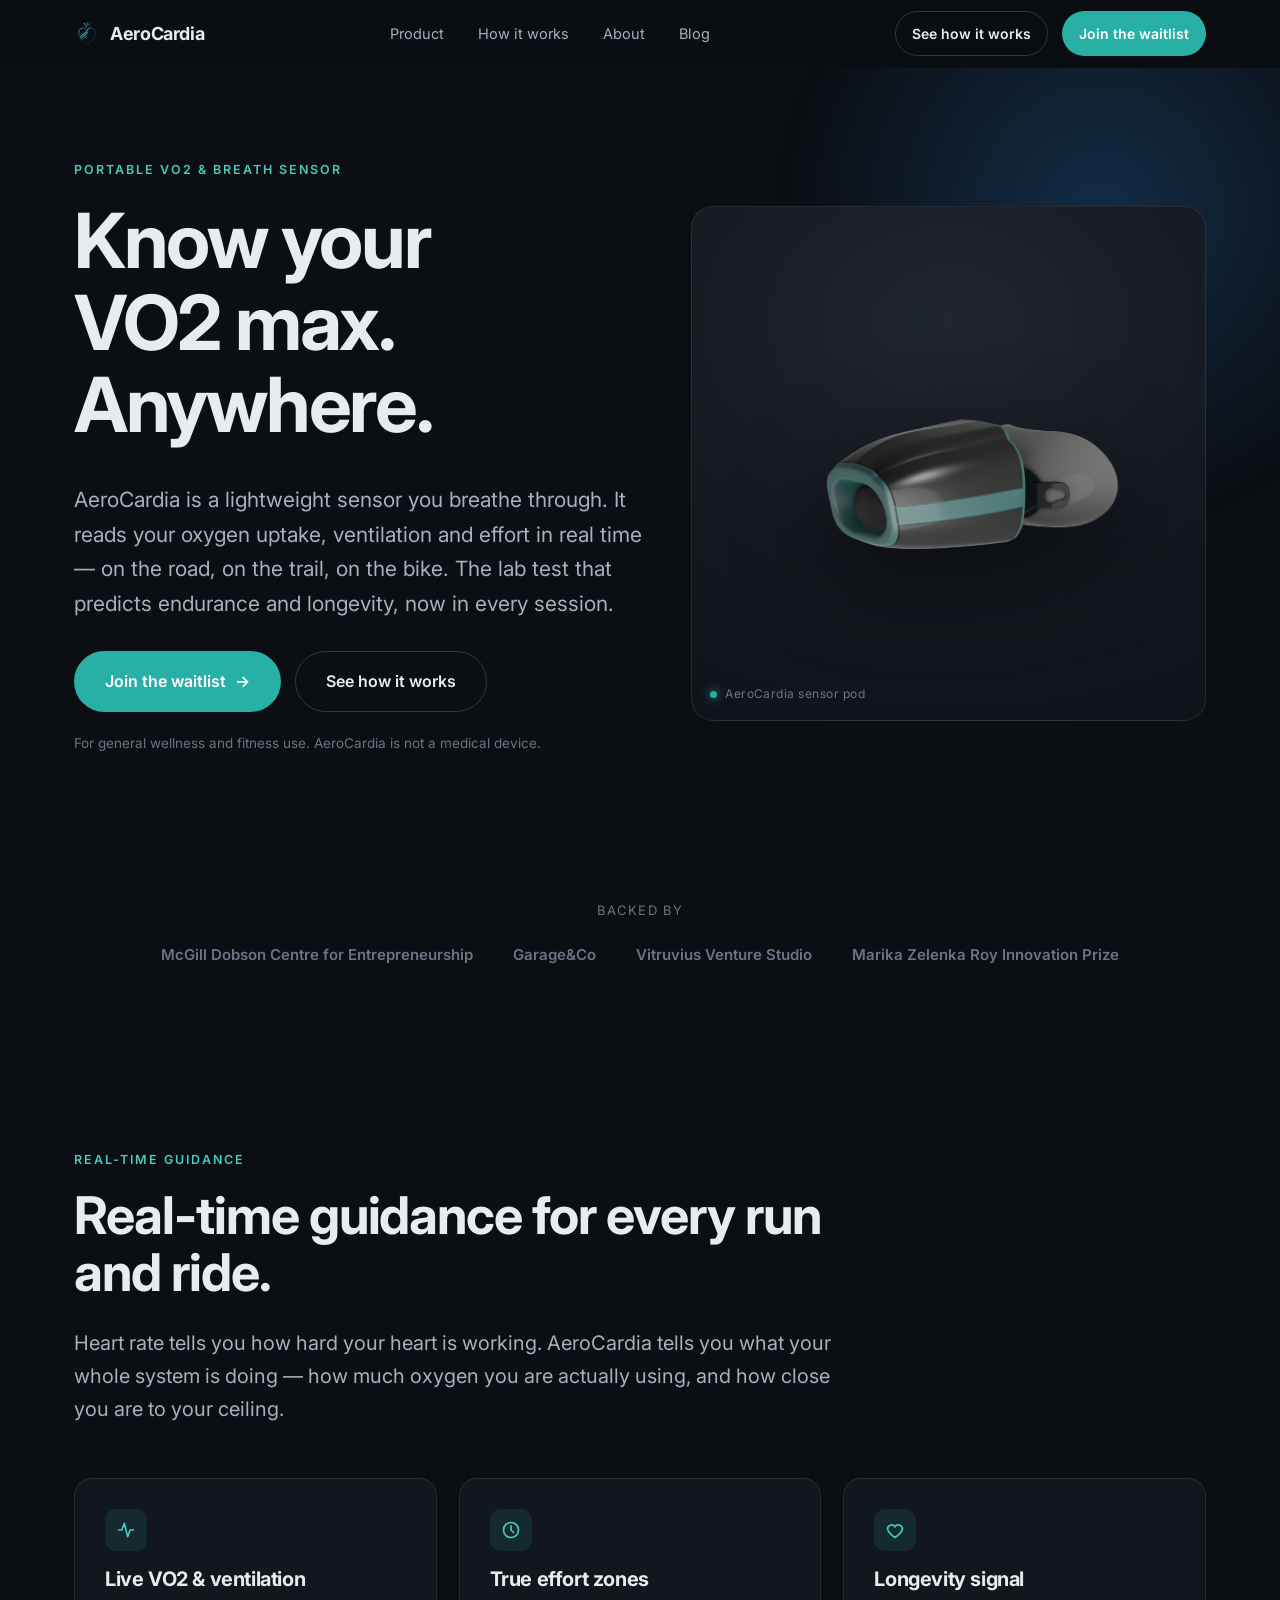
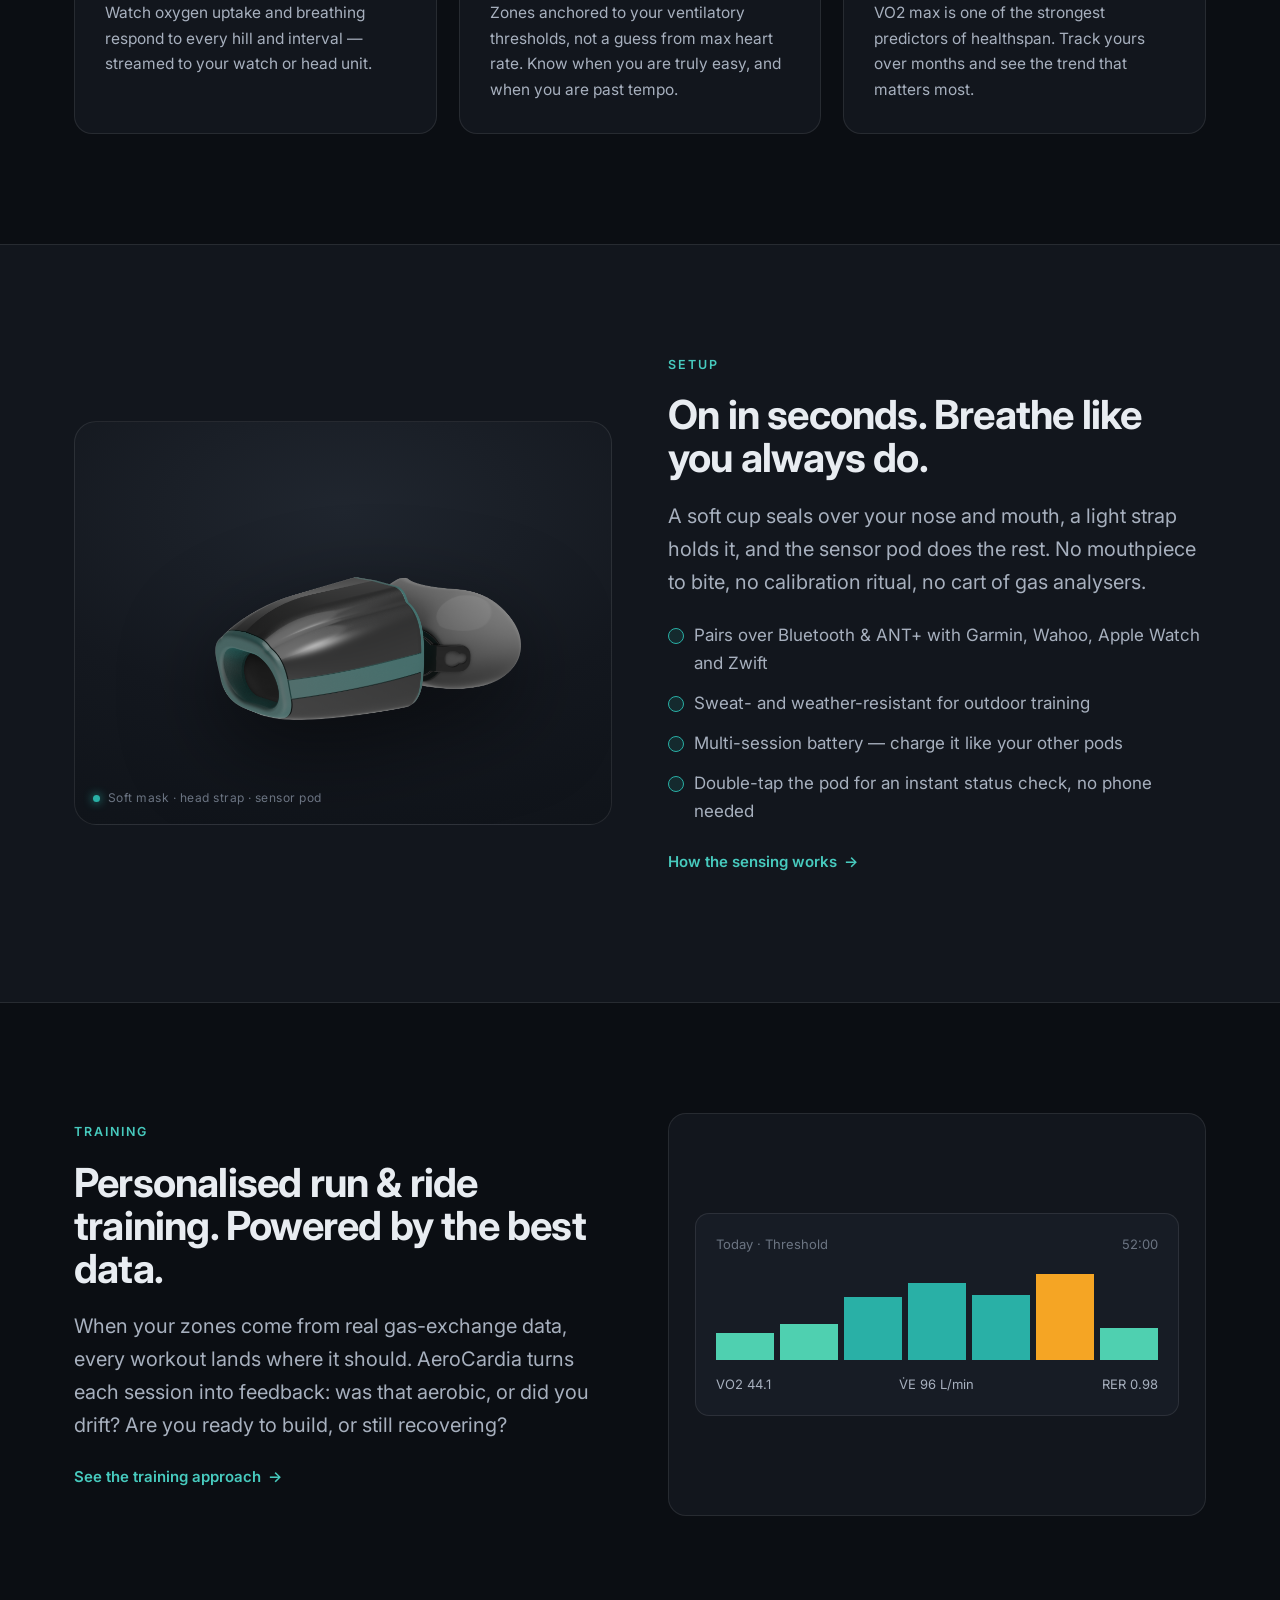
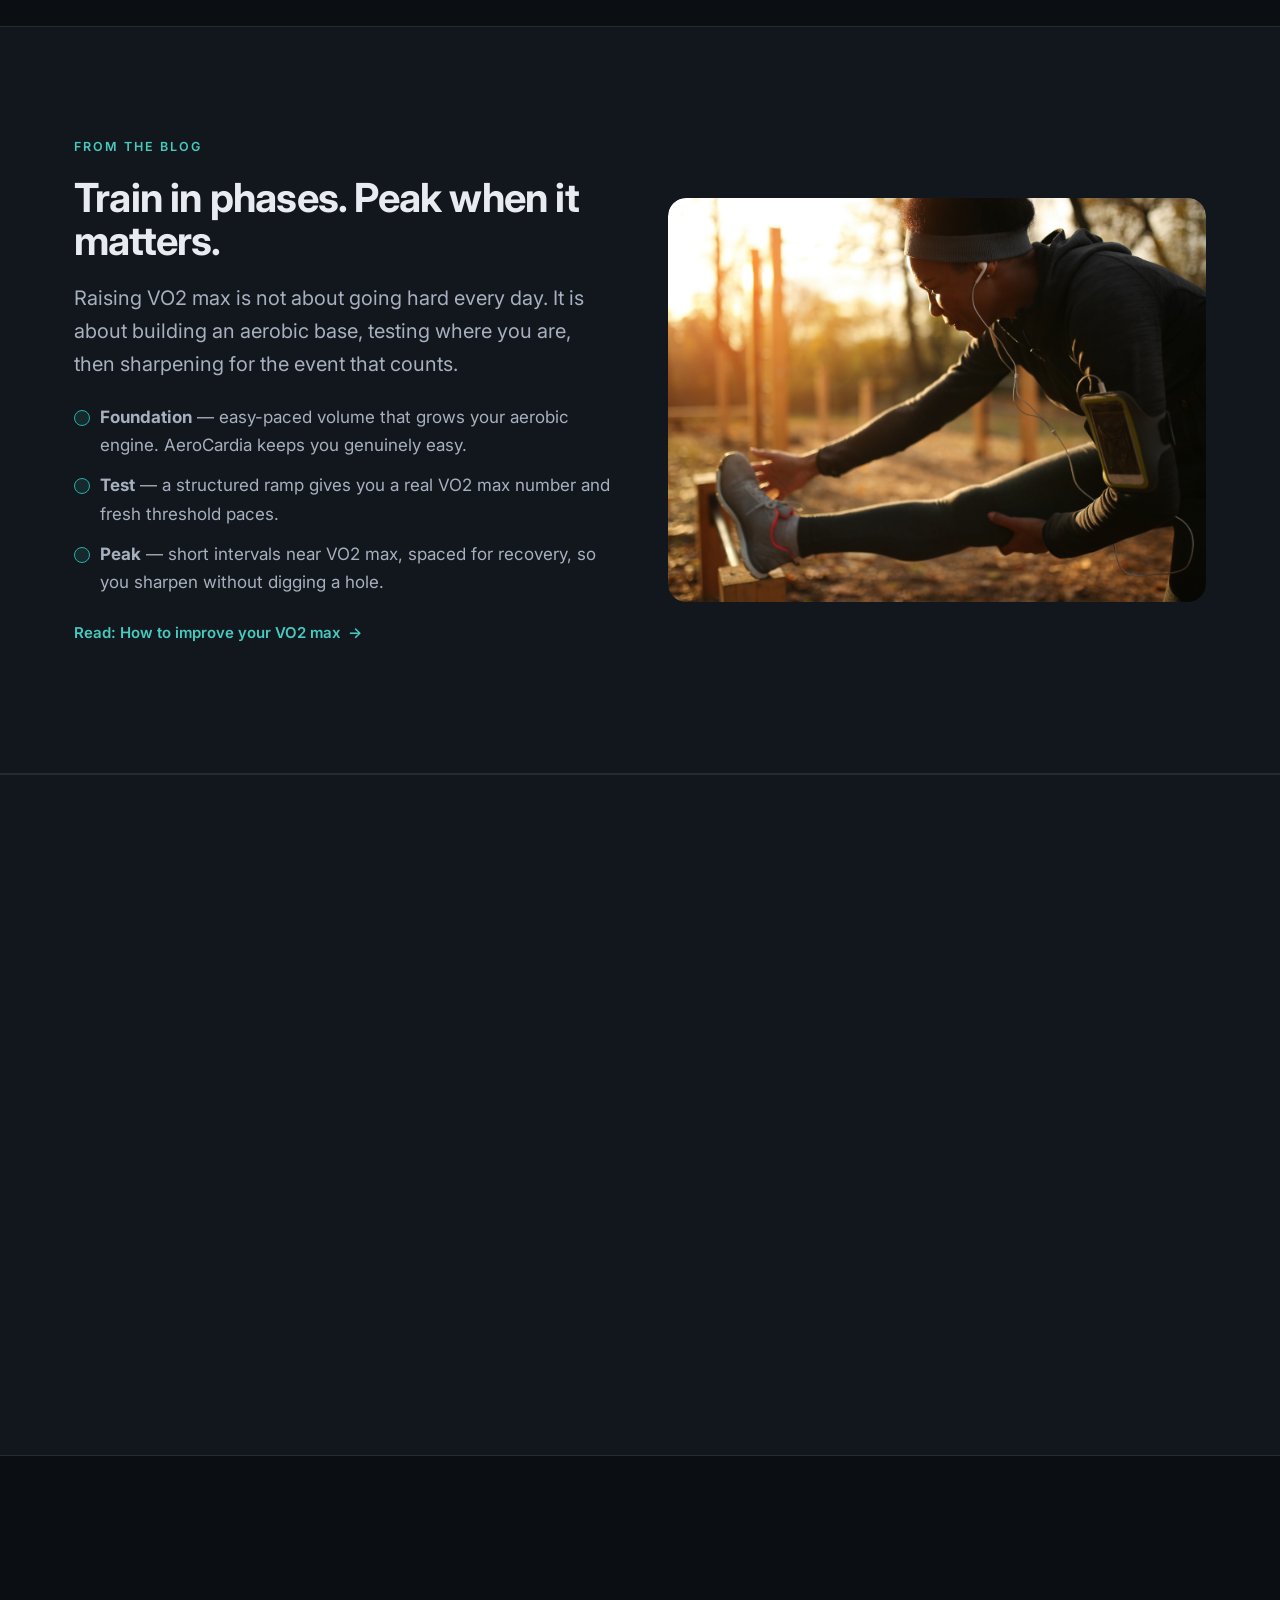
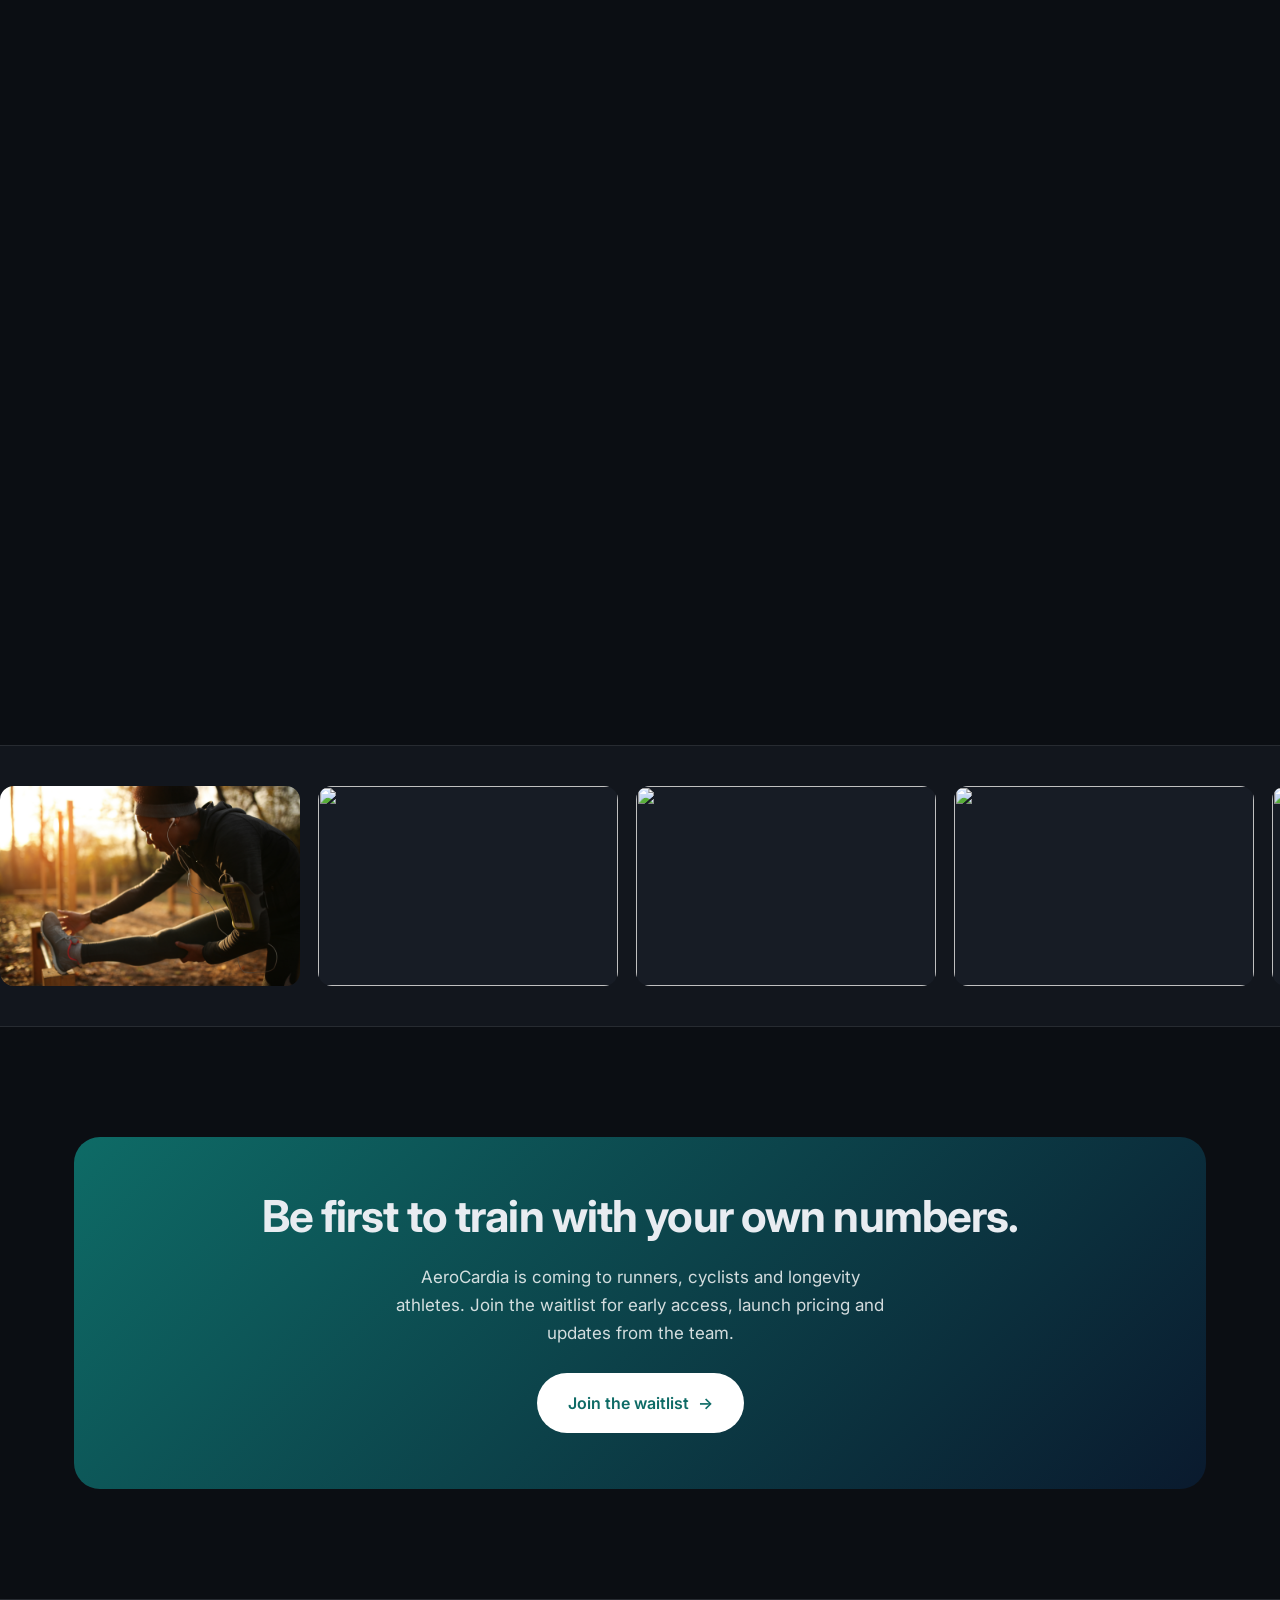
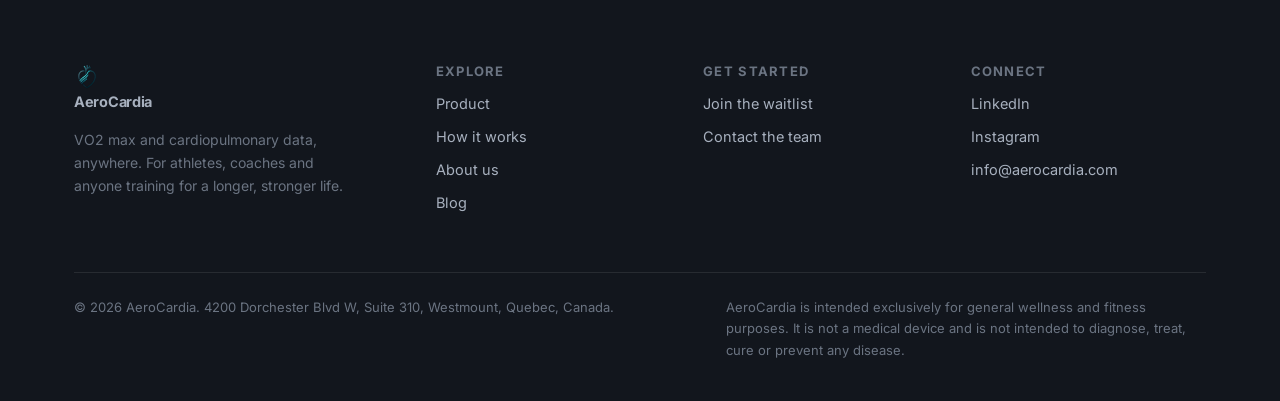
==== index.html @ 6576c88c "Initial commit: AeroCardia wellness site Static multi-page marketing site (home, product, how it wor" ====
<!DOCTYPE html>
<html lang="en">
<head>
<meta charset="UTF-8" />
<script>document.documentElement.classList.add("js");</script>
<meta name="viewport" content="width=device-width, initial-scale=1" />
<title>AeroCardia — Know your VO2 max. Anywhere.</title>
<meta name="description" content="A lightweight, face-worn VO2 and breath sensor for runners, cyclists and longevity-focused athletes. Real-time oxygen, ventilation and effort data — no lab required." />
<link rel="icon" href="assets/img/favicon.png" />
<link rel="preconnect" href="https://fonts.googleapis.com" />
<link rel="preconnect" href="https://fonts.gstatic.com" crossorigin />
<link href="https://fonts.googleapis.com/css2?family=Inter:wght@400;500;600;700&display=swap" rel="stylesheet" />
<link rel="stylesheet" href="assets/css/styles.css" />
</head>
<body>

<!-- ============ NAV ============ -->
<header class="nav">
  <div class="nav__inner">
    <a class="brand" href="index.html" aria-label="AeroCardia home">
      <img class="brand__mark" src="assets/img/favicon.png" alt="" width="26" height="26" />
      AeroCardia
    </a>
    <nav>
      <ul class="nav__links">
        <li><a href="product.html">Product</a></li>
        <li><a href="how-it-works.html">How it works</a></li>
        <li><a href="about.html">About</a></li>
        <li><a href="index.html#blog">Blog</a></li>
      </ul>
    </nav>
    <div class="nav__cta">
      <a class="btn btn--ghost btn--sm" href="how-it-works.html">See how it works</a>
      <a class="btn btn--primary btn--sm" href="waitlist.html">Join the waitlist</a>
      <button class="nav__toggle" aria-label="Menu">
        <svg width="24" height="24" viewBox="0 0 24 24" fill="none" stroke="currentColor" stroke-width="2"><path d="M4 7h16M4 12h16M4 17h16" stroke-linecap="round"/></svg>
      </button>
    </div>
  </div>
</header>

<main>

<!-- ============ HERO ============ -->
<section class="hero">
  <div class="hero__glow"></div>
  <div class="wrap">
    <div class="hero__grid">
      <div class="reveal in">
        <span class="eyebrow">Portable VO2 &amp; breath sensor</span>
        <h1>Know your VO2&nbsp;max.<br />Anywhere.</h1>
        <p class="lede">AeroCardia is a lightweight sensor you breathe through. It reads your oxygen uptake, ventilation and effort in real time — on the road, on the trail, on the bike. The lab test that predicts endurance and longevity, now in every session.</p>
        <div class="hero__actions">
          <a class="btn btn--primary btn--lg" href="waitlist.html">Join the waitlist <span class="arrow">&rarr;</span></a>
          <a class="btn btn--ghost btn--lg" href="how-it-works.html">See how it works</a>
        </div>
        <p class="hero__note">For general wellness and fitness use. AeroCardia is not a medical device.</p>
      </div>
      <div class="reveal in" data-d="1">
        <div class="stage stage--tall">
          <div class="stage__frames stage__float">
            <img src="assets/img/device-black-teal.png" alt="AeroCardia breath sensor" />
          </div>
          <span class="stage__badge">AeroCardia sensor pod</span>
        </div>
      </div>
    </div>
  </div>
</section>

<!-- ============ TRUST STRIP ============ -->
<section class="section section--tight">
  <div class="wrap center reveal">
    <p class="muted" style="letter-spacing:.08em;font-size:13px;text-transform:uppercase;margin-bottom:22px">Backed by</p>
    <div style="display:flex;gap:40px;flex-wrap:wrap;justify-content:center;color:var(--text-mute);font-weight:600;font-size:15px">
      <span>McGill Dobson Centre for Entrepreneurship</span>
      <span>Garage&amp;Co</span>
      <span>Vitruvius Venture Studio</span>
      <span>Marika Zelenka Roy Innovation Prize</span>
    </div>
  </div>
</section>

<!-- ============ REAL-TIME GUIDANCE ============ -->
<section class="section" id="features">
  <div class="wrap">
    <div class="narrow reveal">
      <span class="eyebrow">Real-time guidance</span>
      <h2>Real-time guidance for every run and ride.</h2>
      <p class="lede">Heart rate tells you how hard your heart is working. AeroCardia tells you what your whole system is doing — how much oxygen you are actually using, and how close you are to your ceiling.</p>
    </div>
    <div class="cards cards--3" style="margin-top:52px">
      <div class="card reveal" data-d="1">
        <div class="card__icon"><svg width="20" height="20" viewBox="0 0 24 24" fill="none" stroke="currentColor" stroke-width="2"><path d="M3 12h4l3-8 4 16 3-8h4" stroke-linecap="round" stroke-linejoin="round"/></svg></div>
        <h3>Live VO2 &amp; ventilation</h3>
        <p>Watch oxygen uptake and breathing respond to every hill and interval — streamed to your watch or head unit.</p>
      </div>
      <div class="card reveal" data-d="2">
        <div class="card__icon"><svg width="20" height="20" viewBox="0 0 24 24" fill="none" stroke="currentColor" stroke-width="2"><circle cx="12" cy="12" r="9"/><path d="M12 7v5l3 3" stroke-linecap="round"/></svg></div>
        <h3>True effort zones</h3>
        <p>Zones anchored to your ventilatory thresholds, not a guess from max heart rate. Know when you are truly easy, and when you are past tempo.</p>
      </div>
      <div class="card reveal" data-d="3">
        <div class="card__icon"><svg width="20" height="20" viewBox="0 0 24 24" fill="none" stroke="currentColor" stroke-width="2"><path d="M12 21s-7-4.5-9-10a5 5 0 019-3 5 5 0 019 3c-2 5.5-9 10-9 10z"/></svg></div>
        <h3>Longevity signal</h3>
        <p>VO2 max is one of the strongest predictors of healthspan. Track yours over months and see the trend that matters most.</p>
      </div>
    </div>
  </div>
</section>

<!-- ============ ON IN SECONDS ============ -->
<section class="section" style="background:var(--bg-elev);border-top:1px solid var(--line);border-bottom:1px solid var(--line)">
  <div class="wrap">
    <div class="split">
      <div class="reveal">
        <div class="stage">
          <div class="stage__frames stage__float">
            <img src="assets/img/device-black-teal-2.png" alt="AeroCardia breath sensor, three-quarter view" />
          </div>
          <span class="stage__badge">Soft mask &middot; head strap &middot; sensor pod</span>
        </div>
      </div>
      <div class="reveal" data-d="1">
        <span class="eyebrow">Setup</span>
        <h2>On in seconds. Breathe like you always do.</h2>
        <p class="lede">A soft cup seals over your nose and mouth, a light strap holds it, and the sensor pod does the rest. No mouthpiece to bite, no calibration ritual, no cart of gas analysers.</p>
        <ul>
          <li>Pairs over Bluetooth &amp; ANT+ with Garmin, Wahoo, Apple Watch and Zwift</li>
          <li>Sweat- and weather-resistant for outdoor training</li>
          <li>Multi-session battery — charge it like your other pods</li>
          <li>Double-tap the pod for an instant status check, no phone needed</li>
        </ul>
        <p style="margin-top:22px"><a class="link" href="how-it-works.html">How the sensing works <span class="arrow">&rarr;</span></a></p>
      </div>
    </div>
  </div>
</section>

<!-- ============ PERSONALISED TRAINING ============ -->
<section class="section">
  <div class="wrap">
    <div class="split split--reverse">
      <div class="split__media reveal">
        <div style="padding:26px;width:100%">
          <div style="background:var(--bg-elev-2);border:1px solid var(--line);border-radius:14px;padding:20px">
            <div style="display:flex;justify-content:space-between;color:var(--text-mute);font-size:13px;margin-bottom:14px"><span>Today &middot; Threshold</span><span>52:00</span></div>
            <div style="display:flex;gap:6px;align-items:flex-end;height:90px">
              <span style="flex:1;background:var(--good);height:30%"></span>
              <span style="flex:1;background:var(--good);height:40%"></span>
              <span style="flex:1;background:var(--accent);height:70%"></span>
              <span style="flex:1;background:var(--accent);height:85%"></span>
              <span style="flex:1;background:var(--accent);height:72%"></span>
              <span style="flex:1;background:var(--warn);height:95%"></span>
              <span style="flex:1;background:var(--good);height:35%"></span>
            </div>
            <div style="display:flex;justify-content:space-between;margin-top:14px;font-size:13px;color:var(--text-dim)"><span>VO2 44.1</span><span>V&#775;E 96 L/min</span><span>RER 0.98</span></div>
          </div>
        </div>
      </div>
      <div class="reveal" data-d="1">
        <span class="eyebrow">Training</span>
        <h2>Personalised run &amp; ride training. Powered by the best data.</h2>
        <p class="lede">When your zones come from real gas-exchange data, every workout lands where it should. AeroCardia turns each session into feedback: was that aerobic, or did you drift? Are you ready to build, or still recovering?</p>
        <p><a class="link" href="how-it-works.html#training">See the training approach <span class="arrow">&rarr;</span></a></p>
      </div>
    </div>
  </div>
</section>

<!-- ============ TRAIN IN PHASES ============ -->
<section class="section" style="background:var(--bg-elev);border-top:1px solid var(--line);border-bottom:1px solid var(--line)">
  <div class="wrap">
    <div class="split">
      <div class="reveal">
        <span class="eyebrow">From the blog</span>
        <h2>Train in phases. Peak when it matters.</h2>
        <p class="lede">Raising VO2 max is not about going hard every day. It is about building an aerobic base, testing where you are, then sharpening for the event that counts.</p>
        <ul>
          <li><strong>Foundation</strong> — easy-paced volume that grows your aerobic engine. AeroCardia keeps you genuinely easy.</li>
          <li><strong>Test</strong> — a structured ramp gives you a real VO2 max number and fresh threshold paces.</li>
          <li><strong>Peak</strong> — short intervals near VO2 max, spaced for recovery, so you sharpen without digging a hole.</li>
        </ul>
        <p style="margin-top:22px"><a class="link" href="https://aerocardia.com/blog">Read: How to improve your VO2 max <span class="arrow">&rarr;</span></a></p>
      </div>
      <div class="split__media reveal" data-d="1" style="padding:0;border:0;background:none">
        <img src="assets/img/vo2-phases.jpg" alt="Runner stretching at sunrise before a session" style="width:100%;height:100%;object-fit:cover;border-radius:var(--radius)" />
      </div>
    </div>
  </div>
</section>

<!-- ============ UCI / TEAM COLOURS ============ -->
<section class="section uci">
  <div class="wrap">
    <div class="uci__grid">
      <div class="reveal">
        <span class="eyebrow">Championship edition</span>
        <h2>Sport your team's colours.</h2>
        <p class="lede">Express your country with pride. Match your sensor to your national colours for the UCI Road World Championships — or your club, your flag, your race day.</p>
        <div class="flags" role="group" aria-label="Choose a nation">
          <button class="flag is-active" data-country="Netherlands" data-cw="Copper" data-accent="#F36F21" data-img="assets/img/device-black-copper-hero.png">
            <span class="flag__dot" style="background:#F36F21"></span>Netherlands
          </button>
          <button class="flag" data-country="Ireland" data-cw="Racing Green" data-accent="#169B62" data-img="assets/img/device-green-gold.png">
            <span class="flag__dot" style="background:linear-gradient(90deg,#169B62 60%,#FF883E 60%)"></span>Ireland
          </button>
          <button class="flag" data-country="Slovenia" data-cw="Signal Teal" data-accent="#29B0A6" data-img="assets/img/device-black-teal.png">
            <span class="flag__dot" style="background:#29B0A6"></span>Slovenia
          </button>
          <button class="flag" data-country="Great Britain" data-cw="Cobalt" data-accent="#2E5BD0" data-img="assets/img/device-566.png">
            <span class="flag__dot" style="background:linear-gradient(135deg,#012169 45%,#C8102E 45%)"></span>Great Britain
          </button>
          <button class="flag" data-country="Belgium" data-cw="Sunflower" data-accent="#F7C531" data-img="assets/img/device-white-yellow.png">
            <span class="flag__dot" style="background:linear-gradient(90deg,#1a1a1a 33%,#F7C531 33% 66%,#EF3340 66%)"></span>Belgium
          </button>
        </div>
        <p class="muted" style="font-size:13.5px"><strong data-uci-label style="color:var(--text)">Netherlands</strong> &middot; <span data-uci-cw>Copper</span> colourway. Championship editions confirmed closer to the race.</p>
      </div>
      <div class="reveal" data-d="1">
        <div class="stage" data-uci-shell style="--shell-accent:#F36F21">
          <div class="stage__frames stage__float">
            <img data-uci-img src="assets/img/device-black-copper-hero.png" alt="AeroCardia sensor in team colours" />
          </div>
          <span class="stage__badge">Championship edition</span>
        </div>
      </div>
    </div>
  </div>
</section>

<!-- ============ BLOG HIGHLIGHTS ============ -->
<section class="section" id="blog">
  <div class="wrap">
    <div class="reveal" style="display:flex;justify-content:space-between;align-items:flex-end;gap:20px;flex-wrap:wrap">
      <div>
        <span class="eyebrow">The blog</span>
        <h2>Reading on oxygen, endurance &amp; healthspan.</h2>
      </div>
      <a class="link" href="https://aerocardia.com/blog">All posts <span class="arrow">&rarr;</span></a>
    </div>
    <div class="posts" style="margin-top:44px">
      <a class="post reveal" data-d="1" href="https://aerocardia.com/blog">
        <div class="post__img"><img src="assets/img/cyclists-bw.jpg" onerror="this.onerror=null;this.src='https://picsum.photos/seed/aero-tdf/800/500?grayscale'" alt="" loading="lazy" /></div>
        <div class="post__body">
          <div class="post__meta">Aug 20 &middot; 4 min read</div>
          <h3>Peak Performance and Longevity: The Tour de France Guide to VO2 Max</h3>
          <p>What three weeks of racing at the limit of human endurance teaches the rest of us about pacing, ceilings and recovery.</p>
          <span class="link" style="margin-top:14px">Read <span class="arrow">&rarr;</span></span>
        </div>
      </a>
      <a class="post reveal" data-d="2" href="https://aerocardia.com/blog">
        <div class="post__img"><img src="assets/img/vo2-phases.jpg" alt="" loading="lazy" /></div>
        <div class="post__body">
          <div class="post__meta">Jul 27 &middot; 4 min read</div>
          <h3>The Ultimate Guide to VO2 Max: Measurement, Normative Data &amp; Optimization</h3>
          <p>How VO2 max is measured, what a good score looks like by age and sex, and the training that actually moves it.</p>
          <span class="link" style="margin-top:14px">Read <span class="arrow">&rarr;</span></span>
        </div>
      </a>
      <a class="post reveal" data-d="3" href="https://aerocardia.com/blog">
        <div class="post__img"><img src="https://picsum.photos/seed/aero-what/800/500?grayscale" alt="" loading="lazy" /></div>
        <div class="post__body">
          <div class="post__meta">Jul 13 &middot; 3 min read</div>
          <h3>What Is VO2 Max, and Why Does It Matter?</h3>
          <p>The gold-standard measure of cardiorespiratory fitness — and a powerful predictor of how long and how well you live.</p>
          <span class="link" style="margin-top:14px">Read <span class="arrow">&rarr;</span></span>
        </div>
      </a>
    </div>
  </div>
</section>

<!-- ============ IDLE IMAGE STRIP ============ -->
<div class="strip" aria-hidden="true">
  <div class="strip__track">
    <div class="strip__item"><img src="assets/img/vo2-phases.jpg" alt="" /></div>
    <div class="strip__item"><img src="assets/img/cyclists-bw.jpg" onerror="this.onerror=null;this.src='https://picsum.photos/seed/aero-bike1/600/400?grayscale'" alt="" /></div>
    <div class="strip__item"><img src="https://picsum.photos/seed/aero-trail1/600/400?grayscale" alt="" /></div>
    <div class="strip__item"><img src="https://picsum.photos/seed/aero-run2/600/400?grayscale" alt="" /></div>
    <div class="strip__item"><img src="https://picsum.photos/seed/aero-bike2/600/400?grayscale" alt="" /></div>
    <div class="strip__item"><img src="https://picsum.photos/seed/aero-run3/600/400?grayscale" alt="" /></div>
    <div class="strip__item"><img src="assets/img/vo2-phases.jpg" alt="" /></div>
    <div class="strip__item"><img src="assets/img/cyclists-bw.jpg" onerror="this.onerror=null;this.src='https://picsum.photos/seed/aero-bike1/600/400?grayscale'" alt="" /></div>
    <div class="strip__item"><img src="https://picsum.photos/seed/aero-trail1/600/400?grayscale" alt="" /></div>
    <div class="strip__item"><img src="https://picsum.photos/seed/aero-run2/600/400?grayscale" alt="" /></div>
    <div class="strip__item"><img src="https://picsum.photos/seed/aero-bike2/600/400?grayscale" alt="" /></div>
    <div class="strip__item"><img src="https://picsum.photos/seed/aero-run3/600/400?grayscale" alt="" /></div>
  </div>
</div>

<!-- ============ CTA ============ -->
<section class="section">
  <div class="wrap">
    <div class="cta-band reveal">
      <h2>Be first to train with your own numbers.</h2>
      <p>AeroCardia is coming to runners, cyclists and longevity athletes. Join the waitlist for early access, launch pricing and updates from the team.</p>
      <div style="margin-top:26px"><a class="btn btn--primary btn--lg" href="waitlist.html">Join the waitlist <span class="arrow">&rarr;</span></a></div>
    </div>
  </div>
</section>

</main>

<!-- ============ FOOTER ============ -->
<footer class="footer">
  <div class="wrap">
    <div class="footer__grid">
      <div>
        <a class="brand" href="index.html" style="margin-bottom:14px">
          <img class="brand__mark" src="assets/img/favicon.png" alt="" width="26" height="26" />
          AeroCardia
        </a>
        <p class="muted" style="font-size:14px;max-width:32ch">VO2 max and cardiopulmonary data, anywhere. For athletes, coaches and anyone training for a longer, stronger life.</p>
      </div>
      <div>
        <h4>Explore</h4>
        <a href="product.html">Product</a>
        <a href="how-it-works.html">How it works</a>
        <a href="about.html">About us</a>
        <a href="https://aerocardia.com/blog">Blog</a>
      </div>
      <div>
        <h4>Get started</h4>
        <a href="waitlist.html">Join the waitlist</a>
        <a href="mailto:info@aerocardia.com">Contact the team</a>
      </div>
      <div>
        <h4>Connect</h4>
        <a href="https://www.linkedin.com/company/aerocardia/" target="_blank" rel="noopener">LinkedIn</a>
        <a href="https://www.instagram.com/aerocardia" target="_blank" rel="noopener">Instagram</a>
        <a href="mailto:info@aerocardia.com">info@aerocardia.com</a>
      </div>
    </div>
    <div class="footer__bottom">
      <span>&copy; <span data-year>2026</span> AeroCardia. 4200 Dorchester Blvd W, Suite 310, Westmount, Quebec, Canada.</span>
      <span class="footer__disc">AeroCardia is intended exclusively for general wellness and fitness purposes. It is not a medical device and is not intended to diagnose, treat, cure or prevent any disease.</span>
    </div>
  </div>
</footer>

<script src="assets/js/main.js"></script>
</body>
</html>
---- assets/css/styles.css ----
/* =========================================================
   AeroCardia — wellness site
   Dark performance theme
   ========================================================= */

:root {
  /* Core palette */
  --bg:            #0B0E13;
  --bg-elev:       #12161D;
  --bg-elev-2:     #171C25;
  --line:          rgba(255,255,255,0.09);
  --line-strong:   rgba(255,255,255,0.16);

  --text:          #E8ECF1;
  --text-dim:      #A7B0BE;
  --text-mute:     #6B7482;

  --accent:        #29B0A6;   /* AeroCardia teal */
  --accent-bright: #47CabE;
  --accent-deep:   #0E6B66;
  --accent-soft:   rgba(41,176,166,0.13);

  --good:          #4FD0B0;
  --warn:          #F5A524;
  --hot:           #FF6B5B;

  /* Type */
  --font-sans: "Inter", -apple-system, BlinkMacSystemFont, "Segoe UI", Roboto, Helvetica, Arial, sans-serif;
  --font-display: "Inter", -apple-system, BlinkMacSystemFont, "Segoe UI", Roboto, sans-serif;

  /* Layout */
  --wrap: 1180px;
  --wrap-narrow: 820px;
  --radius: 18px;
  --radius-sm: 12px;
  --nav-h: 68px;

  --ease: cubic-bezier(0.22, 1, 0.36, 1);
}

/* ---------- Reset-ish ---------- */
* { box-sizing: border-box; }
html { scroll-behavior: smooth; -webkit-text-size-adjust: 100%; }
body {
  margin: 0;
  background: var(--bg);
  color: var(--text);
  font-family: var(--font-sans);
  font-size: 17px;
  line-height: 1.65;
  -webkit-font-smoothing: antialiased;
  text-rendering: optimizeLegibility;
  overflow-x: hidden;
}
img, svg, video { max-width: 100%; display: block; }
a { color: inherit; text-decoration: none; }
button { font-family: inherit; cursor: pointer; }
h1, h2, h3, h4 { font-family: var(--font-display); font-weight: 700; line-height: 1.08; letter-spacing: -0.02em; margin: 0 0 0.5em; }
p { margin: 0 0 1em; }
::selection { background: var(--accent); color: #fff; }

/* ---------- Utilities ---------- */
.wrap { width: 100%; max-width: var(--wrap); margin: 0 auto; padding: 0 24px; }
.narrow { max-width: var(--wrap-narrow); }
.section { padding: 110px 0; position: relative; }
.section--tight { padding: 72px 0; }
.center { text-align: center; }
.eyebrow {
  font-size: 12.5px; font-weight: 600; letter-spacing: 0.16em; text-transform: uppercase;
  color: var(--accent-bright); margin-bottom: 18px; display: block;
}
.lede { font-size: 20px; color: var(--text-dim); max-width: 60ch; }
.section h2 { font-size: clamp(30px, 4.4vw, 52px); }
.muted { color: var(--text-mute); }
.hr { height: 1px; background: var(--line); border: 0; margin: 0; }

/* ---------- Buttons ---------- */
.btn {
  display: inline-flex; align-items: center; gap: 9px;
  padding: 13px 22px; border-radius: 999px; font-weight: 600; font-size: 15px;
  border: 1px solid transparent; transition: transform .18s var(--ease), background .18s, border-color .18s, color .18s;
  white-space: nowrap;
}
.btn:active { transform: translateY(1px); }
.btn--primary { background: var(--accent); color: #fff; }
.btn--primary:hover { background: var(--accent-bright); }
.btn--ghost { border-color: var(--line-strong); color: var(--text); }
.btn--ghost:hover { border-color: var(--text-dim); background: rgba(255,255,255,0.04); }
.btn--sm { padding: 10px 16px; font-size: 14px; }
.btn--lg { padding: 16px 30px; font-size: 16px; }
.arrow { transition: transform .2s var(--ease); }
.btn:hover .arrow, .link:hover .arrow { transform: translateX(3px); }
.link { display: inline-flex; align-items: center; gap: 7px; color: var(--accent-bright); font-weight: 600; font-size: 15px; }

/* ---------- Nav ---------- */
.nav {
  position: sticky; top: 0; z-index: 100; height: var(--nav-h);
  display: flex; align-items: center;
  background: rgba(11,14,19,0.72); backdrop-filter: blur(14px);
  border-bottom: 1px solid transparent; transition: border-color .3s, background .3s;
}
.nav.is-scrolled { border-color: var(--line); background: rgba(11,14,19,0.9); }
.nav__inner { width: 100%; max-width: var(--wrap); margin: 0 auto; padding: 0 24px; display: flex; align-items: center; justify-content: space-between; }
.brand { display: flex; align-items: center; gap: 10px; font-weight: 700; letter-spacing: -0.02em; font-size: 18px; }
.brand__mark { width: 26px; height: 26px; flex: none; }
.nav__links { display: flex; align-items: center; gap: 34px; list-style: none; margin: 0; padding: 0; }
.nav__links a { font-size: 14.5px; color: var(--text-dim); transition: color .15s; }
.nav__links a:hover, .nav__links a[aria-current="page"] { color: var(--text); }
.nav__cta { display: flex; align-items: center; gap: 14px; }
.nav__toggle { display: none; background: none; border: 0; color: var(--text); padding: 8px; }
@media (max-width: 900px) {
  .nav__links, .nav__cta .btn--ghost { display: none; }
  .nav__toggle { display: block; }
  .nav.is-open .nav__links {
    display: flex; position: absolute; top: var(--nav-h); left: 0; right: 0;
    flex-direction: column; gap: 0; background: var(--bg-elev); border-bottom: 1px solid var(--line); padding: 8px 0;
  }
  .nav.is-open .nav__links a { padding: 14px 24px; width: 100%; }
}

/* ---------- Hero ---------- */
.hero { position: relative; padding: 92px 0 60px; overflow: hidden; }
.hero__grid { display: grid; grid-template-columns: 1.05fr 0.95fr; gap: 48px; align-items: center; }
.hero h1 { font-size: clamp(40px, 6.6vw, 76px); letter-spacing: -0.03em; }
.hero .lede { font-size: 21px; margin-bottom: 30px; }
.hero__actions { display: flex; gap: 14px; flex-wrap: wrap; }
.hero__note { margin-top: 20px; font-size: 13.5px; color: var(--text-mute); }
.hero__glow {
  position: absolute; width: 720px; height: 720px; right: -180px; top: -220px; pointer-events: none;
  background: radial-gradient(circle, rgba(46,155,255,0.22), transparent 62%); filter: blur(20px);
}
@media (max-width: 880px) {
  .hero__grid { grid-template-columns: 1fr; gap: 34px; }
  .hero { padding: 56px 0 40px; }
}

/* ---------- Device visual ---------- */
.device {
  position: relative; aspect-ratio: 1 / 1; width: 100%; max-width: 460px; margin-inline: auto;
  display: grid; place-items: center;
}
.device__ring {
  position: absolute; inset: 0; border-radius: 50%;
  background: radial-gradient(circle at 50% 45%, rgba(46,155,255,0.16), transparent 60%);
}
.device__img { width: 78%; filter: drop-shadow(0 40px 70px rgba(0,0,0,0.55)); }
.device__img--spin { animation: float 7s ease-in-out infinite; }
@keyframes float { 0%,100% { transform: translateY(-8px) rotate(-2deg); } 50% { transform: translateY(8px) rotate(2deg); } }

/* Product stage — renders sit on a soft studio card (no bg removal needed) */
.stage {
  position: relative; width: 100%; border-radius: 22px; overflow: hidden;
  background: radial-gradient(120% 90% at 50% 22%, #20262F 0%, #14181F 55%, #0F1319 100%);
  border: 1px solid var(--line); aspect-ratio: 4 / 3; display: grid; place-items: center;
}
.stage--tall { aspect-ratio: 1 / 1; }
.stage__frames { position: relative; width: 92%; aspect-ratio: 16/10; }
.stage__frames img {
  width: 100%; height: 100%; object-fit: contain;
  filter: drop-shadow(0 30px 45px rgba(0,0,0,0.5));
  transition: opacity .5s var(--ease);
}
/* opt-in auto colourway cross-fade */
.stage__frames--cycle img { position: absolute; inset: 0; opacity: 0; animation: colourway 25s infinite; }
.stage__frames--cycle img:nth-child(1) { animation-delay: 0s; }
.stage__frames--cycle img:nth-child(2) { animation-delay: 5s; }
.stage__frames--cycle img:nth-child(3) { animation-delay: 10s; }
.stage__frames--cycle img:nth-child(4) { animation-delay: 15s; }
.stage__frames--cycle img:nth-child(5) { animation-delay: 20s; }
@keyframes colourway {
  0%, 2% { opacity: 0; }
  5%, 18% { opacity: 1; }
  21%, 100% { opacity: 0; }
}
@media (prefers-reduced-motion: reduce) {
  .stage__frames--cycle img { animation: none; }
  .stage__frames--cycle img:not(:first-child) { display: none; }
  .stage__frames--cycle img:first-child { opacity: 1; }
}
.stage__float { animation: float 8s ease-in-out infinite; }
.stage__badge {
  position: absolute; left: 18px; bottom: 16px; font-size: 12px; letter-spacing: .04em;
  color: var(--text-mute); display: flex; align-items: center; gap: 8px;
}
.stage__badge::before { content: ""; width: 7px; height: 7px; border-radius: 50%; background: var(--accent); box-shadow: 0 0 10px var(--accent); }
@media (prefers-reduced-motion: reduce) {
  .stage__frames img { animation: none; opacity: 1; }
  .stage__frames img:not(:first-child) { display: none; }
  .stage__float { animation: none; }
}

/* Dark floating render (how-it-works) — radial mask feathers the studio bg */
.render-float {
  width: 100%; max-width: 560px; margin-inline: auto;
  -webkit-mask-image: radial-gradient(ellipse 62% 62% at 50% 48%, #000 55%, transparent 82%);
          mask-image: radial-gradient(ellipse 62% 62% at 50% 48%, #000 55%, transparent 82%);
}

/* Placeholder shell (used until real renders are dropped in) */
.shell {
  width: 70%; aspect-ratio: 1/1; border-radius: 46% 54% 52% 48% / 54% 46% 54% 46%;
  background:
    radial-gradient(circle at 38% 32%, #2b3340, #12161d 62%),
    var(--bg-elev);
  border: 1px solid var(--line-strong);
  box-shadow: inset 0 2px 14px rgba(255,255,255,0.06), inset 0 -20px 40px rgba(0,0,0,0.5), 0 40px 70px rgba(0,0,0,0.55);
  display: grid; place-items: center; position: relative;
}
.shell::before {
  content: ""; width: 32%; aspect-ratio: 1/1; border-radius: 50% 50% 48% 52% / 60% 60% 40% 40%;
  background: linear-gradient(160deg, #1c222c, #0c0f14);
  box-shadow: inset 0 2px 6px rgba(255,255,255,0.08), 0 6px 16px rgba(0,0,0,0.5);
  border: 1px solid var(--line);
}
.shell[data-accent]::after {
  content: ""; position: absolute; inset: -1px; border-radius: inherit;
  border: 2px solid var(--shell-accent, var(--accent)); opacity: .55; mask: linear-gradient(#000,transparent 70%);
}

/* ---------- Cards ---------- */
.cards { display: grid; gap: 22px; }
.cards--3 { grid-template-columns: repeat(3, 1fr); }
.cards--2 { grid-template-columns: repeat(2, 1fr); }
@media (max-width: 900px) { .cards--3, .cards--2 { grid-template-columns: 1fr; } }
.card {
  background: var(--bg-elev); border: 1px solid var(--line); border-radius: var(--radius);
  padding: 30px; transition: border-color .2s, transform .2s var(--ease), background .2s;
}
.card:hover { border-color: var(--line-strong); transform: translateY(-3px); }
.card__icon {
  width: 42px; height: 42px; border-radius: 11px; display: grid; place-items: center;
  background: var(--accent-soft); color: var(--accent-bright); margin-bottom: 18px;
}
.card h3 { font-size: 20px; }
.card p { color: var(--text-dim); font-size: 15.5px; margin: 0; }
.card ul { margin: 14px 0 0; padding: 0; list-style: none; }
.card ul li { position: relative; padding-left: 20px; font-size: 14.5px; color: var(--text-dim); margin-bottom: 7px; }
.card ul li::before { content: ""; position: absolute; left: 0; top: 9px; width: 7px; height: 7px; border-radius: 50%; background: var(--accent); }

/* ---------- Split feature rows ---------- */
.split { display: grid; grid-template-columns: 1fr 1fr; gap: 56px; align-items: center; }
.split--reverse .split__media { order: 2; }
.split__media {
  background: var(--bg-elev); border: 1px solid var(--line); border-radius: var(--radius);
  aspect-ratio: 4/3; display: grid; place-items: center; overflow: hidden; position: relative;
}
.split h2 { font-size: clamp(26px, 3.6vw, 40px); }
.split ul { list-style: none; margin: 22px 0 0; padding: 0; }
.split ul li { position: relative; padding-left: 26px; margin-bottom: 12px; color: var(--text-dim); }
.split ul li::before {
  content: ""; position: absolute; left: 0; top: 7px; width: 14px; height: 14px; border-radius: 50%;
  background: var(--accent-soft); border: 1px solid var(--accent);
}
@media (max-width: 900px) {
  .split { grid-template-columns: 1fr; gap: 28px; }
  .split--reverse .split__media { order: 0; }
}

/* ---------- Steps ---------- */
.steps { display: grid; grid-template-columns: repeat(3,1fr); gap: 24px; counter-reset: step; }
@media (max-width: 900px) { .steps { grid-template-columns: 1fr; } }
.step { padding-top: 26px; border-top: 2px solid var(--line-strong); }
.step__n { font-size: 13px; font-weight: 700; color: var(--accent-bright); letter-spacing: 0.1em; }
.step h3 { font-size: 19px; margin-top: 10px; }
.step p { color: var(--text-dim); font-size: 15px; margin: 0; }

/* ---------- Phase / training ---------- */
.phase { background: var(--bg-elev); border: 1px solid var(--line); border-radius: var(--radius); padding: 28px; }
.phase__tag { display: inline-block; font-size: 12px; font-weight: 700; letter-spacing: 0.08em; text-transform: uppercase;
  padding: 5px 10px; border-radius: 6px; margin-bottom: 14px; }
.phase--1 .phase__tag { background: rgba(53,208,165,0.14); color: var(--good); }
.phase--2 .phase__tag { background: rgba(245,165,36,0.14); color: var(--warn); }
.phase--3 .phase__tag { background: rgba(255,90,95,0.14); color: var(--hot); }
.phase h3 { font-size: 20px; }
.phase p { color: var(--text-dim); font-size: 15px; }

/* ---------- Country toggle (UCI) ---------- */
.uci { background: var(--bg-elev); border-top: 1px solid var(--line); border-bottom: 1px solid var(--line); }
.uci__grid { display: grid; grid-template-columns: 1fr 1fr; gap: 56px; align-items: center; }
.flags { display: flex; flex-wrap: wrap; gap: 10px; margin: 22px 0 20px; }
.flag {
  padding: 9px 15px; border-radius: 10px; border: 1px solid var(--line-strong); background: var(--bg-elev-2);
  font-size: 14px; font-weight: 600; color: var(--text-dim); display: flex; align-items: center; gap: 9px;
  transition: border-color .15s, color .15s, background .15s;
}
.flag:hover { color: var(--text); }
.flag.is-active { border-color: var(--accent); color: var(--text); background: var(--accent-soft); }
.flag__dot { width: 12px; height: 12px; border-radius: 3px; flex: none; box-shadow: 0 0 0 1px rgba(255,255,255,0.15); }
.uci__stage { aspect-ratio: 1/1; display: grid; place-items: center; position: relative; }
@media (max-width: 900px) { .uci__grid { grid-template-columns: 1fr; gap: 30px; } }

/* ---------- Blog ---------- */
.posts { display: grid; grid-template-columns: repeat(3,1fr); gap: 24px; }
@media (max-width: 900px) { .posts { grid-template-columns: 1fr; } }
.post { display: flex; flex-direction: column; background: var(--bg-elev); border: 1px solid var(--line);
  border-radius: var(--radius); overflow: hidden; transition: border-color .2s, transform .2s var(--ease); }
.post:hover { border-color: var(--line-strong); transform: translateY(-3px); }
.post__img { aspect-ratio: 16/10; background: linear-gradient(140deg, var(--bg-elev-2), #0c1219); position: relative; overflow: hidden; }
.post__img img { width: 100%; height: 100%; object-fit: cover; }
.post__body { padding: 22px 22px 24px; display: flex; flex-direction: column; flex: 1; }
.post__meta { font-size: 12.5px; color: var(--text-mute); letter-spacing: 0.04em; margin-bottom: 10px; }
.post h3 { font-size: 18px; line-height: 1.25; }
.post p { color: var(--text-dim); font-size: 14.5px; flex: 1; }

/* ---------- Idle image strip (Squarespace-style) ---------- */
.strip { padding: 40px 0; overflow: hidden; border-top: 1px solid var(--line); border-bottom: 1px solid var(--line); background: var(--bg-elev); }
.strip__track { display: flex; gap: 18px; width: max-content; animation: slide 46s linear infinite; }
.strip:hover .strip__track { animation-play-state: paused; }
.strip.is-idle .strip__track { animation-duration: 22s; }
.strip__item { width: 300px; aspect-ratio: 3/2; border-radius: 14px; overflow: hidden; background: var(--bg-elev-2); flex: none; }
.strip__item img { width: 100%; height: 100%; object-fit: cover; }
@keyframes slide { from { transform: translateX(0); } to { transform: translateX(calc(-50% - 9px)); } }
@media (prefers-reduced-motion: reduce) { .strip__track { animation: none; } }

/* ---------- Metrics list (product) ---------- */
.metric-row { display: grid; grid-template-columns: 200px 1fr; gap: 30px; padding: 26px 0; border-top: 1px solid var(--line); }
.metric-row:last-child { border-bottom: 1px solid var(--line); }
.metric-row h3 { font-size: 19px; margin: 0; }
.metric-row .abbr { color: var(--accent-bright); font-size: 13px; font-weight: 600; letter-spacing: 0.05em; }
.metric-row p { color: var(--text-dim); margin: 6px 0 0; font-size: 15px; }
@media (max-width: 700px) { .metric-row { grid-template-columns: 1fr; gap: 8px; } }

/* ---------- Spec table ---------- */
.specs { width: 100%; border-collapse: collapse; }
.specs th, .specs td { text-align: left; padding: 16px 12px; border-bottom: 1px solid var(--line); font-size: 15px; }
.specs th { color: var(--text-mute); font-weight: 600; width: 40%; }
.specs td { color: var(--text-dim); }

/* ---------- CTA band ---------- */
.cta-band { background: linear-gradient(135deg, var(--accent-deep), #0a1a2e); border-radius: 26px; padding: 56px; text-align: center; position: relative; overflow: hidden; }
.cta-band h2 { font-size: clamp(28px, 4vw, 44px); }
.cta-band p { color: rgba(255,255,255,0.82); max-width: 46ch; margin-inline: auto; }
.cta-band .btn--primary { background: #fff; color: var(--accent-deep); }
.cta-band .btn--primary:hover { background: #eaf3ff; }
@media (max-width: 700px) { .cta-band { padding: 38px 22px; } }

/* ---------- Stat pills ---------- */
.stats { display: grid; grid-template-columns: repeat(3,1fr); gap: 18px; }
@media (max-width: 700px) { .stats { grid-template-columns: 1fr; } }
.stat { background: var(--bg-elev); border: 1px solid var(--line); border-radius: var(--radius-sm); padding: 24px; }
.stat b { font-size: 30px; font-family: var(--font-display); letter-spacing: -0.02em; display: block; }
.stat span { color: var(--text-mute); font-size: 13.5px; }

/* ---------- Footer ---------- */
.footer { border-top: 1px solid var(--line); padding: 64px 0 40px; background: var(--bg-elev); }
.footer__grid { display: grid; grid-template-columns: 1.4fr 1fr 1fr 1fr; gap: 32px; }
.footer h4 { font-size: 13px; text-transform: uppercase; letter-spacing: 0.1em; color: var(--text-mute); margin-bottom: 14px; }
.footer a { color: var(--text-dim); font-size: 14.5px; display: block; margin-bottom: 9px; transition: color .15s; }
.footer a:hover { color: var(--text); }
.footer__bottom { margin-top: 48px; padding-top: 24px; border-top: 1px solid var(--line); display: flex; justify-content: space-between; gap: 16px; flex-wrap: wrap; font-size: 13px; color: var(--text-mute); }
.footer__disc { max-width: 60ch; }
@media (max-width: 800px) { .footer__grid { grid-template-columns: 1fr 1fr; } }

/* ---------- Scroll reveal (progressive enhancement) ----------
   Content is visible by default. main.js adds .pre only to elements
   below the fold at load, so a JS failure leaves everything readable. */
.reveal { opacity: 1; transform: none; }
.reveal.pre { opacity: 0; transform: translateY(24px); transition: opacity .7s var(--ease), transform .7s var(--ease); }
.reveal.pre.in { opacity: 1; transform: none; }
.reveal.pre[data-d="1"] { transition-delay: .08s; }
.reveal.pre[data-d="2"] { transition-delay: .16s; }
.reveal.pre[data-d="3"] { transition-delay: .24s; }
@media (prefers-reduced-motion: reduce) { .reveal.pre { opacity: 1; transform: none; transition: none; } }

/* ---------- Page hero (interior) ---------- */
.page-hero { padding: 84px 0 48px; border-bottom: 1px solid var(--line); }
.page-hero h1 { font-size: clamp(34px, 5vw, 60px); }
.page-hero .lede { margin-top: 8px; }

/* ---------- Waitlist ---------- */
.waitlist-wrap { max-width: 620px; margin: 0 auto; }
.waitlist-embed { background: #fff; border: 1px solid var(--line); border-radius: var(--radius); overflow: hidden; }
.waitlist-embed iframe { width: 100%; min-height: 780px; border: 0; display: block; }
@media (max-width: 880px) { .waitlist-embed iframe { min-height: 900px; } }
.perk { display: flex; gap: 14px; padding: 16px 0; border-top: 1px solid var(--line); }
.perk svg { color: var(--accent-bright); flex: none; margin-top: 3px; }
.perk b { display: block; font-size: 15px; }
.perk span { color: var(--text-dim); font-size: 14px; }
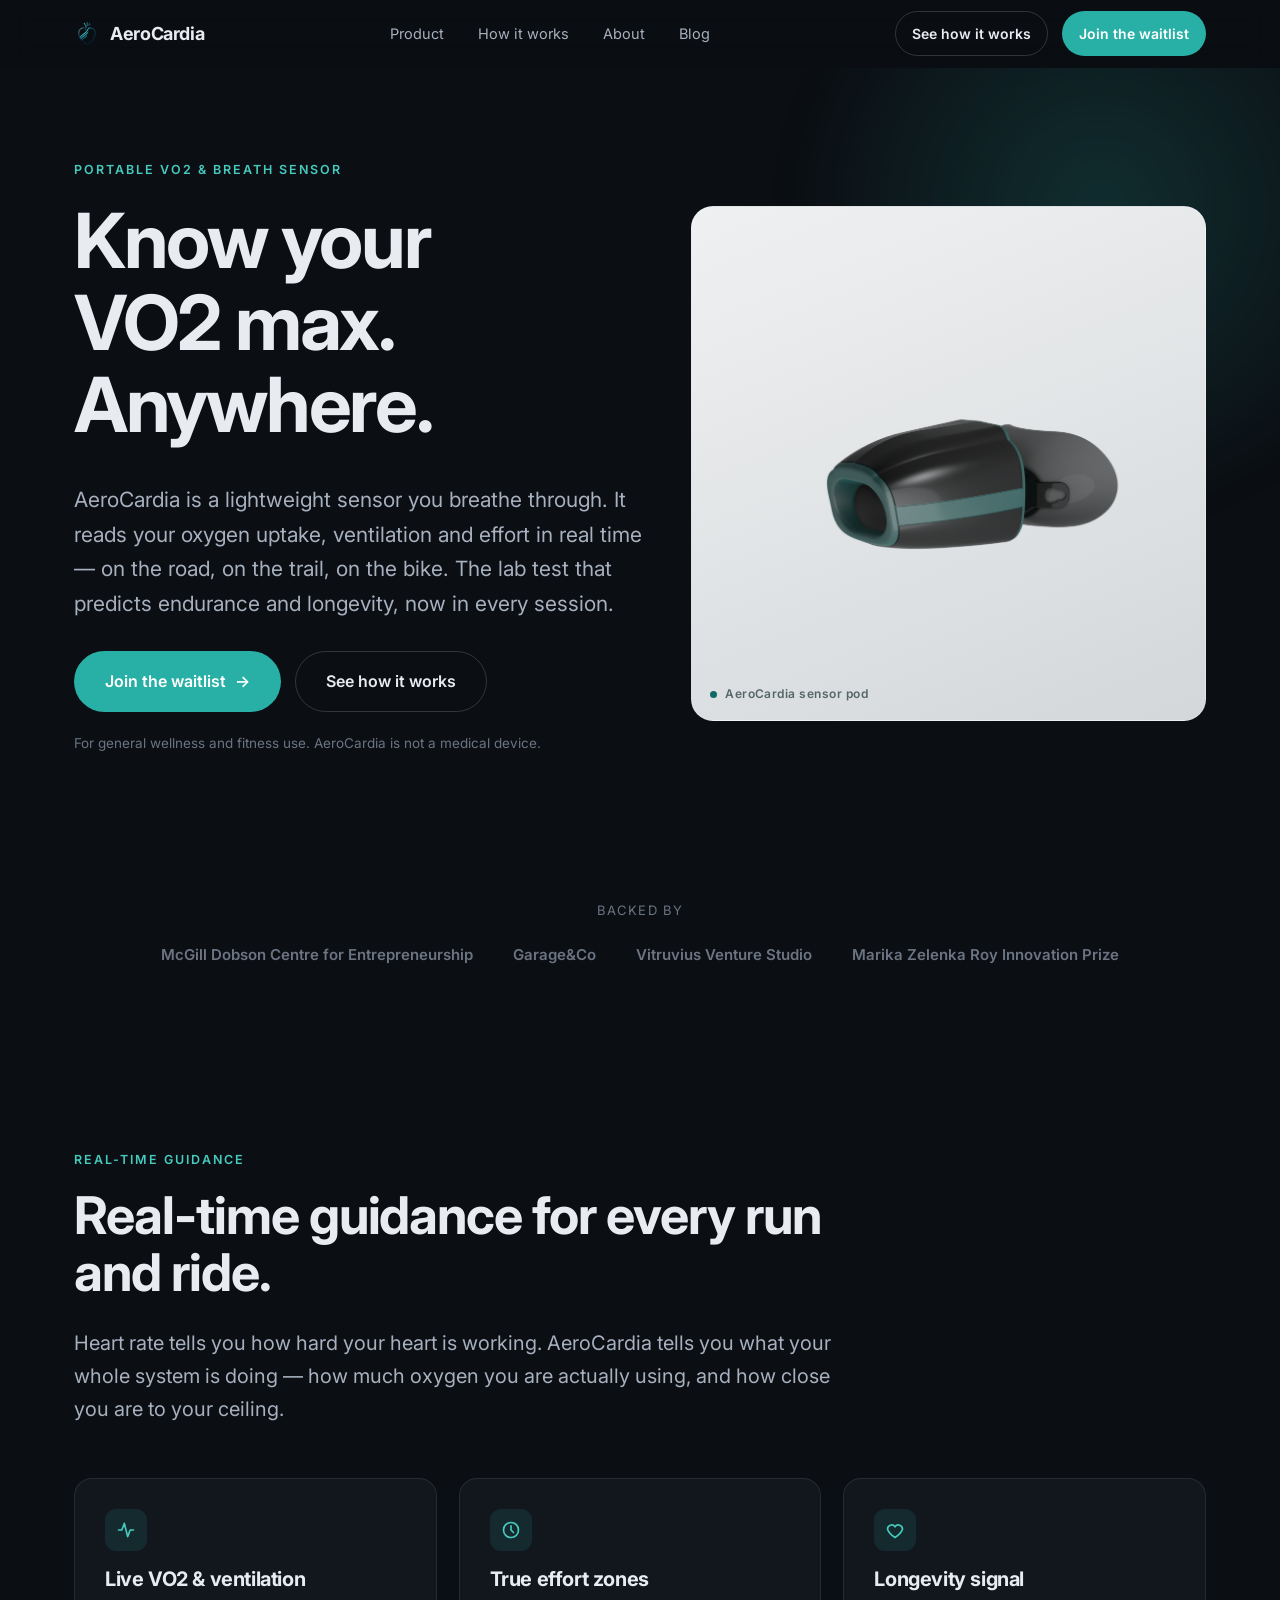
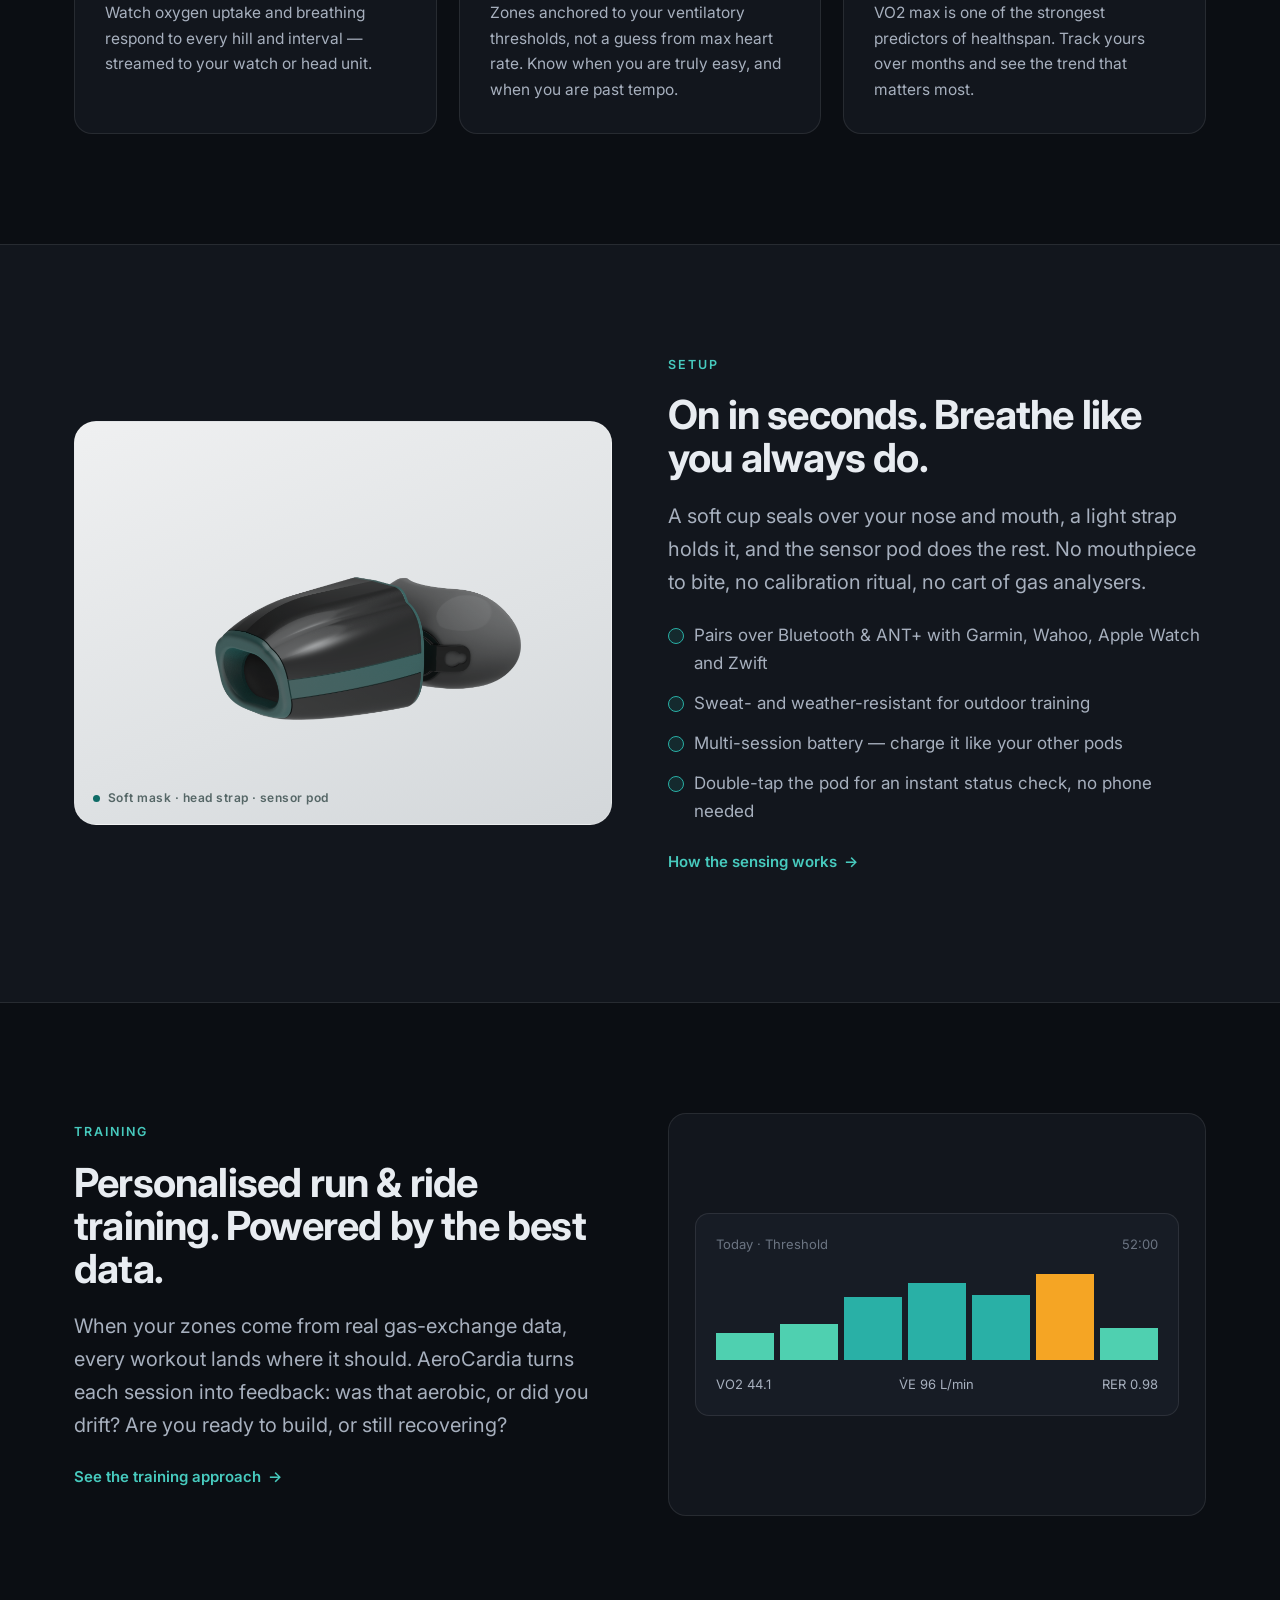
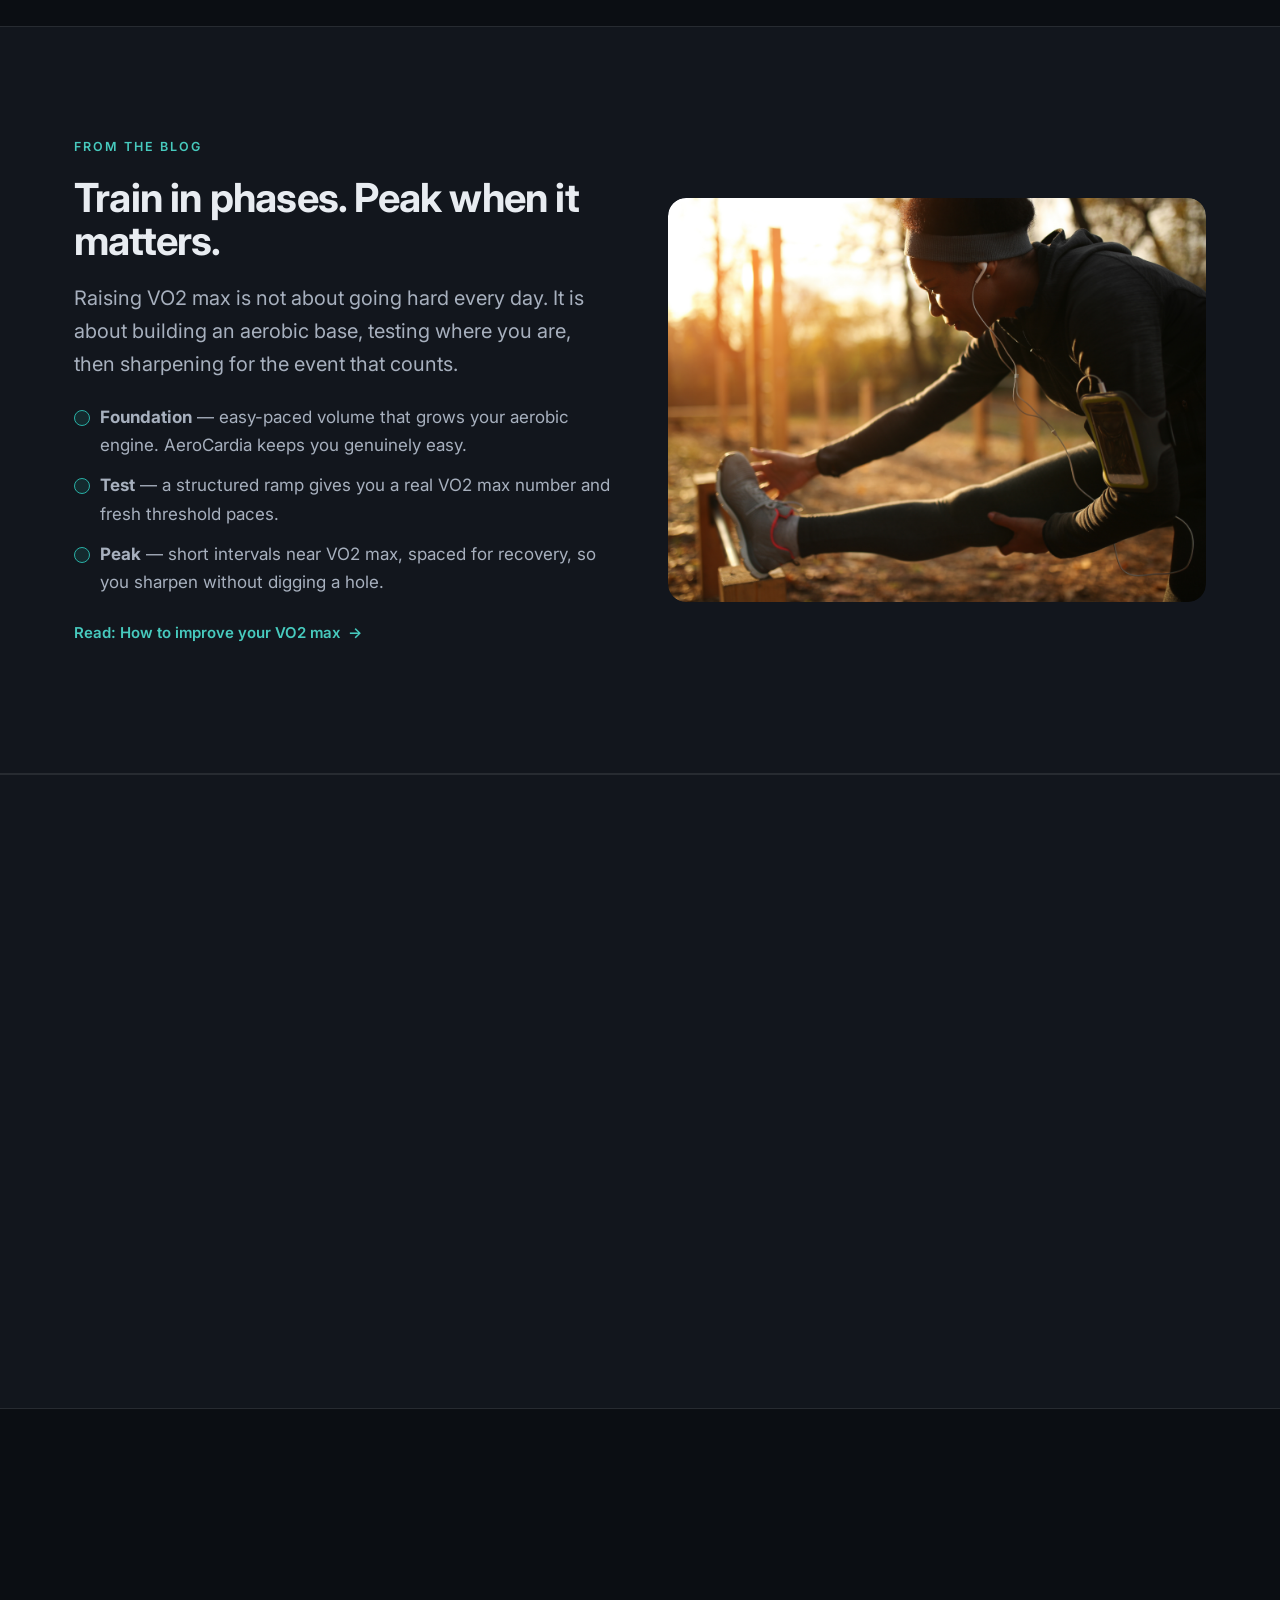
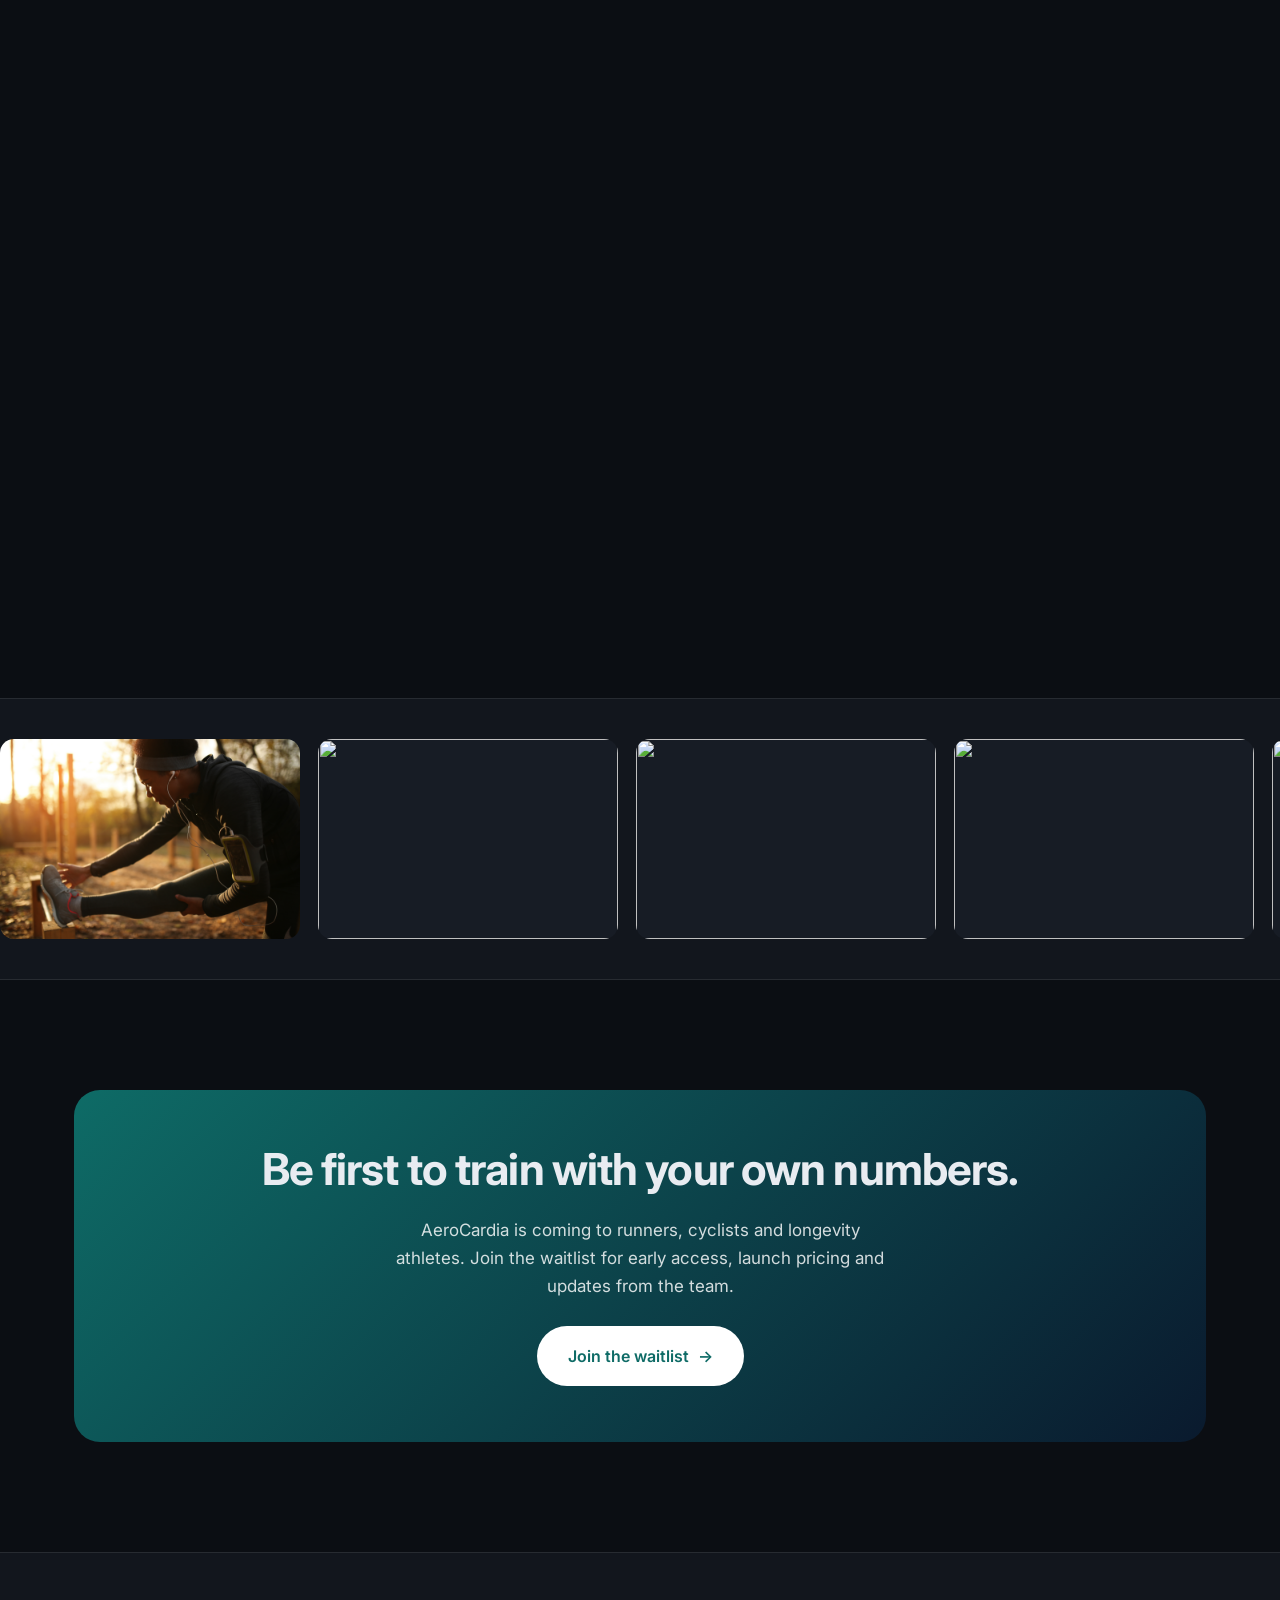
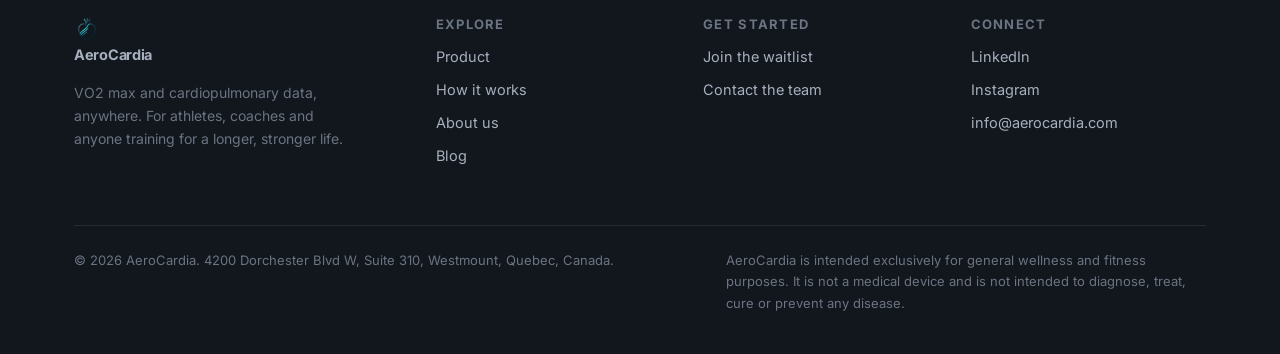
==== commit ed870ab9: "Light studio stage for renders; tidy colourway mapping - .stage uses a light card + mix-blend-mode:m" ====
--- a/index.html
+++ b/index.html
@@ -199,7 +199,7 @@
         <h2>Sport your team's colours.</h2>
         <p class="lede">Express your country with pride. Match your sensor to your national colours for the UCI Road World Championships — or your club, your flag, your race day.</p>
         <div class="flags" role="group" aria-label="Choose a nation">
-          <button class="flag is-active" data-country="Netherlands" data-cw="Copper" data-accent="#F36F21" data-img="assets/img/device-black-copper-hero.png">
+          <button class="flag is-active" data-country="Netherlands" data-cw="Copper" data-accent="#F36F21" data-img="assets/img/device-black-copper-side.png">
             <span class="flag__dot" style="background:#F36F21"></span>Netherlands
           </button>
           <button class="flag" data-country="Ireland" data-cw="Racing Green" data-accent="#169B62" data-img="assets/img/device-green-gold.png">
@@ -208,19 +208,16 @@
           <button class="flag" data-country="Slovenia" data-cw="Signal Teal" data-accent="#29B0A6" data-img="assets/img/device-black-teal.png">
             <span class="flag__dot" style="background:#29B0A6"></span>Slovenia
           </button>
-          <button class="flag" data-country="Great Britain" data-cw="Cobalt" data-accent="#2E5BD0" data-img="assets/img/device-566.png">
-            <span class="flag__dot" style="background:linear-gradient(135deg,#012169 45%,#C8102E 45%)"></span>Great Britain
-          </button>
           <button class="flag" data-country="Belgium" data-cw="Sunflower" data-accent="#F7C531" data-img="assets/img/device-white-yellow.png">
             <span class="flag__dot" style="background:linear-gradient(90deg,#1a1a1a 33%,#F7C531 33% 66%,#EF3340 66%)"></span>Belgium
           </button>
         </div>
-        <p class="muted" style="font-size:13.5px"><strong data-uci-label style="color:var(--text)">Netherlands</strong> &middot; <span data-uci-cw>Copper</span> colourway. Championship editions confirmed closer to the race.</p>
+        <p class="muted" style="font-size:13.5px"><strong data-uci-label style="color:var(--text)">Netherlands</strong> &middot; <span data-uci-cw>Copper</span> colourway. Great Britain, France and more editions confirmed closer to the race.</p>
       </div>
       <div class="reveal" data-d="1">
         <div class="stage" data-uci-shell style="--shell-accent:#F36F21">
           <div class="stage__frames stage__float">
-            <img data-uci-img src="assets/img/device-black-copper-hero.png" alt="AeroCardia sensor in team colours" />
+            <img data-uci-img src="assets/img/device-black-copper-side.png" alt="AeroCardia sensor in team colours" />
           </div>
           <span class="stage__badge">Championship edition</span>
         </div>
--- a/assets/css/styles.css
+++ b/assets/css/styles.css
@@ -127,7 +127,7 @@
 .hero__note { margin-top: 20px; font-size: 13.5px; color: var(--text-mute); }
 .hero__glow {
   position: absolute; width: 720px; height: 720px; right: -180px; top: -220px; pointer-events: none;
-  background: radial-gradient(circle, rgba(46,155,255,0.22), transparent 62%); filter: blur(20px);
+  background: radial-gradient(circle, rgba(41,176,166,0.20), transparent 62%); filter: blur(20px);
 }
 @media (max-width: 880px) {
   .hero__grid { grid-template-columns: 1fr; gap: 34px; }
@@ -147,17 +147,22 @@
 .device__img--spin { animation: float 7s ease-in-out infinite; }
 @keyframes float { 0%,100% { transform: translateY(-8px) rotate(-2deg); } 50% { transform: translateY(8px) rotate(2deg); } }
 
-/* Product stage — renders sit on a soft studio card (no bg removal needed) */
+/* Product stage — renders sit on a light studio card.
+   The supplied renders have white / light-grey studio backgrounds;
+   mix-blend-mode:multiply drops that background against the light card
+   so no per-image cut-out is needed. (Re-export as transparent PNG for
+   a perfectly clean result — see README.) */
 .stage {
   position: relative; width: 100%; border-radius: 22px; overflow: hidden;
-  background: radial-gradient(120% 90% at 50% 22%, #20262F 0%, #14181F 55%, #0F1319 100%);
-  border: 1px solid var(--line); aspect-ratio: 4 / 3; display: grid; place-items: center;
+  background: linear-gradient(158deg, #EFF0F1 0%, #DFE2E4 60%, #D3D7DA 100%);
+  border: 1px solid var(--line-strong); aspect-ratio: 4 / 3; display: grid; place-items: center;
+  isolation: isolate;
 }
 .stage--tall { aspect-ratio: 1 / 1; }
 .stage__frames { position: relative; width: 92%; aspect-ratio: 16/10; }
 .stage__frames img {
   width: 100%; height: 100%; object-fit: contain;
-  filter: drop-shadow(0 30px 45px rgba(0,0,0,0.5));
+  mix-blend-mode: multiply;
   transition: opacity .5s var(--ease);
 }
 /* opt-in auto colourway cross-fade */
@@ -180,9 +185,9 @@
 .stage__float { animation: float 8s ease-in-out infinite; }
 .stage__badge {
   position: absolute; left: 18px; bottom: 16px; font-size: 12px; letter-spacing: .04em;
-  color: var(--text-mute); display: flex; align-items: center; gap: 8px;
-}
-.stage__badge::before { content: ""; width: 7px; height: 7px; border-radius: 50%; background: var(--accent); box-shadow: 0 0 10px var(--accent); }
+  color: #566; display: flex; align-items: center; gap: 8px; font-weight: 600;
+}
+.stage__badge::before { content: ""; width: 7px; height: 7px; border-radius: 50%; background: var(--accent-deep); }
 @media (prefers-reduced-motion: reduce) {
   .stage__frames img { animation: none; opacity: 1; }
   .stage__frames img:not(:first-child) { display: none; }
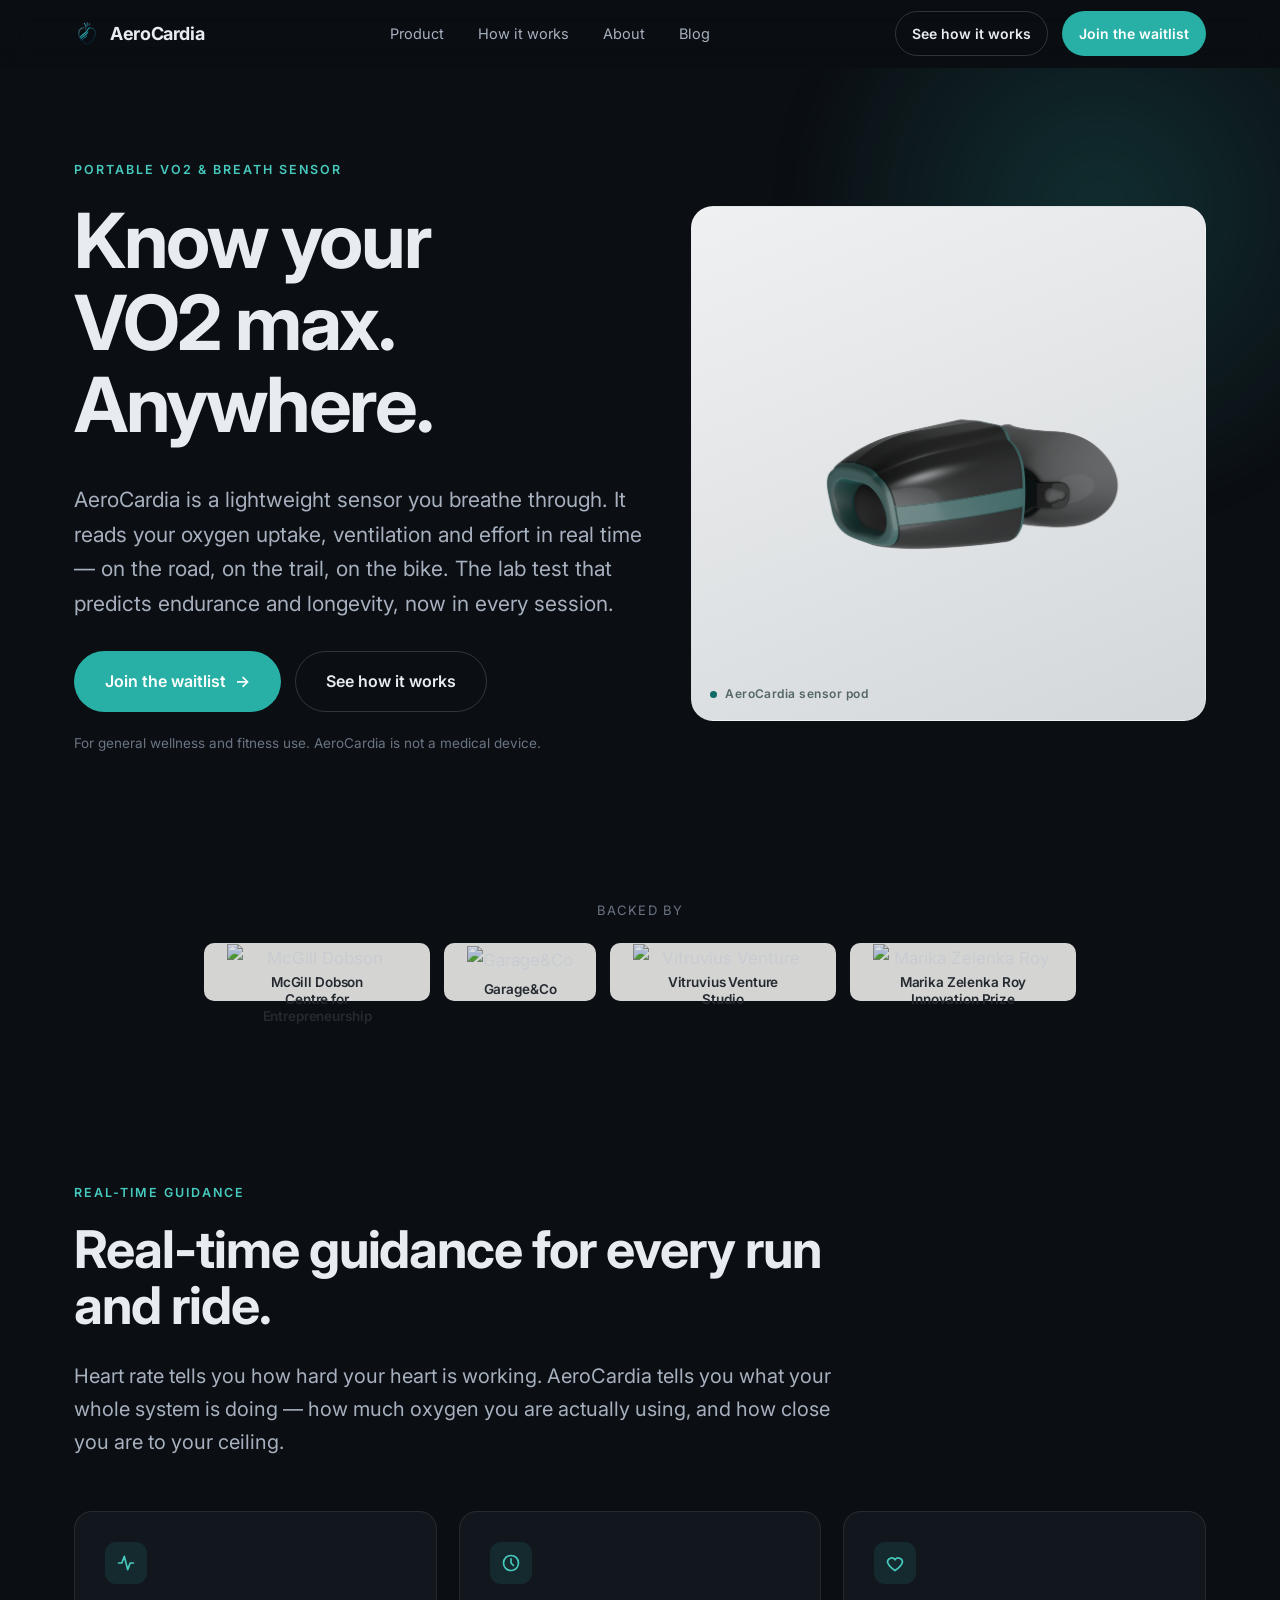
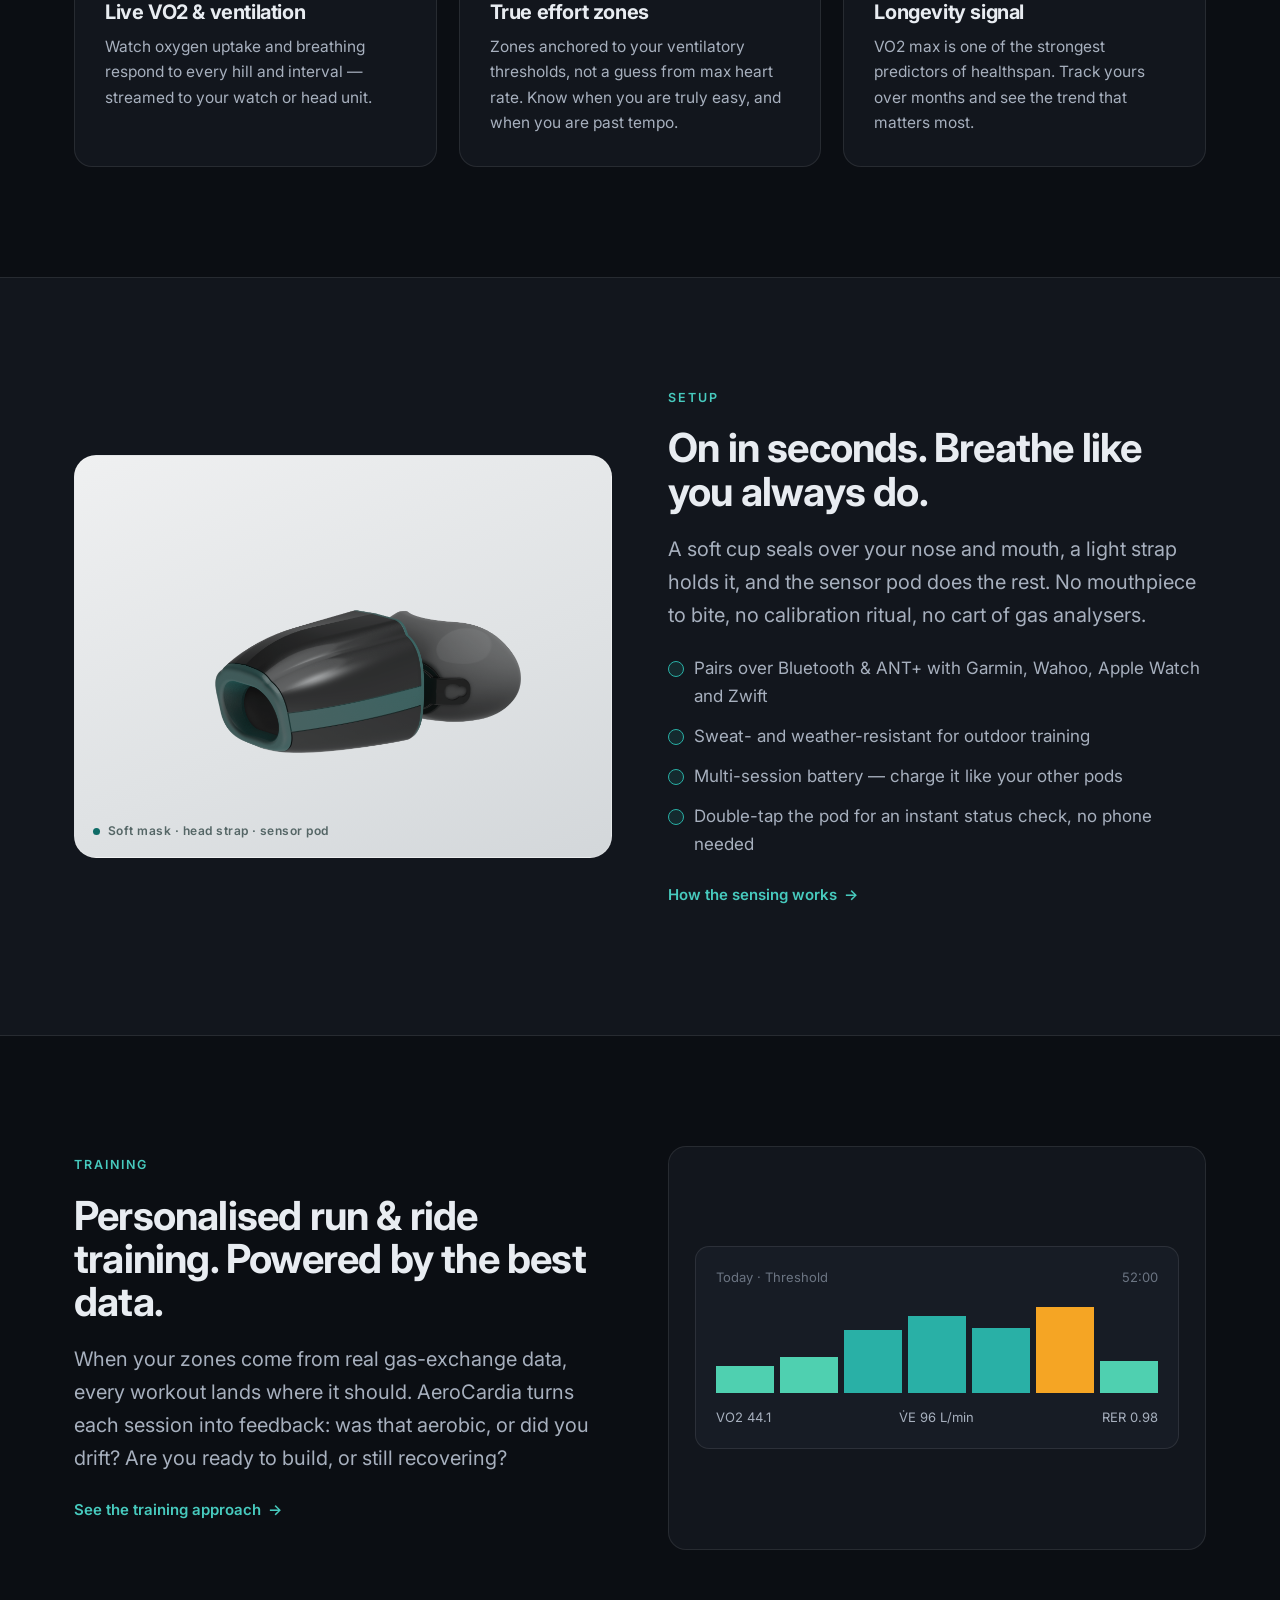
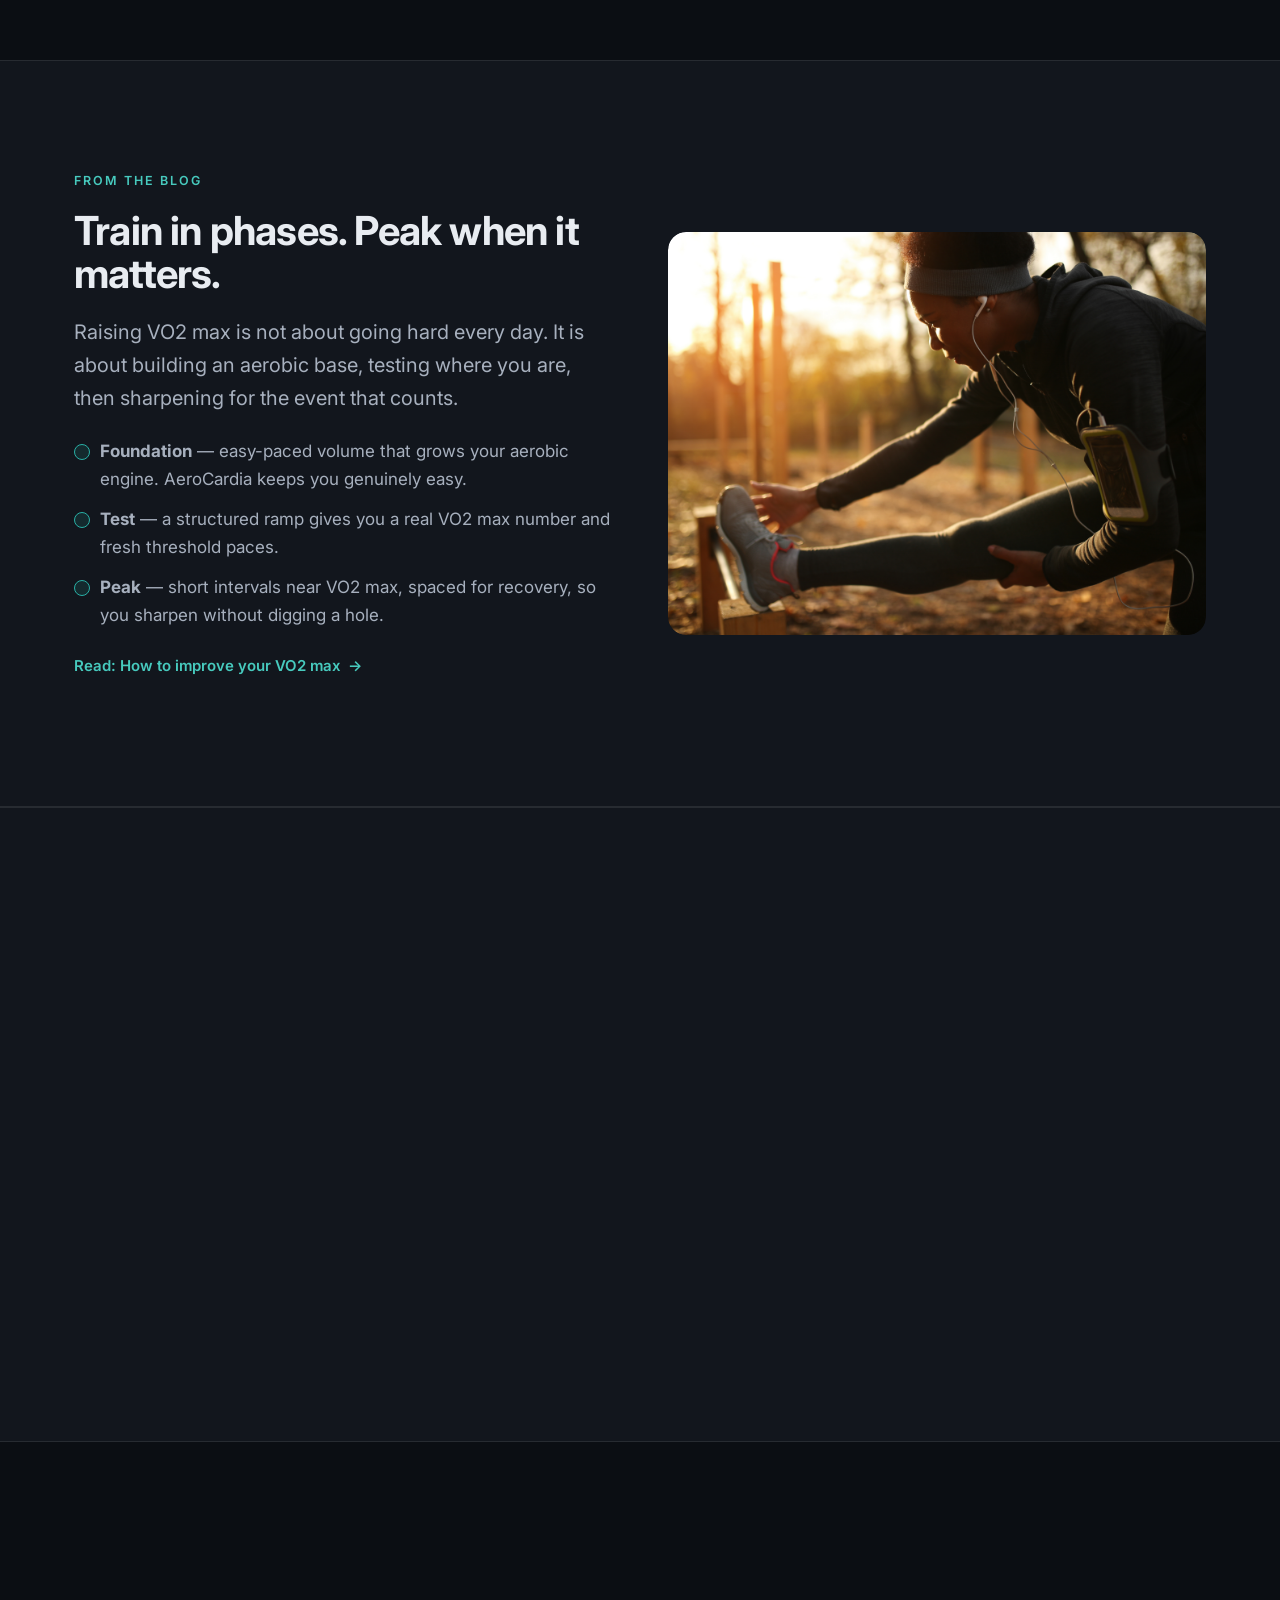
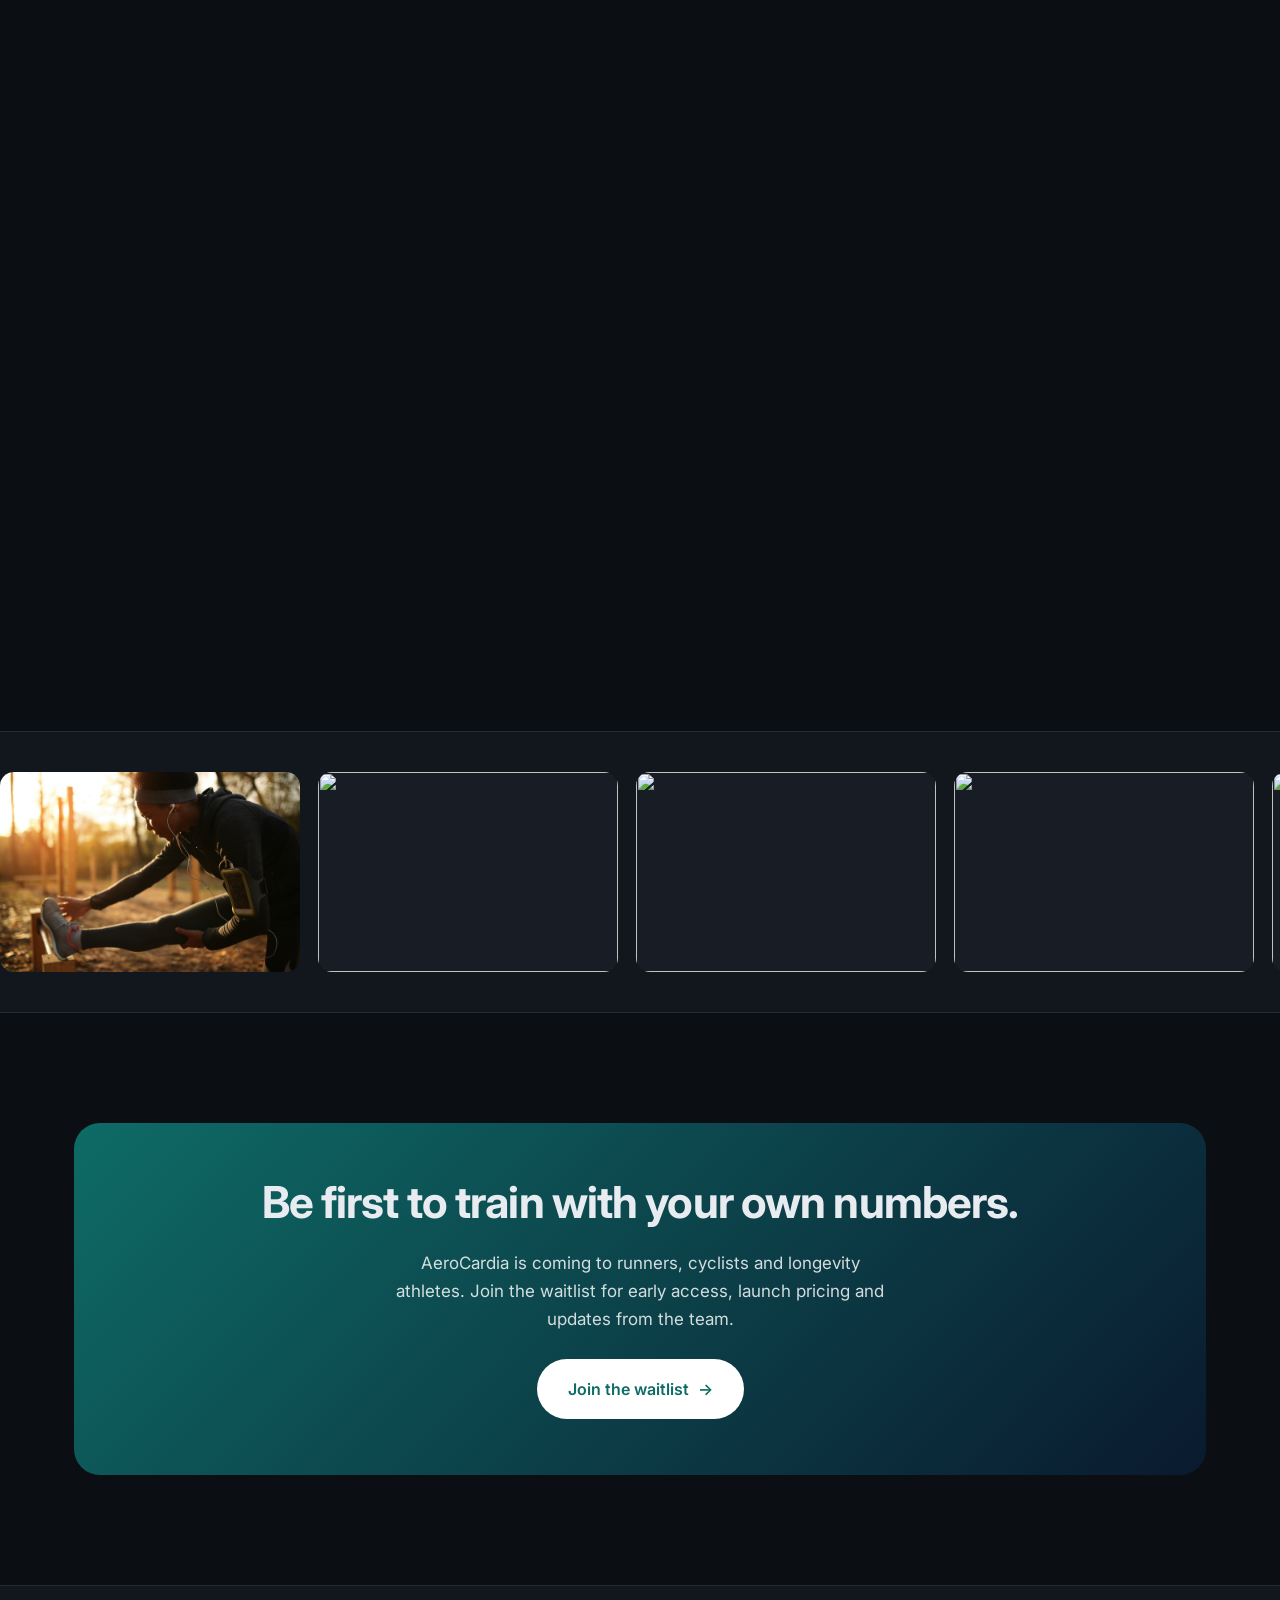
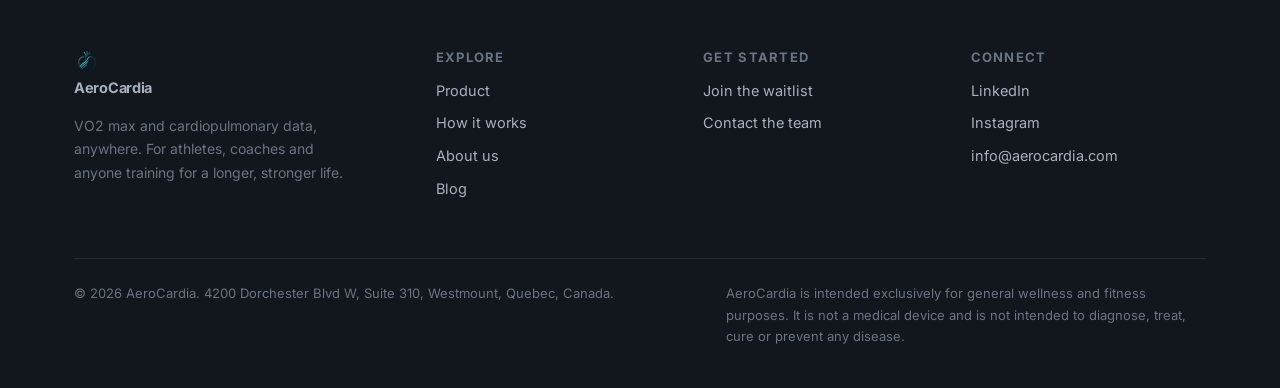
==== commit 22e547aa: "Backers strip: logo slots with text fallback Home + About "Backed by" rows now render partner logos " ====
--- a/index.html
+++ b/index.html
@@ -72,11 +72,11 @@
 <section class="section section--tight">
   <div class="wrap center reveal">
     <p class="muted" style="letter-spacing:.08em;font-size:13px;text-transform:uppercase;margin-bottom:22px">Backed by</p>
-    <div style="display:flex;gap:40px;flex-wrap:wrap;justify-content:center;color:var(--text-mute);font-weight:600;font-size:15px">
-      <span>McGill Dobson Centre for Entrepreneurship</span>
-      <span>Garage&amp;Co</span>
-      <span>Vitruvius Venture Studio</span>
-      <span>Marika Zelenka Roy Innovation Prize</span>
+    <div class="backers">
+      <span class="backer"><img src="assets/img/logos/mcgill-dobson.png" alt="McGill Dobson Centre for Entrepreneurship" onerror="this.hidden=true;this.nextElementSibling.hidden=false" /><span class="backer__txt" hidden>McGill Dobson Centre for Entrepreneurship</span></span>
+      <span class="backer"><img src="assets/img/logos/garage-co.png" alt="Garage&amp;Co" onerror="this.hidden=true;this.nextElementSibling.hidden=false" /><span class="backer__txt" hidden>Garage&amp;Co</span></span>
+      <span class="backer"><img src="assets/img/logos/vitruvius.png" alt="Vitruvius Venture Studio" onerror="this.hidden=true;this.nextElementSibling.hidden=false" /><span class="backer__txt" hidden>Vitruvius Venture Studio</span></span>
+      <span class="backer"><img src="assets/img/logos/marika-zelenka-roy.png" alt="Marika Zelenka Roy Innovation Prize" onerror="this.hidden=true;this.nextElementSibling.hidden=false" /><span class="backer__txt" hidden>Marika Zelenka Roy Innovation Prize</span></span>
     </div>
   </div>
 </section>
--- a/assets/css/styles.css
+++ b/assets/css/styles.css
@@ -339,6 +339,21 @@
 .cta-band .btn--primary:hover { background: #eaf3ff; }
 @media (max-width: 700px) { .cta-band { padding: 38px 22px; } }
 
+/* ---------- Backer / partner logos ---------- */
+.backers { display: flex; flex-wrap: wrap; align-items: center; justify-content: center; gap: 14px; }
+.backer {
+  display: grid; place-items: center; height: 58px; padding: 0 22px;
+  background: #F5F5F3; border: 1px solid rgba(255,255,255,0.08); border-radius: 10px;
+  opacity: 0.86; transition: opacity .18s var(--ease), transform .18s var(--ease);
+}
+.backer:hover { opacity: 1; transform: translateY(-2px); }
+.backer img { height: 30px; width: auto; max-width: 180px; object-fit: contain; display: block; }
+.backer__txt {
+  font-size: 13.5px; font-weight: 600; color: #2a2f36; text-align: center; line-height: 1.25;
+  max-width: 15ch; letter-spacing: -0.01em;
+}
+@media (max-width: 640px) { .backer { height: 50px; padding: 0 16px; } .backer img { height: 24px; } }
+
 /* ---------- Stat pills ---------- */
 .stats { display: grid; grid-template-columns: repeat(3,1fr); gap: 18px; }
 @media (max-width: 700px) { .stats { grid-template-columns: 1fr; } }
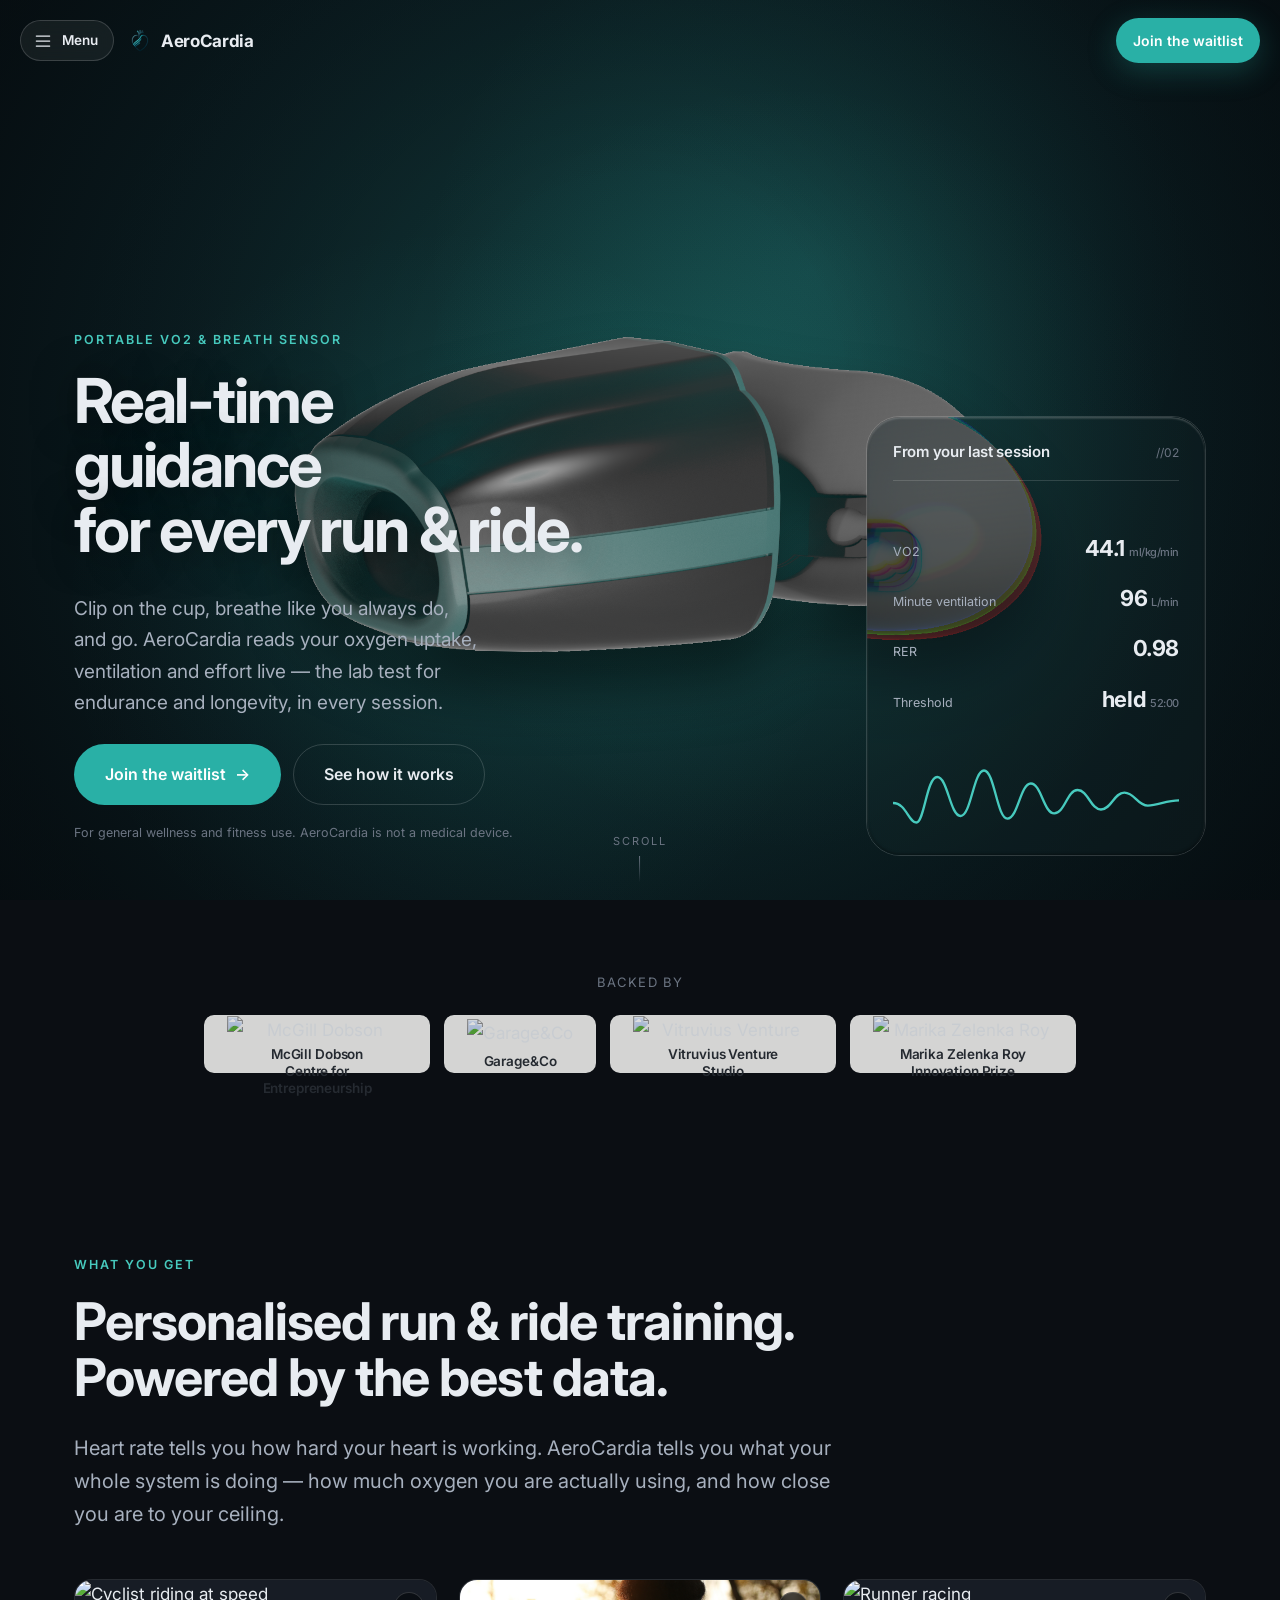
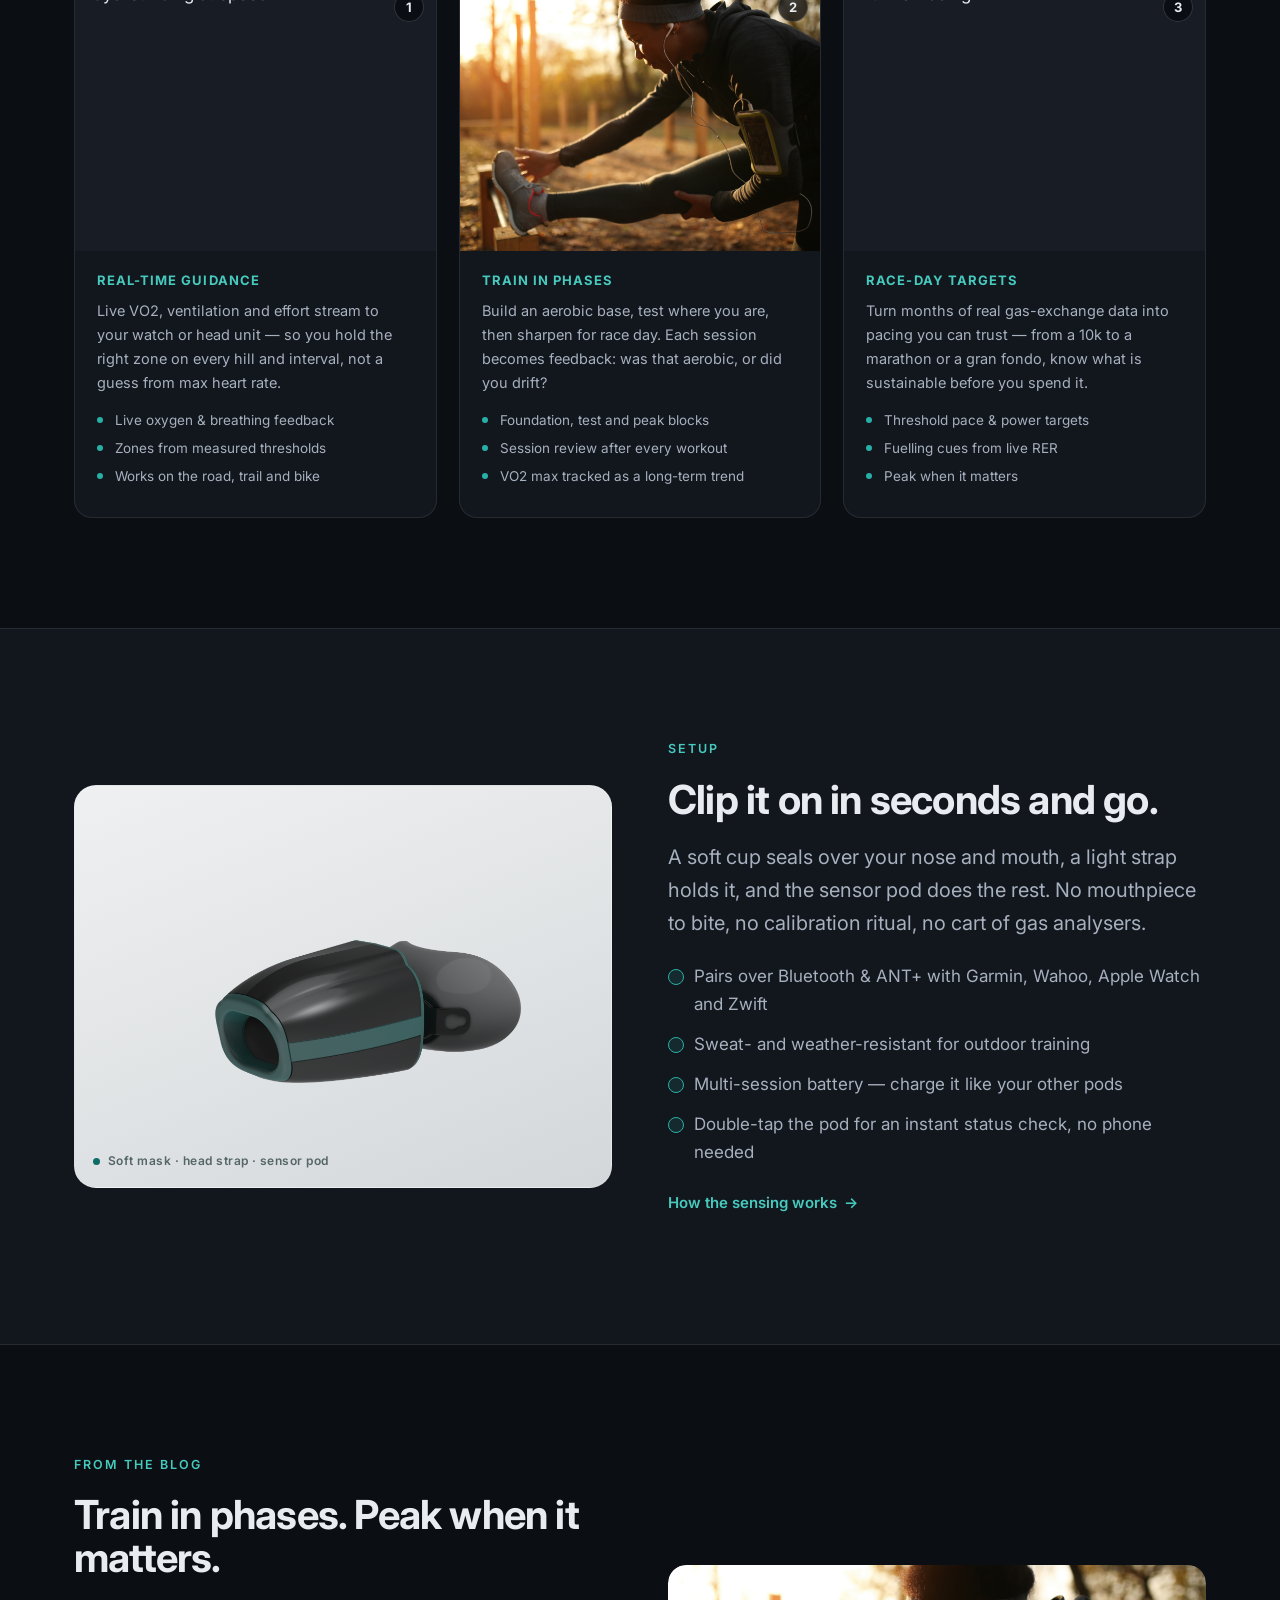
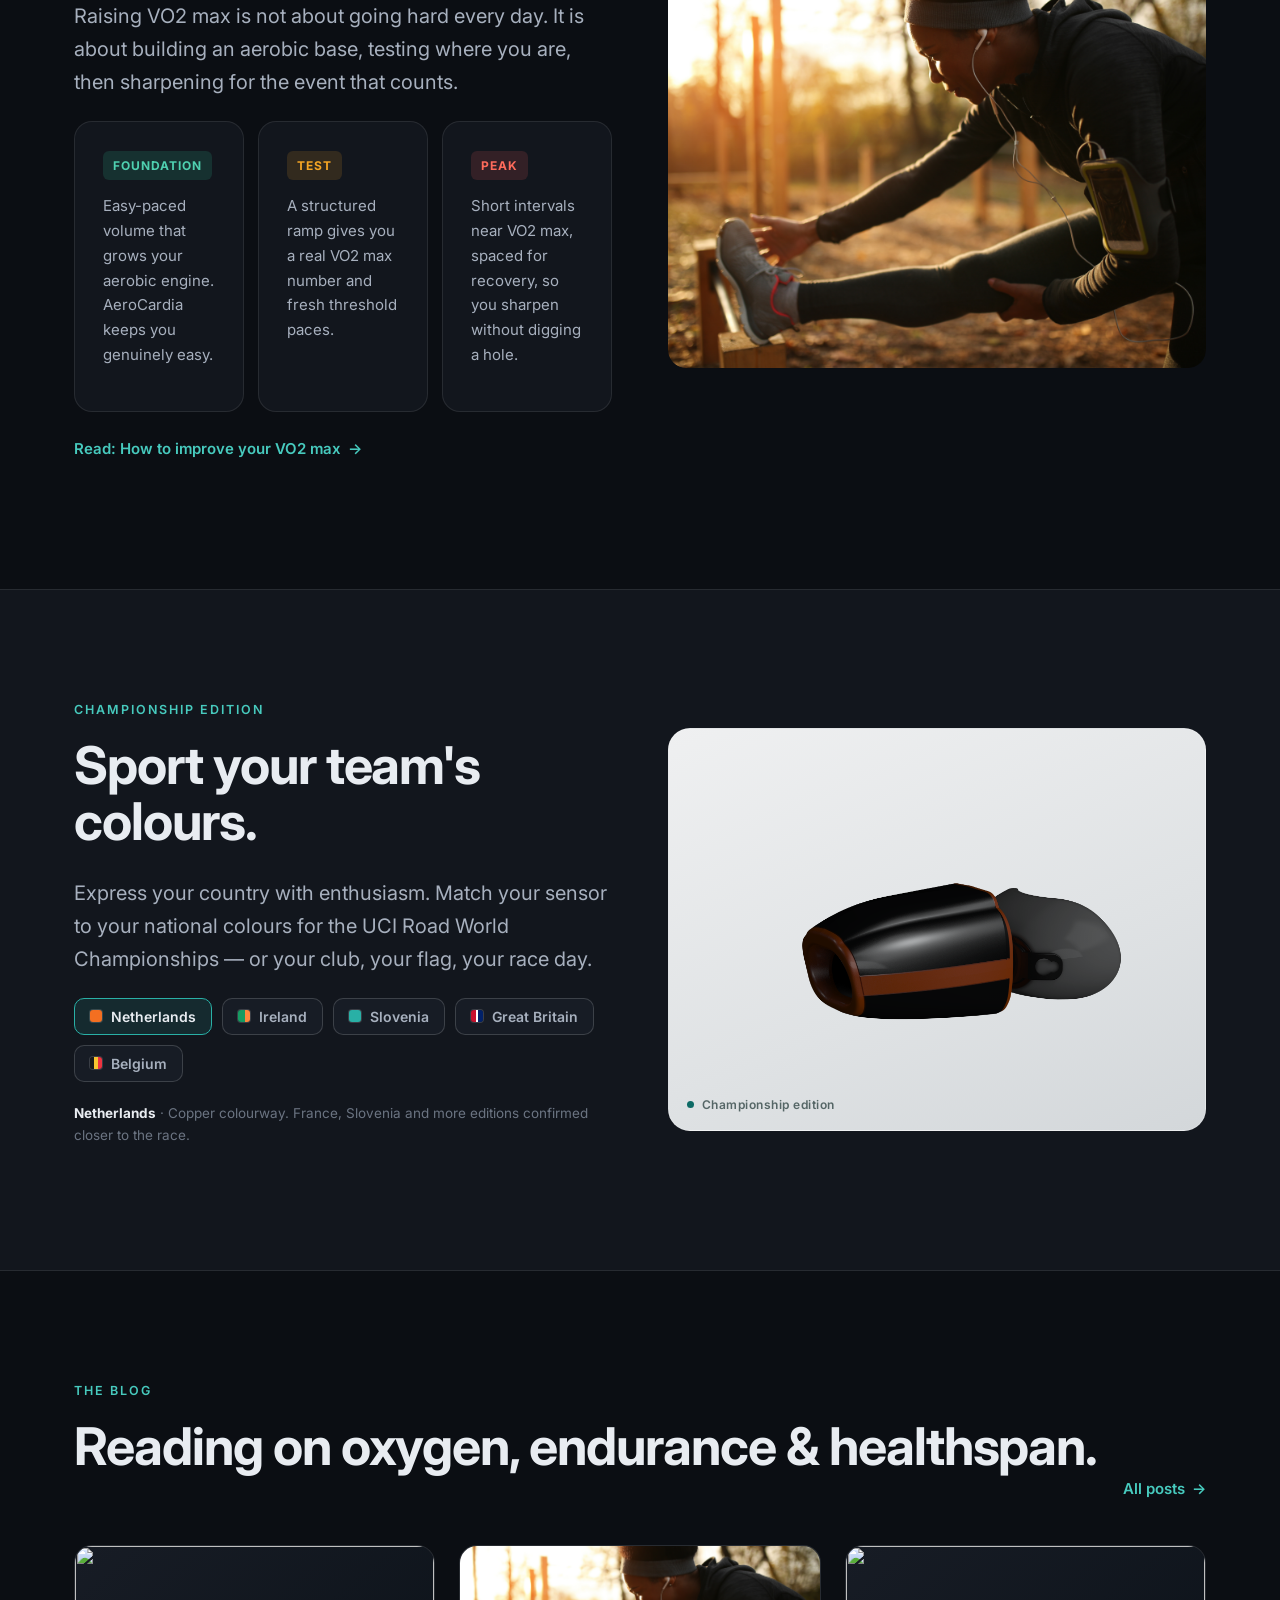
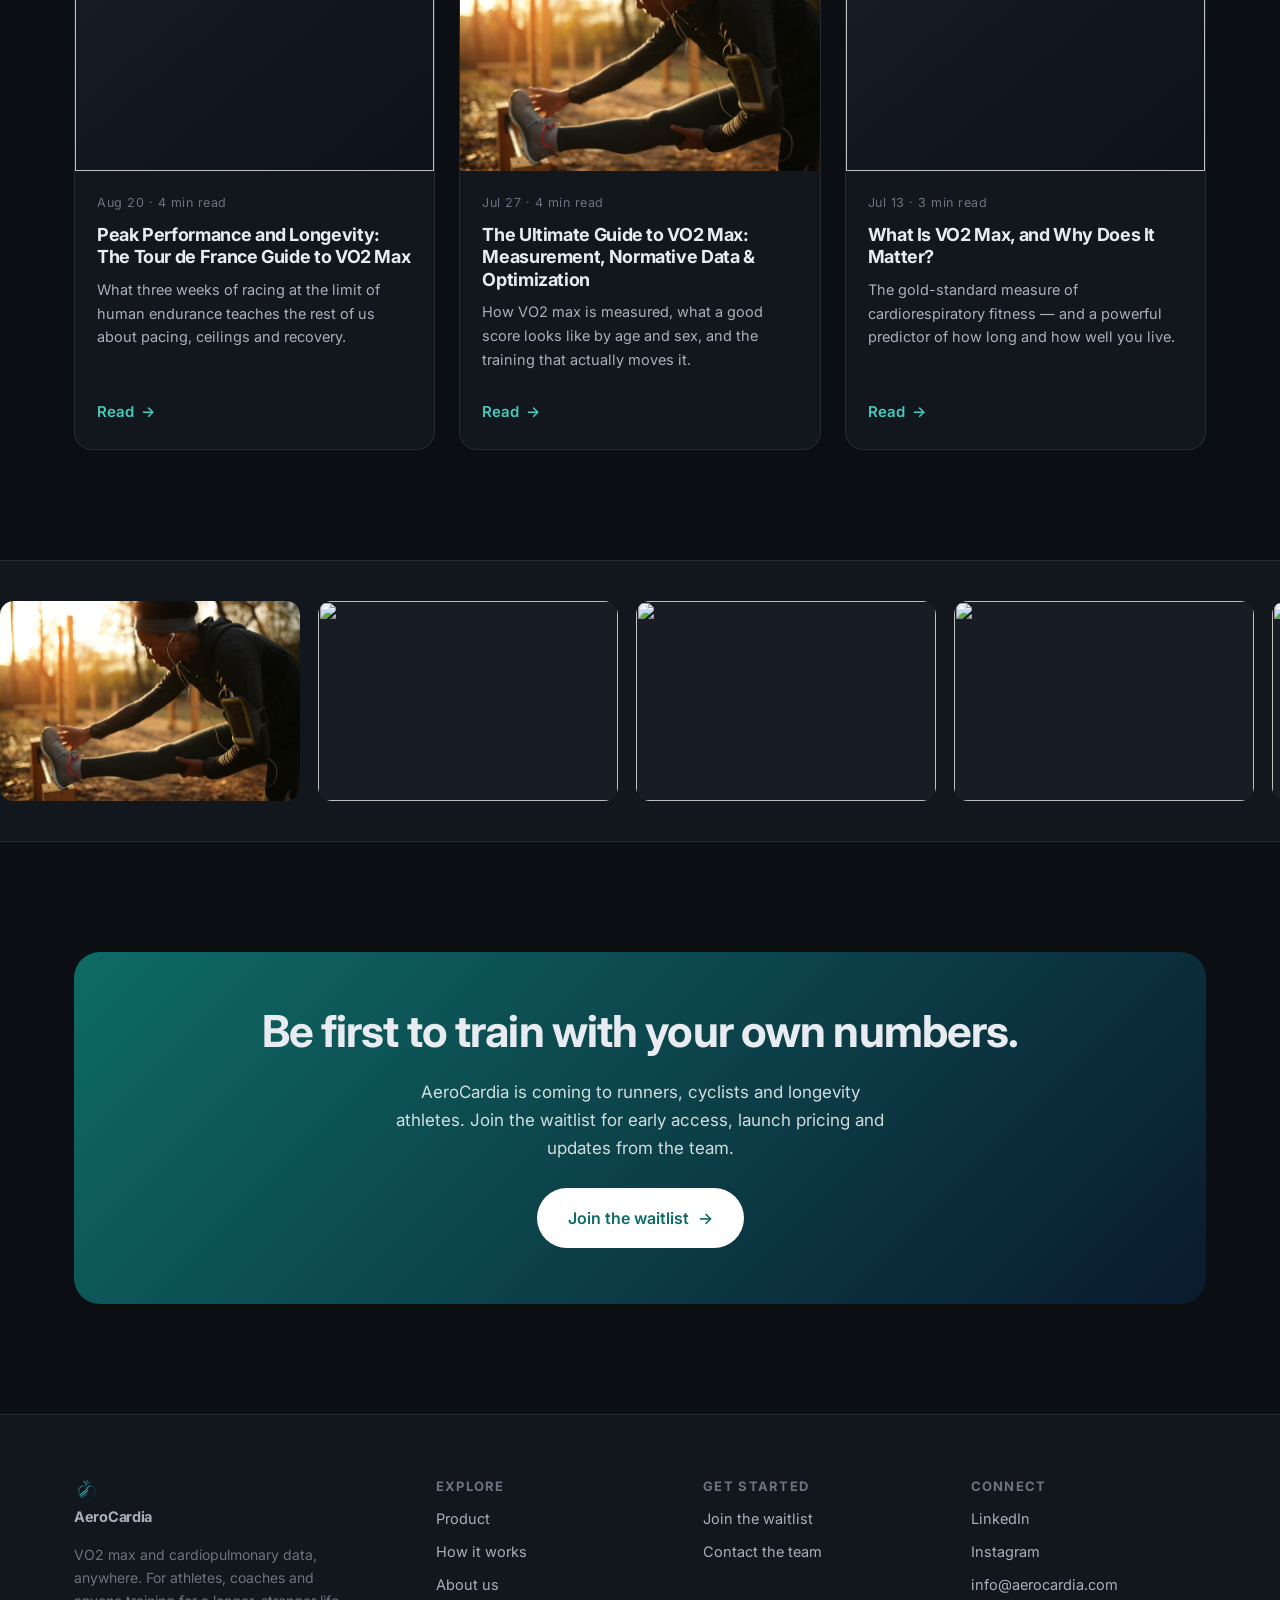
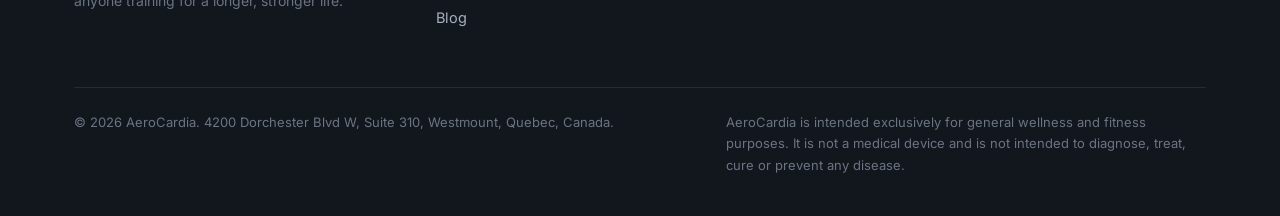
==== commit 8db09fa7: "Liquid-glass hero, fullscreen menu, shared shell - New home hero: full-bleed animated <canvas> backd" ====
--- a/index.html
+++ b/index.html
@@ -9,63 +9,131 @@
 <link rel="icon" href="assets/img/favicon.png" />
 <link rel="preconnect" href="https://fonts.googleapis.com" />
 <link rel="preconnect" href="https://fonts.gstatic.com" crossorigin />
-<link href="https://fonts.googleapis.com/css2?family=Inter:wght@400;500;600;700&display=swap" rel="stylesheet" />
+<link href="https://fonts.googleapis.com/css2?family=Inter:wght@300;400;500;600;700&display=swap" rel="stylesheet" />
 <link rel="stylesheet" href="assets/css/styles.css" />
 </head>
 <body>
 
-<!-- ============ NAV ============ -->
-<header class="nav">
-  <div class="nav__inner">
-    <a class="brand" href="index.html" aria-label="AeroCardia home">
-      <img class="brand__mark" src="assets/img/favicon.png" alt="" width="26" height="26" />
-      AeroCardia
+<!-- ============ TOPBAR (shared) ============ -->
+<header class="topbar" data-topbar>
+  <div class="topbar__left">
+    <button class="menu-open" id="menu-open" aria-expanded="false" aria-controls="menu">
+      <svg width="20" height="20" viewBox="0 0 24 24" fill="none" stroke="currentColor" stroke-width="1.5" stroke-linecap="round" stroke-linejoin="round" aria-hidden="true"><line x1="4" y1="6" x2="20" y2="6"/><line x1="4" y1="12" x2="20" y2="12"/><line x1="4" y1="18" x2="20" y2="18"/></svg>
+      <span class="menu-open__label">Menu</span>
+    </button>
+    <a class="topbar__brand" href="index.html" aria-label="AeroCardia home">
+      <img src="assets/img/favicon.png" alt="" width="24" height="24" />AeroCardia
     </a>
-    <nav>
-      <ul class="nav__links">
-        <li><a href="product.html">Product</a></li>
-        <li><a href="how-it-works.html">How it works</a></li>
-        <li><a href="about.html">About</a></li>
-        <li><a href="index.html#blog">Blog</a></li>
-      </ul>
-    </nav>
-    <div class="nav__cta">
-      <a class="btn btn--ghost btn--sm" href="how-it-works.html">See how it works</a>
-      <a class="btn btn--primary btn--sm" href="waitlist.html">Join the waitlist</a>
-      <button class="nav__toggle" aria-label="Menu">
-        <svg width="24" height="24" viewBox="0 0 24 24" fill="none" stroke="currentColor" stroke-width="2"><path d="M4 7h16M4 12h16M4 17h16" stroke-linecap="round"/></svg>
-      </button>
-    </div>
-  </div>
+  </div>
+  <a class="btn btn--primary btn--sm topbar__cta" href="waitlist.html">Join the waitlist</a>
 </header>
 
+<!-- ============ FULLSCREEN MENU (shared) ============ -->
+<div class="menu" id="menu" aria-hidden="true">
+  <div class="menu__backdrop" data-menu-close></div>
+  <nav class="menu__panel" aria-label="Main menu">
+    <button class="menu__close" id="menu-close" data-menu-close>
+      <svg width="20" height="20" viewBox="0 0 24 24" fill="none" stroke="currentColor" stroke-width="1.5" stroke-linecap="round" stroke-linejoin="round" aria-hidden="true"><path d="M18 6 6 18"/><path d="m6 6 12 12"/></svg>
+      Close
+    </button>
+    <div class="menu__nav">
+      <a class="menu__link" href="index.html"><span class="menu__linkText">Home</span><svg class="menu__arrow icon" width="16" height="16" viewBox="0 0 24 24" fill="none" stroke="currentColor" stroke-width="1.5" stroke-linecap="round" stroke-linejoin="round" aria-hidden="true"><path d="M5 12h14"/><path d="m12 5 7 7-7 7"/></svg></a>
+      <a class="menu__link" href="product.html"><span class="menu__linkText">Product</span><svg class="menu__arrow icon" width="16" height="16" viewBox="0 0 24 24" fill="none" stroke="currentColor" stroke-width="1.5" stroke-linecap="round" stroke-linejoin="round" aria-hidden="true"><path d="M5 12h14"/><path d="m12 5 7 7-7 7"/></svg></a>
+      <a class="menu__link" href="how-it-works.html"><span class="menu__linkText">How it works</span><svg class="menu__arrow icon" width="16" height="16" viewBox="0 0 24 24" fill="none" stroke="currentColor" stroke-width="1.5" stroke-linecap="round" stroke-linejoin="round" aria-hidden="true"><path d="M5 12h14"/><path d="m12 5 7 7-7 7"/></svg></a>
+      <a class="menu__link" href="about.html"><span class="menu__linkText">About</span><svg class="menu__arrow icon" width="16" height="16" viewBox="0 0 24 24" fill="none" stroke="currentColor" stroke-width="1.5" stroke-linecap="round" stroke-linejoin="round" aria-hidden="true"><path d="M5 12h14"/><path d="m12 5 7 7-7 7"/></svg></a>
+      <a class="menu__link" href="index.html#blog"><span class="menu__linkText">Blog</span><svg class="menu__arrow icon" width="16" height="16" viewBox="0 0 24 24" fill="none" stroke="currentColor" stroke-width="1.5" stroke-linecap="round" stroke-linejoin="round" aria-hidden="true"><path d="M5 12h14"/><path d="m12 5 7 7-7 7"/></svg></a>
+    </div>
+    <div class="menu__foot">
+      <span class="menu__footLabel">Get in touch</span>
+      <a class="menu__mail" href="mailto:info@aerocardia.com">info@aerocardia.com</a>
+      <div style="margin-top:18px"><a class="btn btn--primary" href="waitlist.html">Join the waitlist</a></div>
+    </div>
+  </nav>
+</div>
+
+<!-- ============ LIQUID-GLASS SVG FILTER ============ -->
+<svg id="liquid-glass-defs" width="0" height="0" aria-hidden="true" focusable="false">
+  <defs>
+    <filter id="liquid-glass-refraction" x="-30%" y="-30%" width="160%" height="160%" color-interpolation-filters="sRGB">
+      <feTurbulence type="fractalNoise" baseFrequency="0.012 0.015" numOctaves="3" result="noise" />
+      <feColorMatrix in="SourceAlpha" type="matrix" result="boosted_alpha"
+        values="0 0 0 0 0  0 0 0 0 0  0 0 0 0 0  0 0 0 100 0" />
+      <feGaussianBlur in="boosted_alpha" stdDeviation="45" result="blurred_alpha" />
+      <feComponentTransfer in="blurred_alpha" result="edge_mask">
+        <feFuncA type="linear" slope="-1.3" intercept="1" />
+      </feComponentTransfer>
+      <feComposite in="noise" in2="edge_mask" operator="arithmetic" k1="1" k2="0" k3="0" k4="0" result="masked_noise" />
+      <feDisplacementMap in="SourceGraphic" in2="masked_noise" scale="65" xChannelSelector="R" yChannelSelector="G" result="red_displaced" />
+      <feColorMatrix in="red_displaced" type="matrix" result="red"
+        values="1 0 0 0 0  0 0 0 0 0  0 0 0 0 0  0 0 0 1 0" />
+      <feDisplacementMap in="SourceGraphic" in2="masked_noise" scale="56" xChannelSelector="R" yChannelSelector="G" result="green_displaced" />
+      <feColorMatrix in="green_displaced" type="matrix" result="green"
+        values="0 0 0 0 0  0 1 0 0 0  0 0 0 0 0  0 0 0 1 0" />
+      <feDisplacementMap in="SourceGraphic" in2="masked_noise" scale="47" xChannelSelector="R" yChannelSelector="G" result="blue_displaced" />
+      <feColorMatrix in="blue_displaced" type="matrix" result="blue"
+        values="0 0 0 0 0  0 0 0 0 0  0 0 1 0 0  0 0 0 1 0" />
+      <feBlend in="red" in2="green" mode="screen" result="rg" />
+      <feBlend in="rg" in2="blue" mode="screen" result="chromatic_dispersion" />
+    </filter>
+  </defs>
+</svg>
+
 <main>
 
 <!-- ============ HERO ============ -->
-<section class="hero">
-  <div class="hero__glow"></div>
-  <div class="wrap">
-    <div class="hero__grid">
-      <div class="reveal in">
+<section class="hero-glass">
+  <canvas id="bg-stage" aria-hidden="true" data-render="assets/img/device-black-teal.png"></canvas>
+
+  <div class="hero-glass__inner">
+    <div class="hero-glass__row">
+      <div class="hero-glass__copy reveal in">
         <span class="eyebrow">Portable VO2 &amp; breath sensor</span>
-        <h1>Know your VO2&nbsp;max.<br />Anywhere.</h1>
-        <p class="lede">AeroCardia is a lightweight sensor you breathe through. It reads your oxygen uptake, ventilation and effort in real time — on the road, on the trail, on the bike. The lab test that predicts endurance and longevity, now in every session.</p>
-        <div class="hero__actions">
+        <h1>Real-time guidance<br />for every run &amp; ride.</h1>
+        <p class="hero-glass__lede">Clip on the cup, breathe like you always do, and go. AeroCardia reads your oxygen uptake, ventilation and effort live — the lab test for endurance and longevity, in every session.</p>
+        <div class="hero-glass__actions">
           <a class="btn btn--primary btn--lg" href="waitlist.html">Join the waitlist <span class="arrow">&rarr;</span></a>
           <a class="btn btn--ghost btn--lg" href="how-it-works.html">See how it works</a>
         </div>
-        <p class="hero__note">For general wellness and fitness use. AeroCardia is not a medical device.</p>
-      </div>
-      <div class="reveal in" data-d="1">
-        <div class="stage stage--tall">
-          <div class="stage__frames stage__float">
-            <img src="assets/img/device-black-teal.png" alt="AeroCardia breath sensor" />
-          </div>
-          <span class="stage__badge">AeroCardia sensor pod</span>
-        </div>
-      </div>
-    </div>
-  </div>
+        <p class="hero-glass__note">For general wellness and fitness use. AeroCardia is not a medical device.</p>
+      </div>
+
+      <aside class="glass-card" data-glass-card>
+        <div id="dup-stage-container"><canvas id="dup-stage"></canvas></div>
+        <div class="glass-card__frost" aria-hidden="true"></div>
+
+        <div class="glass-card__head">
+          <h2 class="glass-card__title">From your last session</h2>
+          <span class="glass-card__index">//02</span>
+        </div>
+
+        <div class="glass-card__body">
+          <div class="glass-metric">
+            <span class="glass-metric__k">VO2</span>
+            <span class="glass-metric__v">44.1<small>ml/kg/min</small></span>
+          </div>
+          <div class="glass-metric">
+            <span class="glass-metric__k">Minute ventilation</span>
+            <span class="glass-metric__v">96<small>L/min</small></span>
+          </div>
+          <div class="glass-metric">
+            <span class="glass-metric__k">RER</span>
+            <span class="glass-metric__v">0.98</span>
+          </div>
+          <div class="glass-metric">
+            <span class="glass-metric__k">Threshold</span>
+            <span class="glass-metric__v">held<small>52:00</small></span>
+          </div>
+        </div>
+
+        <svg class="glass-card__wave" viewBox="0 0 220 50" fill="none" aria-hidden="true">
+          <path d="M0 30 C10 30 12 45 18 45 C24 45 26 10 34 10 C42 10 44 40 52 40 C60 40 62 5 70 5 C78 5 80 42 88 42 C96 42 98 15 106 15 C114 15 116 38 124 38 C132 38 134 20 142 20 C150 20 152 35 160 35 C168 35 170 22 178 22 C186 22 188 32 196 32 C204 32 210 28 220 28"
+                stroke="currentColor" stroke-width="1.8" stroke-linecap="round" fill="none" />
+        </svg>
+      </aside>
+    </div>
+  </div>
+
+  <span class="hero-scroll" aria-hidden="true">Scroll</span>
 </section>
 
 <!-- ============ TRUST STRIP ============ -->
@@ -81,30 +149,60 @@
   </div>
 </section>
 
-<!-- ============ REAL-TIME GUIDANCE ============ -->
+<!-- ============ NUMBERED CARDS (Stryd-style) ============ -->
 <section class="section" id="features">
   <div class="wrap">
     <div class="narrow reveal">
-      <span class="eyebrow">Real-time guidance</span>
-      <h2>Real-time guidance for every run and ride.</h2>
+      <span class="eyebrow">What you get</span>
+      <h2>Personalised run &amp; ride training. Powered by the best data.</h2>
       <p class="lede">Heart rate tells you how hard your heart is working. AeroCardia tells you what your whole system is doing — how much oxygen you are actually using, and how close you are to your ceiling.</p>
     </div>
-    <div class="cards cards--3" style="margin-top:52px">
-      <div class="card reveal" data-d="1">
-        <div class="card__icon"><svg width="20" height="20" viewBox="0 0 24 24" fill="none" stroke="currentColor" stroke-width="2"><path d="M3 12h4l3-8 4 16 3-8h4" stroke-linecap="round" stroke-linejoin="round"/></svg></div>
-        <h3>Live VO2 &amp; ventilation</h3>
-        <p>Watch oxygen uptake and breathing respond to every hill and interval — streamed to your watch or head unit.</p>
-      </div>
-      <div class="card reveal" data-d="2">
-        <div class="card__icon"><svg width="20" height="20" viewBox="0 0 24 24" fill="none" stroke="currentColor" stroke-width="2"><circle cx="12" cy="12" r="9"/><path d="M12 7v5l3 3" stroke-linecap="round"/></svg></div>
-        <h3>True effort zones</h3>
-        <p>Zones anchored to your ventilatory thresholds, not a guess from max heart rate. Know when you are truly easy, and when you are past tempo.</p>
-      </div>
-      <div class="card reveal" data-d="3">
-        <div class="card__icon"><svg width="20" height="20" viewBox="0 0 24 24" fill="none" stroke="currentColor" stroke-width="2"><path d="M12 21s-7-4.5-9-10a5 5 0 019-3 5 5 0 019 3c-2 5.5-9 10-9 10z"/></svg></div>
-        <h3>Longevity signal</h3>
-        <p>VO2 max is one of the strongest predictors of healthspan. Track yours over months and see the trend that matters most.</p>
-      </div>
+    <div class="numbered" style="margin-top:48px">
+      <article class="ncard reveal" data-d="1">
+        <div class="ncard__media">
+          <img src="assets/img/cyclists-bw.jpg" onerror="this.onerror=null;this.src='https://picsum.photos/seed/aero-ride/800/600?grayscale'" alt="Cyclist riding at speed" loading="lazy" />
+          <span class="ncard__n">1</span>
+        </div>
+        <div class="ncard__body">
+          <h3>Real-time guidance</h3>
+          <p>Live VO2, ventilation and effort stream to your watch or head unit — so you hold the right zone on every hill and interval, not a guess from max heart rate.</p>
+          <ul class="ncard__list">
+            <li>Live oxygen &amp; breathing feedback</li>
+            <li>Zones from measured thresholds</li>
+            <li>Works on the road, trail and bike</li>
+          </ul>
+        </div>
+      </article>
+      <article class="ncard reveal" data-d="2">
+        <div class="ncard__media">
+          <img src="assets/img/vo2-phases.jpg" alt="Runner training at sunrise" loading="lazy" />
+          <span class="ncard__n">2</span>
+        </div>
+        <div class="ncard__body">
+          <h3>Train in phases</h3>
+          <p>Build an aerobic base, test where you are, then sharpen for race day. Each session becomes feedback: was that aerobic, or did you drift?</p>
+          <ul class="ncard__list">
+            <li>Foundation, test and peak blocks</li>
+            <li>Session review after every workout</li>
+            <li>VO2 max tracked as a long-term trend</li>
+          </ul>
+        </div>
+      </article>
+      <article class="ncard reveal" data-d="3">
+        <div class="ncard__media">
+          <img src="https://picsum.photos/seed/aero-race/800/600?grayscale" alt="Runner racing" loading="lazy" />
+          <span class="ncard__n">3</span>
+        </div>
+        <div class="ncard__body">
+          <h3>Race-day targets</h3>
+          <p>Turn months of real gas-exchange data into pacing you can trust — from a 10k to a marathon or a gran fondo, know what is sustainable before you spend it.</p>
+          <ul class="ncard__list">
+            <li>Threshold pace &amp; power targets</li>
+            <li>Fuelling cues from live RER</li>
+            <li>Peak when it matters</li>
+          </ul>
+        </div>
+      </article>
     </div>
   </div>
 </section>
@@ -123,7 +221,7 @@
       </div>
       <div class="reveal" data-d="1">
         <span class="eyebrow">Setup</span>
-        <h2>On in seconds. Breathe like you always do.</h2>
+        <h2>Clip it on in seconds and go.</h2>
         <p class="lede">A soft cup seals over your nose and mouth, a light strap holds it, and the sensor pod does the rest. No mouthpiece to bite, no calibration ritual, no cart of gas analysers.</p>
         <ul>
           <li>Pairs over Bluetooth &amp; ANT+ with Garmin, Wahoo, Apple Watch and Zwift</li>
@@ -137,54 +235,23 @@
   </div>
 </section>
 
-<!-- ============ PERSONALISED TRAINING ============ -->
+<!-- ============ TRAIN IN PHASES ============ -->
 <section class="section">
   <div class="wrap">
     <div class="split split--reverse">
-      <div class="split__media reveal">
-        <div style="padding:26px;width:100%">
-          <div style="background:var(--bg-elev-2);border:1px solid var(--line);border-radius:14px;padding:20px">
-            <div style="display:flex;justify-content:space-between;color:var(--text-mute);font-size:13px;margin-bottom:14px"><span>Today &middot; Threshold</span><span>52:00</span></div>
-            <div style="display:flex;gap:6px;align-items:flex-end;height:90px">
-              <span style="flex:1;background:var(--good);height:30%"></span>
-              <span style="flex:1;background:var(--good);height:40%"></span>
-              <span style="flex:1;background:var(--accent);height:70%"></span>
-              <span style="flex:1;background:var(--accent);height:85%"></span>
-              <span style="flex:1;background:var(--accent);height:72%"></span>
-              <span style="flex:1;background:var(--warn);height:95%"></span>
-              <span style="flex:1;background:var(--good);height:35%"></span>
-            </div>
-            <div style="display:flex;justify-content:space-between;margin-top:14px;font-size:13px;color:var(--text-dim)"><span>VO2 44.1</span><span>V&#775;E 96 L/min</span><span>RER 0.98</span></div>
-          </div>
-        </div>
+      <div class="split__media reveal" style="padding:0;border:0;background:none">
+        <img src="assets/img/vo2-phases.jpg" alt="Runner stretching at sunrise before a session" style="width:100%;height:100%;object-fit:cover;border-radius:var(--radius)" />
       </div>
       <div class="reveal" data-d="1">
-        <span class="eyebrow">Training</span>
-        <h2>Personalised run &amp; ride training. Powered by the best data.</h2>
-        <p class="lede">When your zones come from real gas-exchange data, every workout lands where it should. AeroCardia turns each session into feedback: was that aerobic, or did you drift? Are you ready to build, or still recovering?</p>
-        <p><a class="link" href="how-it-works.html#training">See the training approach <span class="arrow">&rarr;</span></a></p>
-      </div>
-    </div>
-  </div>
-</section>
-
-<!-- ============ TRAIN IN PHASES ============ -->
-<section class="section" style="background:var(--bg-elev);border-top:1px solid var(--line);border-bottom:1px solid var(--line)">
-  <div class="wrap">
-    <div class="split">
-      <div class="reveal">
         <span class="eyebrow">From the blog</span>
         <h2>Train in phases. Peak when it matters.</h2>
         <p class="lede">Raising VO2 max is not about going hard every day. It is about building an aerobic base, testing where you are, then sharpening for the event that counts.</p>
-        <ul>
-          <li><strong>Foundation</strong> — easy-paced volume that grows your aerobic engine. AeroCardia keeps you genuinely easy.</li>
-          <li><strong>Test</strong> — a structured ramp gives you a real VO2 max number and fresh threshold paces.</li>
-          <li><strong>Peak</strong> — short intervals near VO2 max, spaced for recovery, so you sharpen without digging a hole.</li>
-        </ul>
+        <div class="cards cards--3" style="gap:14px;margin-top:22px">
+          <div class="phase phase--1"><span class="phase__tag">Foundation</span><p>Easy-paced volume that grows your aerobic engine. AeroCardia keeps you genuinely easy.</p></div>
+          <div class="phase phase--2"><span class="phase__tag">Test</span><p>A structured ramp gives you a real VO2 max number and fresh threshold paces.</p></div>
+          <div class="phase phase--3"><span class="phase__tag">Peak</span><p>Short intervals near VO2 max, spaced for recovery, so you sharpen without digging a hole.</p></div>
+        </div>
         <p style="margin-top:22px"><a class="link" href="https://aerocardia.com/blog">Read: How to improve your VO2 max <span class="arrow">&rarr;</span></a></p>
-      </div>
-      <div class="split__media reveal" data-d="1" style="padding:0;border:0;background:none">
-        <img src="assets/img/vo2-phases.jpg" alt="Runner stretching at sunrise before a session" style="width:100%;height:100%;object-fit:cover;border-radius:var(--radius)" />
       </div>
     </div>
   </div>
@@ -197,7 +264,7 @@
       <div class="reveal">
         <span class="eyebrow">Championship edition</span>
         <h2>Sport your team's colours.</h2>
-        <p class="lede">Express your country with pride. Match your sensor to your national colours for the UCI Road World Championships — or your club, your flag, your race day.</p>
+        <p class="lede">Express your country with enthusiasm. Match your sensor to your national colours for the UCI Road World Championships — or your club, your flag, your race day.</p>
         <div class="flags" role="group" aria-label="Choose a nation">
           <button class="flag is-active" data-country="Netherlands" data-cw="Copper" data-accent="#F36F21" data-img="assets/img/device-black-copper-side.png">
             <span class="flag__dot" style="background:#F36F21"></span>Netherlands
@@ -208,11 +275,14 @@
           <button class="flag" data-country="Slovenia" data-cw="Signal Teal" data-accent="#29B0A6" data-img="assets/img/device-black-teal.png">
             <span class="flag__dot" style="background:#29B0A6"></span>Slovenia
           </button>
+          <button class="flag" data-country="Great Britain" data-cw="Cobalt" data-accent="#3A6DF0" data-img="assets/img/device-566.png">
+            <span class="flag__dot" style="background:linear-gradient(90deg,#C8102E 45%,#fff 45% 55%,#012169 55%)"></span>Great Britain
+          </button>
           <button class="flag" data-country="Belgium" data-cw="Sunflower" data-accent="#F7C531" data-img="assets/img/device-white-yellow.png">
             <span class="flag__dot" style="background:linear-gradient(90deg,#1a1a1a 33%,#F7C531 33% 66%,#EF3340 66%)"></span>Belgium
           </button>
         </div>
-        <p class="muted" style="font-size:13.5px"><strong data-uci-label style="color:var(--text)">Netherlands</strong> &middot; <span data-uci-cw>Copper</span> colourway. Great Britain, France and more editions confirmed closer to the race.</p>
+        <p class="muted" style="font-size:13.5px"><strong data-uci-label style="color:var(--text)">Netherlands</strong> &middot; <span data-uci-cw>Copper</span> colourway. France, Slovenia and more editions confirmed closer to the race.</p>
       </div>
       <div class="reveal" data-d="1">
         <div class="stage" data-uci-shell style="--shell-accent:#F36F21">
@@ -336,6 +406,8 @@
   </div>
 </footer>
 
+<script src="assets/js/menu.js"></script>
+<script src="assets/js/glass-card.js"></script>
 <script src="assets/js/main.js"></script>
 </body>
 </html>
--- a/assets/css/styles.css
+++ b/assets/css/styles.css
@@ -396,3 +396,224 @@
 .perk svg { color: var(--accent-bright); flex: none; margin-top: 3px; }
 .perk b { display: block; font-size: 15px; }
 .perk span { color: var(--text-dim); font-size: 14px; }
+
+
+/* =========================================================
+   v2 — fixed topbar, fullscreen menu, liquid-glass hero,
+   numbered cards, render spotlight
+   ========================================================= */
+
+/* ---------- Fixed topbar (replaces the old sticky .nav) ---------- */
+.topbar {
+  position: fixed; inset: 0 0 auto 0; z-index: 90;
+  display: flex; align-items: center; justify-content: space-between;
+  padding: 18px 20px; gap: 16px;
+  transition: background .3s var(--ease), border-color .3s var(--ease);
+  border-bottom: 1px solid transparent;
+  pointer-events: none;
+}
+.topbar > *, .topbar button, .topbar a { pointer-events: auto; }
+.topbar.is-solid,
+.interior .topbar {
+  background: rgba(11, 14, 19, 0.82);
+  backdrop-filter: blur(14px); -webkit-backdrop-filter: blur(14px);
+  border-bottom-color: var(--line);
+}
+.topbar__left { display: flex; align-items: center; gap: 14px; min-width: 0; }
+.topbar__brand { display: flex; align-items: center; gap: 9px; font-weight: 700; font-size: 17px; letter-spacing: -0.02em; color: var(--text); }
+.topbar__brand img { width: 24px; height: 24px; flex: none; }
+.menu-open {
+  display: inline-flex; align-items: center; gap: 9px;
+  background: rgba(255, 255, 255, 0.06); backdrop-filter: blur(10px); -webkit-backdrop-filter: blur(10px);
+  border: 1px solid var(--line-strong); border-radius: 999px;
+  padding: 8px 15px 8px 12px; color: var(--text); font: inherit; font-size: 13.5px; font-weight: 600;
+  transition: background .18s, border-color .18s;
+}
+.menu-open:hover { background: rgba(255, 255, 255, 0.12); border-color: var(--text-mute); }
+.menu-open svg { flex: none; }
+.topbar__cta { box-shadow: 0 8px 30px rgba(41, 176, 166, 0.28); flex: none; }
+@media (max-width: 560px) {
+  .topbar { padding: 12px 14px; }
+  .topbar__brand { display: none; }
+  .menu-open__label { display: none; }
+  .menu-open { padding: 9px; border-radius: 12px; }
+}
+.interior main { padding-top: 58px; }
+
+/* ---------- Fullscreen slide-in menu ---------- */
+.menu {
+  position: fixed; inset: 0; z-index: 200; visibility: hidden; pointer-events: none;
+  transition: visibility 0s linear .5s;
+}
+.menu.is-open { visibility: visible; pointer-events: auto; transition-delay: 0s; }
+.menu__backdrop {
+  position: absolute; inset: 0; background: rgba(0, 0, 0, 0.55);
+  backdrop-filter: blur(4px); -webkit-backdrop-filter: blur(4px);
+  opacity: 0; transition: opacity .5s var(--ease);
+}
+.menu.is-open .menu__backdrop { opacity: 1; }
+.menu__panel {
+  position: absolute; top: 0; left: 0; display: flex; flex-direction: column;
+  width: 100%; height: 100%; padding: 22px 28px 28px; background: var(--bg);
+  border-right: 1px solid var(--line);
+  transform: translateX(-100%);
+  transition: transform .5s cubic-bezier(0.16, 1, 0.3, 1);
+}
+.menu.is-open .menu__panel { transform: translateX(0); }
+@media (min-width: 640px) { .menu__panel { width: 420px; padding: 22px 40px 40px; } }
+.menu__close {
+  display: inline-flex; align-items: center; gap: 9px; align-self: flex-start;
+  margin: 4px 0 44px; background: none; border: 0; font: inherit; font-size: 14px; font-weight: 600;
+  color: var(--text); cursor: pointer; transition: opacity .3s;
+}
+.menu__close:hover { opacity: 0.6; }
+.menu__nav { display: flex; flex-direction: column; }
+.menu__link {
+  display: flex; align-items: center; justify-content: space-between; padding: 18px 0;
+  border-bottom: 1px solid var(--line); color: var(--text); text-decoration: none;
+  opacity: 0; transform: translateY(20px);
+  transition: opacity .5s var(--ease), transform .5s var(--ease);
+}
+.menu__linkText { font-size: 1.6rem; font-weight: 300; letter-spacing: -0.03em; transition: transform .3s var(--ease); }
+.menu__link:hover .menu__linkText { transform: translateX(8px); color: var(--accent-bright); }
+.menu__arrow { color: var(--text-mute); opacity: 0; transform: translateX(8px); transition: opacity .3s, transform .3s; }
+.menu__link:hover .menu__arrow { opacity: 1; transform: translateX(0); }
+@media (min-width: 640px) { .menu__linkText { font-size: 1.9rem; } }
+.menu.is-open .menu__link { opacity: 1; transform: translateY(0); }
+.menu.is-open .menu__link:nth-child(1) { transition-delay: 140ms; }
+.menu.is-open .menu__link:nth-child(2) { transition-delay: 200ms; }
+.menu.is-open .menu__link:nth-child(3) { transition-delay: 260ms; }
+.menu.is-open .menu__link:nth-child(4) { transition-delay: 320ms; }
+.menu.is-open .menu__link:nth-child(5) { transition-delay: 380ms; }
+.menu.is-open .menu__link:nth-child(6) { transition-delay: 440ms; }
+.menu__foot {
+  margin-top: auto; padding: 24px 0 4px; border-top: 1px solid var(--line);
+  opacity: 0; transform: translateY(20px); transition: opacity .5s, transform .5s; transition-delay: 0s;
+}
+.menu.is-open .menu__foot { opacity: 1; transform: translateY(0); transition-delay: 560ms; }
+.menu__footLabel { display: block; margin-bottom: 8px; font-size: 12px; text-transform: uppercase; letter-spacing: 0.12em; color: var(--text-mute); }
+.menu__mail { font-size: 15px; color: var(--text-dim); }
+.menu__mail:hover { color: var(--text); }
+
+/* ---------- Liquid-glass hero ---------- */
+#liquid-glass-defs { position: absolute; width: 0; height: 0; pointer-events: none; }
+.hero-glass {
+  position: relative; z-index: 1;
+  min-height: 100vh; min-height: 100svh;
+  display: flex; flex-direction: column;
+  overflow: hidden;
+  background: #06090d;
+}
+#bg-stage {
+  position: absolute; inset: 0; width: 100%; height: 100%;
+  z-index: 0; pointer-events: none; display: block;
+}
+.hero-glass__inner {
+  position: relative; z-index: 2; flex: 1;
+  width: 100%; max-width: var(--wrap); margin: 0 auto;
+  padding: 128px 24px 44px;
+  display: flex; flex-direction: column;
+}
+.hero-glass__row {
+  margin-top: auto;
+  display: flex; align-items: flex-end; justify-content: space-between; gap: 40px;
+}
+.hero-glass__copy { max-width: 32rem; }
+.hero-glass h1 {
+  font-size: clamp(34px, 5.4vw, 62px); line-height: 1.04; letter-spacing: -0.035em;
+  text-shadow: 0 2px 40px rgba(0, 0, 0, 0.5);
+}
+.hero-glass__lede { font-size: clamp(15px, 1.7vw, 19px); color: var(--text-dim); max-width: 34ch; margin: 18px 0 26px; }
+.hero-glass__actions { display: flex; gap: 12px; flex-wrap: wrap; }
+.hero-glass__note { margin-top: 18px; font-size: 12.5px; color: var(--text-mute); }
+.hero-scroll {
+  position: absolute; left: 50%; bottom: 18px; transform: translateX(-50%);
+  font-size: 11px; letter-spacing: 0.18em; text-transform: uppercase; color: var(--text-mute);
+  display: flex; flex-direction: column; align-items: center; gap: 6px;
+}
+.hero-scroll::after { content: ""; width: 1px; height: 26px; background: linear-gradient(var(--text-mute), transparent); }
+
+/* the card: a window onto a refracted duplicate of the animated backdrop */
+.glass-card {
+  position: relative; flex: none;
+  width: 340px; max-width: 100%; height: 440px; padding: 26px;
+  border-radius: 34px; overflow: hidden;
+  border: 1px solid rgba(255, 255, 255, 0.16);
+  background: transparent;
+  display: flex; flex-direction: column; justify-content: space-between;
+  animation: fade-slide-up-card 900ms cubic-bezier(0.16, 1, 0.3, 1) both;
+}
+@keyframes fade-slide-up-card {
+  from { opacity: 0; transform: translateY(28px); }
+  to   { opacity: 1; transform: translateY(0); }
+}
+#dup-stage-container { position: absolute; left: 0; top: 0; z-index: 0; overflow: hidden; pointer-events: none; }
+#dup-stage { position: absolute; inset: 0; width: 100%; height: 100%; filter: url(#liquid-glass-refraction); }
+.glass-card__frost {
+  position: absolute; inset: 0; z-index: 1; border-radius: 34px; pointer-events: none;
+  background: rgba(18, 34, 38, 0.30);
+  box-shadow: inset 0 1.5px 2px rgba(255, 255, 255, 0.22), inset 0 -1px 3px rgba(0, 0, 0, 0.4);
+  transition: background .4s;
+}
+.glass-card:hover .glass-card__frost { background: rgba(24, 44, 48, 0.24); }
+.glass-card__head, .glass-card__body, .glass-card__wave { position: relative; z-index: 2; }
+.glass-card__head {
+  display: flex; align-items: baseline; justify-content: space-between; gap: 1rem;
+  padding-bottom: 12px; border-bottom: 1px solid rgba(255, 255, 255, 0.14);
+}
+.glass-card__title { font-size: 15px; font-weight: 600; letter-spacing: -0.02em; }
+.glass-card__index { font-size: 12px; color: var(--text-mute); }
+.glass-card__body { display: flex; flex-direction: column; gap: 14px; margin-top: 16px; }
+.glass-metric { display: flex; align-items: baseline; justify-content: space-between; }
+.glass-metric__k { font-size: 12.5px; color: var(--text-dim); }
+.glass-metric__v { font-size: 22px; font-weight: 700; font-family: var(--font-display); letter-spacing: -0.02em; }
+.glass-metric__v small { font-size: 11px; font-weight: 500; color: var(--text-mute); margin-left: 4px; }
+.glass-card__wave { display: block; width: 100%; height: auto; margin-top: 14px; color: var(--accent-bright); }
+@media (max-width: 900px) {
+  .hero-glass__row { flex-direction: column; align-items: flex-start; gap: 30px; }
+  .glass-card { width: 100%; max-width: 380px; height: 400px; align-self: center; }
+  .hero-scroll { display: none; }
+}
+
+/* ---------- Numbered feature cards (Stryd-style) ---------- */
+.numbered { display: grid; grid-template-columns: repeat(3, 1fr); gap: 22px; }
+@media (max-width: 900px) { .numbered { grid-template-columns: 1fr; max-width: 460px; margin-inline: auto; } }
+.ncard {
+  background: var(--bg-elev); border: 1px solid var(--line); border-radius: var(--radius);
+  overflow: hidden; display: flex; flex-direction: column;
+  transition: border-color .2s, transform .2s var(--ease);
+}
+.ncard:hover { border-color: var(--line-strong); transform: translateY(-3px); }
+.ncard__media { position: relative; aspect-ratio: 4 / 3; overflow: hidden; background: var(--bg-elev-2); }
+.ncard__media img { width: 100%; height: 100%; object-fit: cover; }
+.ncard__n {
+  position: absolute; top: 12px; right: 12px; width: 30px; height: 30px; border-radius: 50%;
+  display: grid; place-items: center; font-size: 13px; font-weight: 700;
+  background: rgba(6, 9, 13, 0.7); backdrop-filter: blur(6px); color: var(--text); border: 1px solid var(--line-strong);
+}
+.ncard__body { padding: 22px 22px 24px; display: flex; flex-direction: column; flex: 1; }
+.ncard__body h3 { font-size: 13px; letter-spacing: 0.08em; text-transform: uppercase; color: var(--accent-bright); margin-bottom: 12px; }
+.ncard__body p { color: var(--text-dim); font-size: 14.5px; margin: 0 0 14px; }
+.ncard__list { list-style: none; margin: auto 0 0; padding: 0; }
+.ncard__list li { position: relative; padding-left: 18px; font-size: 13.5px; color: var(--text-dim); margin-bottom: 6px; }
+.ncard__list li::before { content: ""; position: absolute; left: 0; top: 8px; width: 6px; height: 6px; border-radius: 50%; background: var(--accent); }
+
+/* ---------- Render spotlight ("Always know your power") ---------- */
+.spotlight { position: relative; overflow: hidden; }
+.spotlight__grid { display: grid; grid-template-columns: 1.5fr 1fr; gap: 40px; align-items: center; }
+.spotlight__stage {
+  position: relative; aspect-ratio: 16 / 10; border-radius: 26px; overflow: hidden;
+  background: radial-gradient(120% 120% at 40% 30%, #1a2024, #0c0f13 70%);
+  border: 1px solid var(--line); display: grid; place-items: center;
+}
+.spotlight__stage img { width: 74%; filter: drop-shadow(0 40px 60px rgba(0, 0, 0, 0.6)); animation: float 8s ease-in-out infinite; }
+.spotlight__copy h2 { font-size: clamp(28px, 4vw, 46px); text-align: right; }
+.spotlight__copy p { color: var(--text-dim); text-align: right; margin-left: auto; max-width: 30ch; }
+@media (max-width: 900px) {
+  .spotlight__grid { grid-template-columns: 1fr; gap: 24px; }
+  .spotlight__copy h2, .spotlight__copy p { text-align: left; margin-left: 0; }
+}
+@media (prefers-reduced-motion: reduce) {
+  .spotlight__stage img { animation: none; }
+  .glass-card { animation-duration: 0.01ms; }
+}
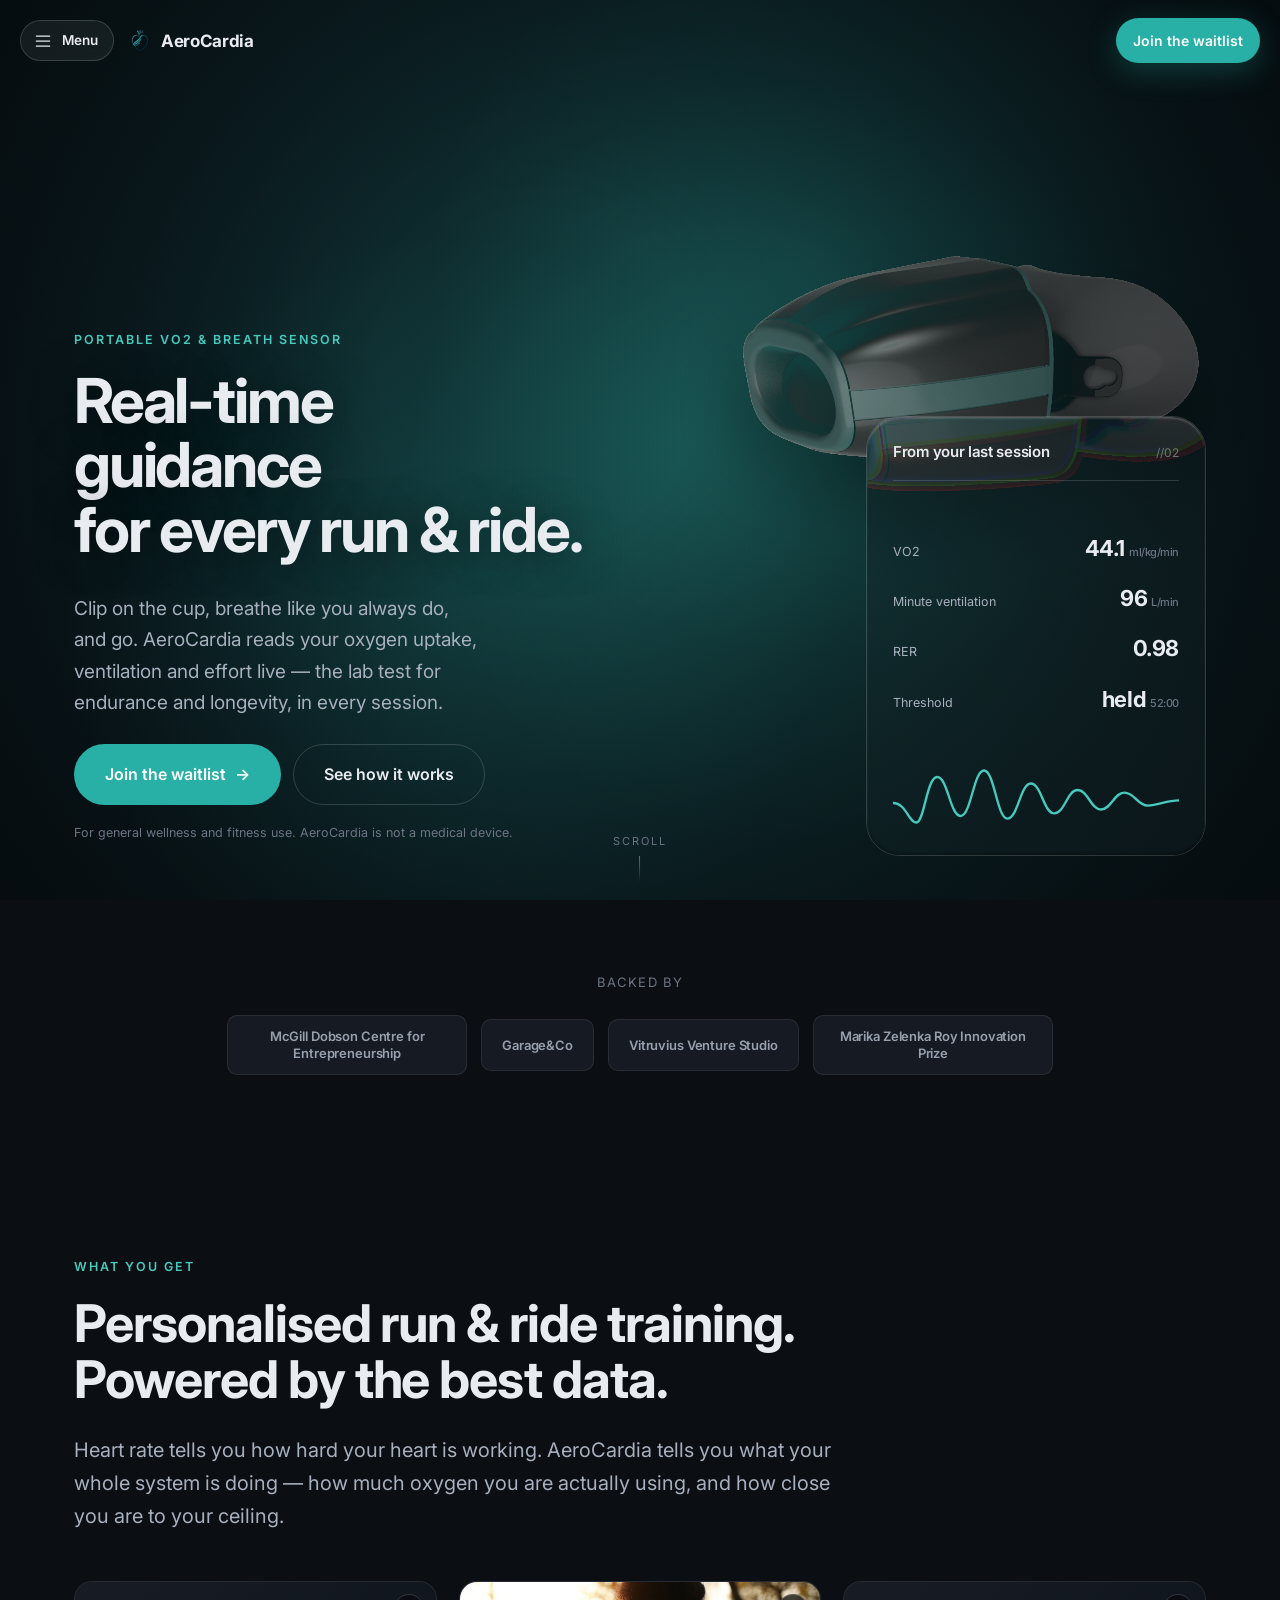
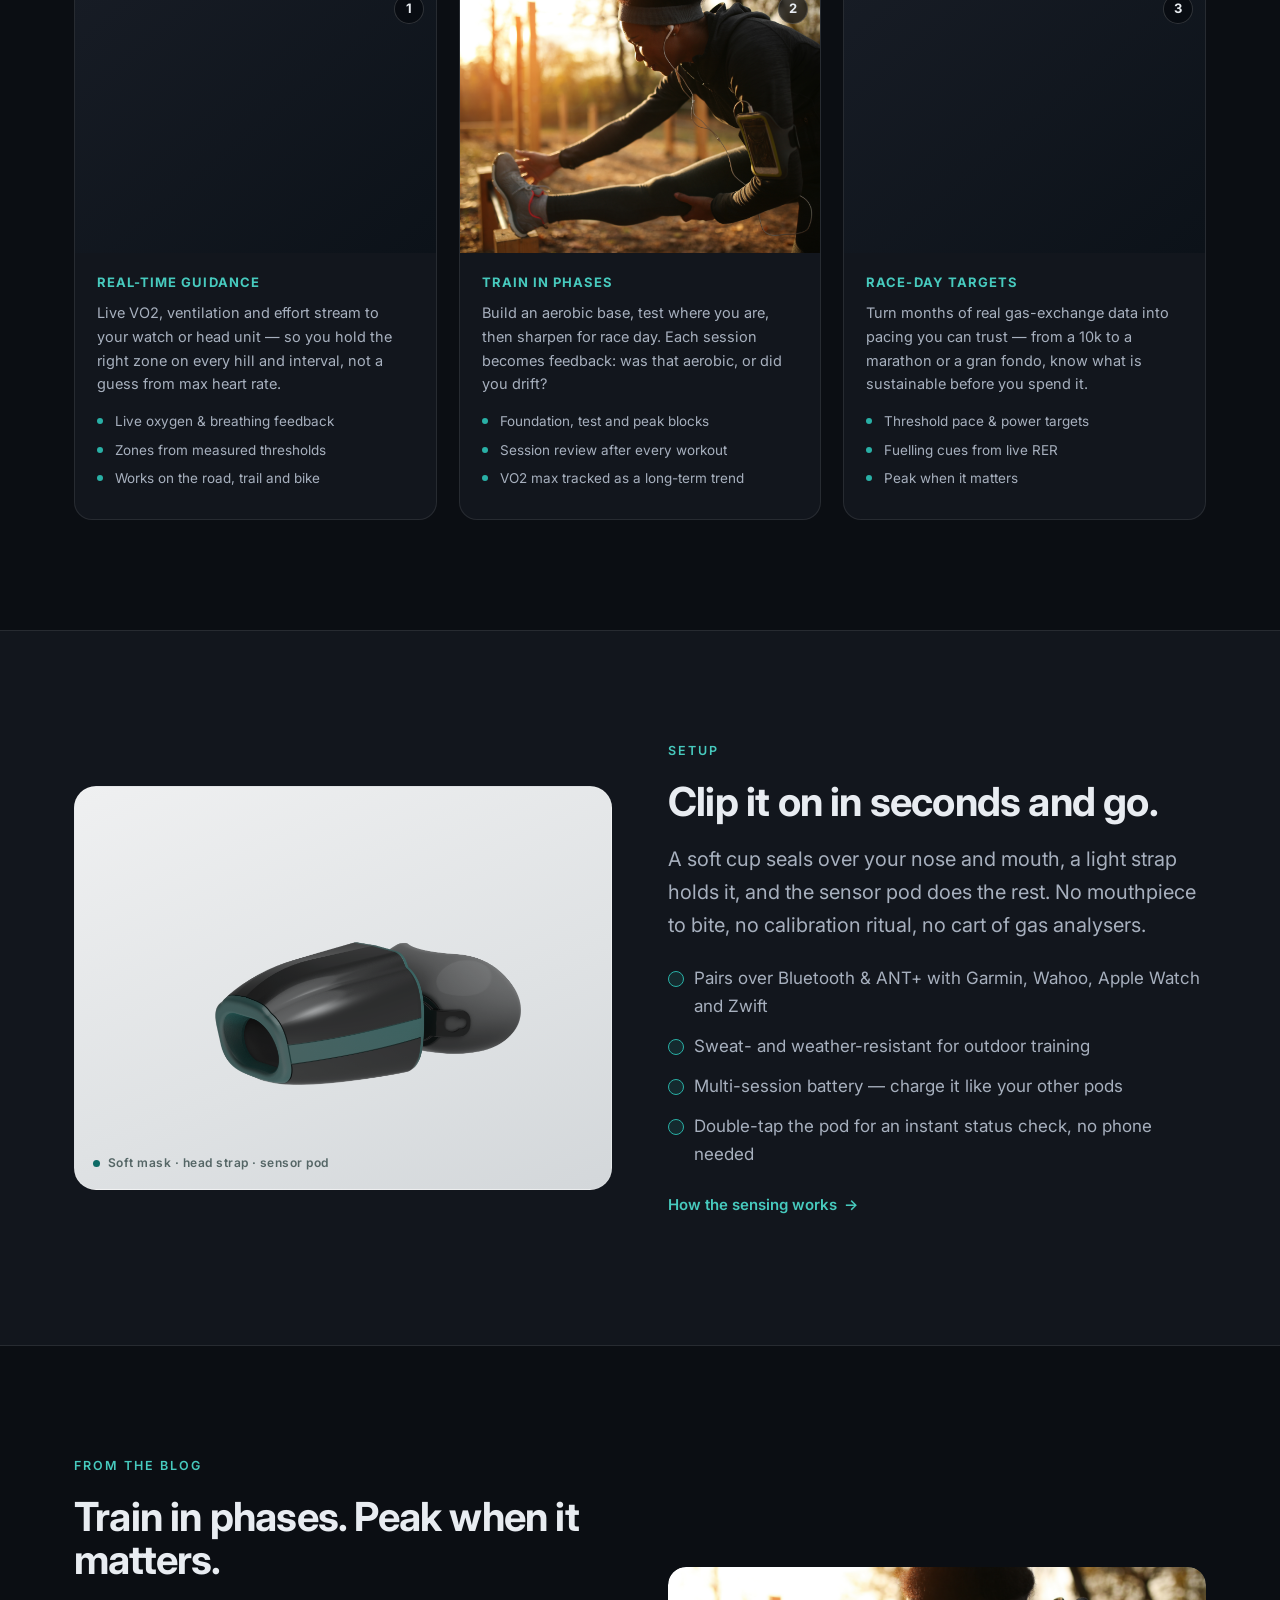
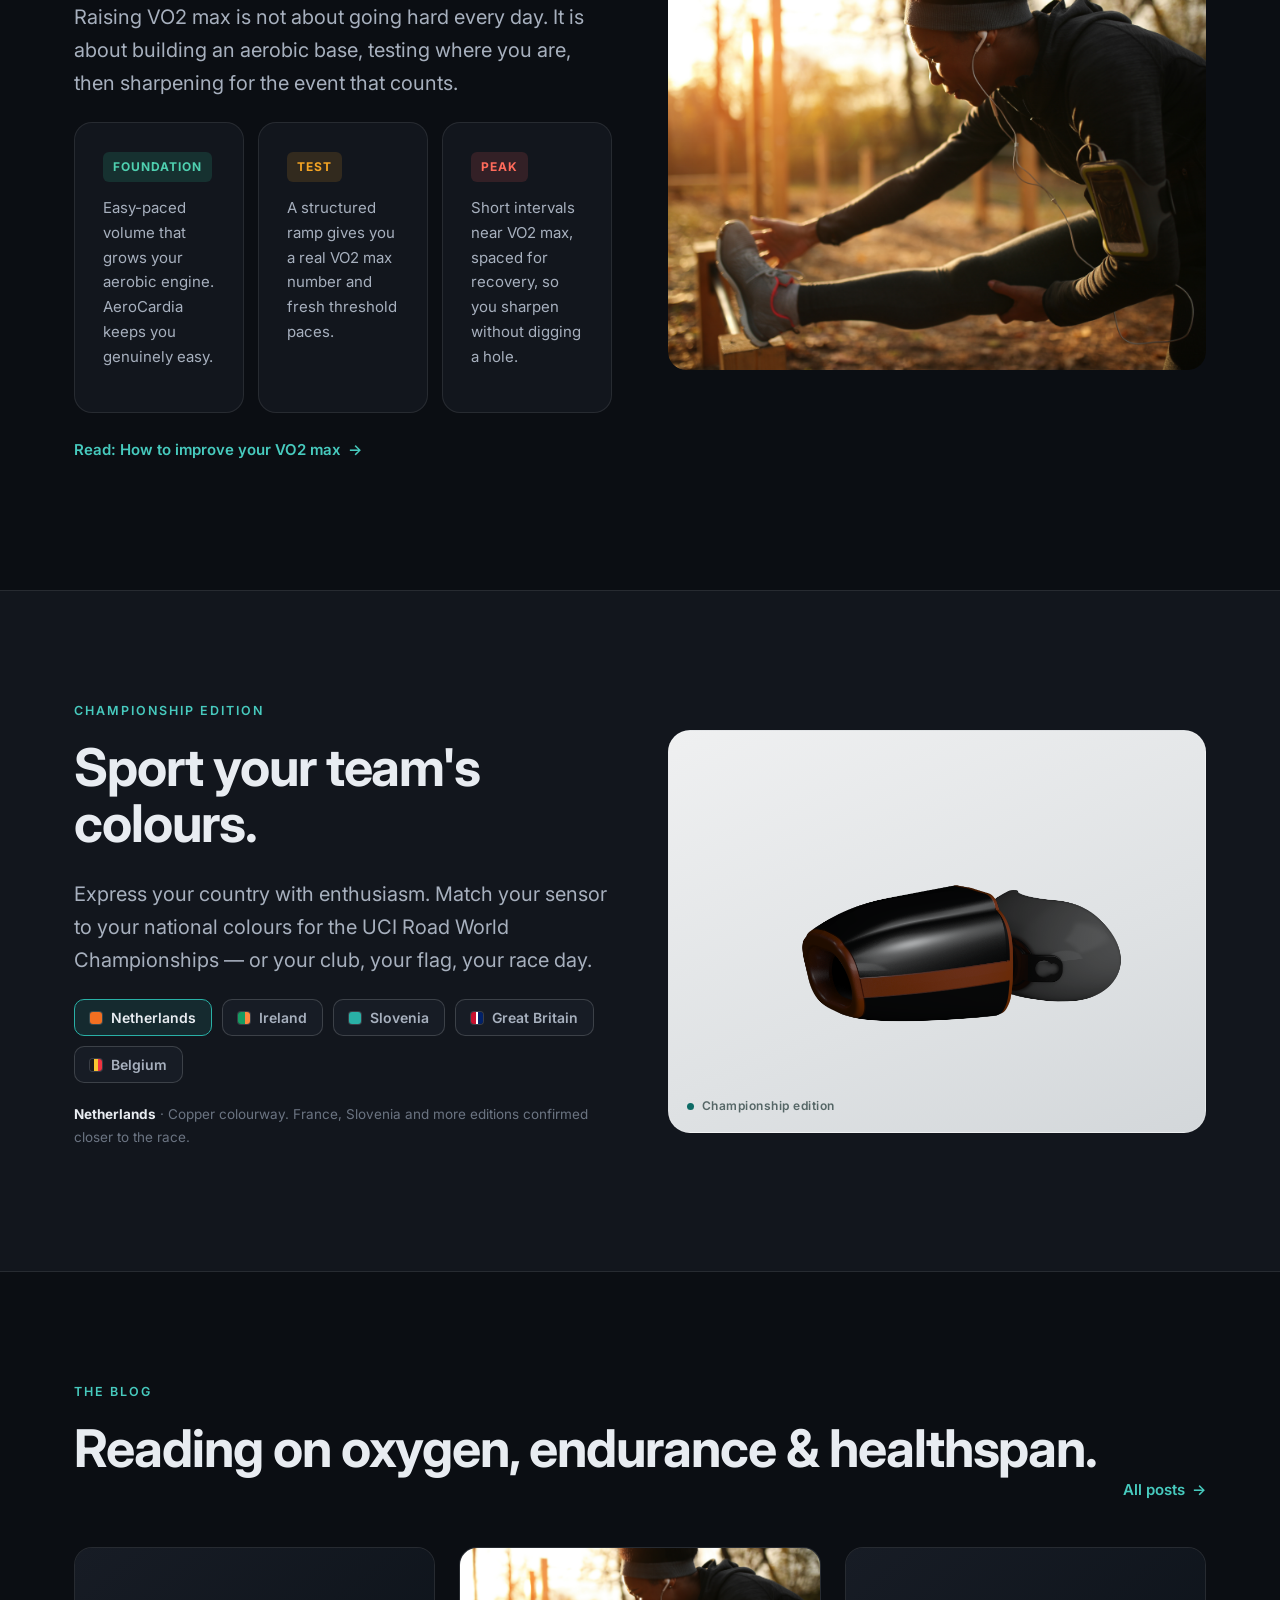
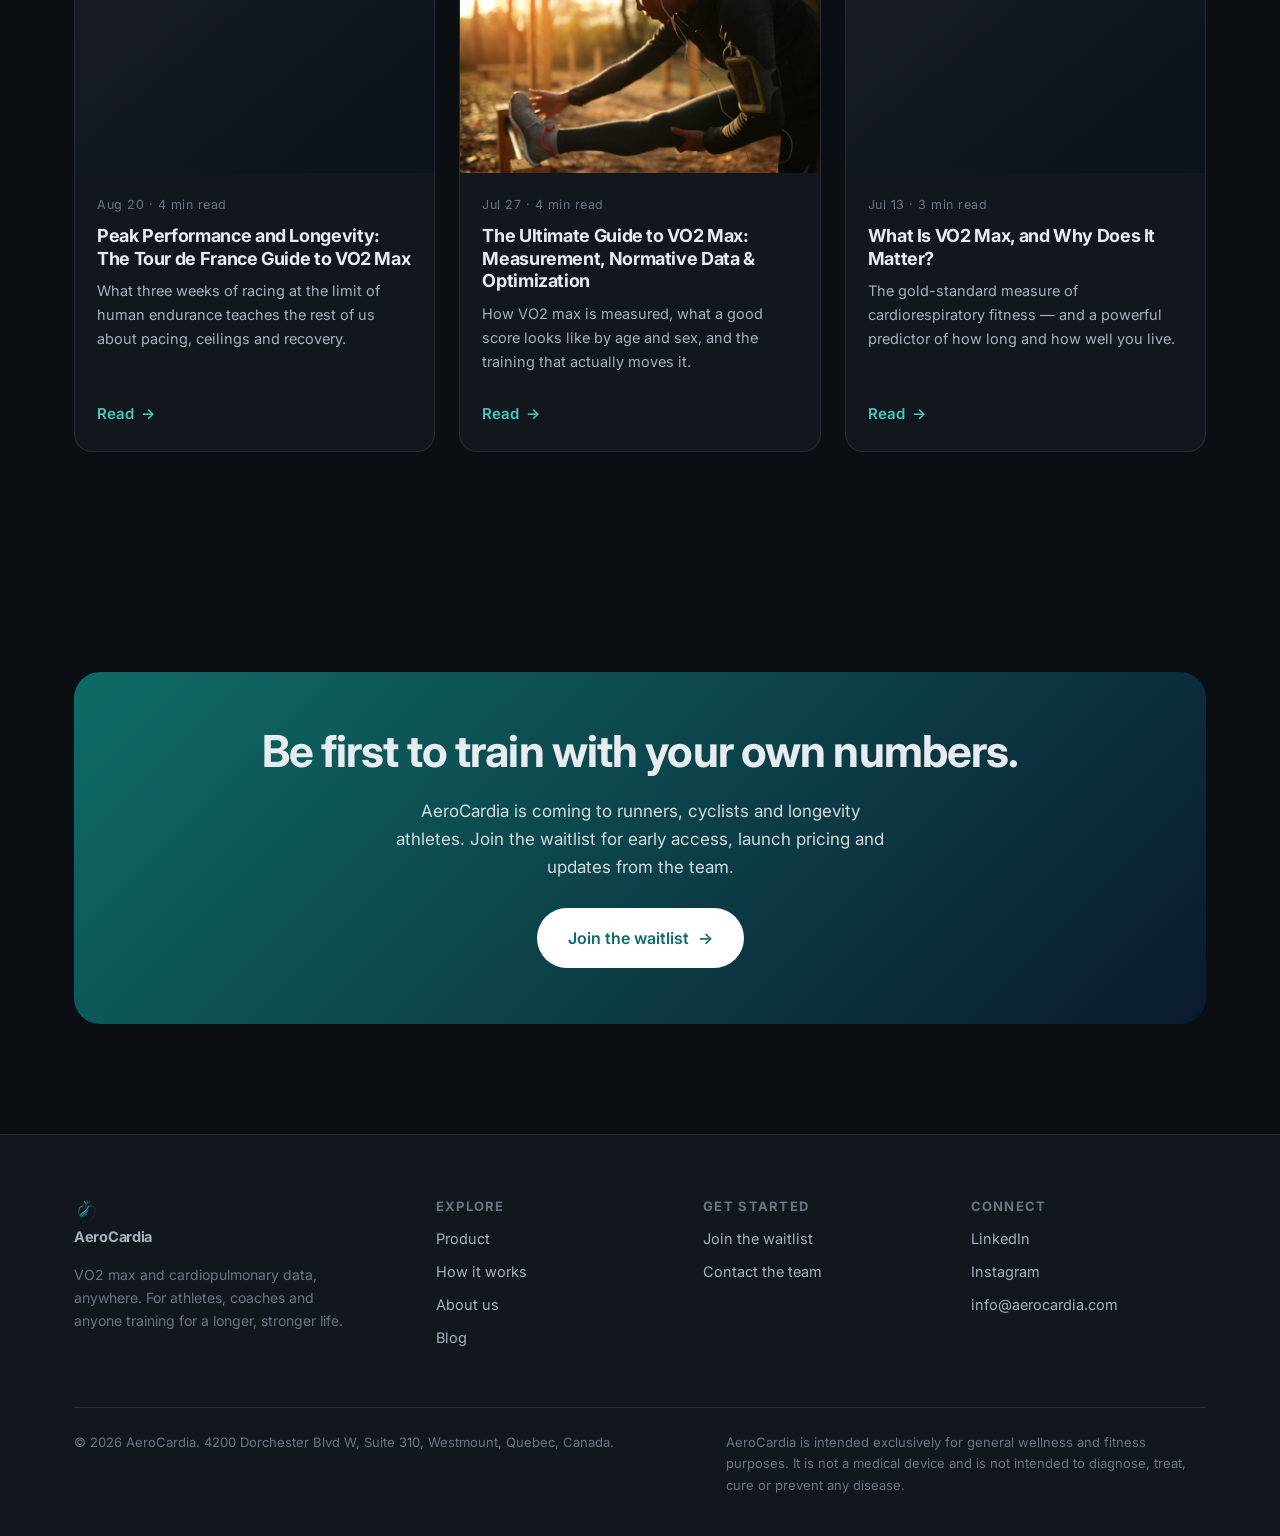
==== commit fcf2ccf8: "Remove stock/placeholder photography from the home page - Numbered cards 1 & 3 and blog cards 1 & 3 " ====
--- a/index.html
+++ b/index.html
@@ -159,8 +159,7 @@
     </div>
     <div class="numbered" style="margin-top:48px">
       <article class="ncard reveal" data-d="1">
-        <div class="ncard__media">
-          <img src="assets/img/cyclists-bw.jpg" onerror="this.onerror=null;this.src='https://picsum.photos/seed/aero-ride/800/600?grayscale'" alt="Cyclist riding at speed" loading="lazy" />
+        <div class="ncard__media ncard__media--empty">
           <span class="ncard__n">1</span>
         </div>
         <div class="ncard__body">
@@ -189,8 +188,7 @@
         </div>
       </article>
       <article class="ncard reveal" data-d="3">
-        <div class="ncard__media">
-          <img src="https://picsum.photos/seed/aero-race/800/600?grayscale" alt="Runner racing" loading="lazy" />
+        <div class="ncard__media ncard__media--empty">
           <span class="ncard__n">3</span>
         </div>
         <div class="ncard__body">
@@ -308,7 +306,7 @@
     </div>
     <div class="posts" style="margin-top:44px">
       <a class="post reveal" data-d="1" href="https://aerocardia.com/blog">
-        <div class="post__img"><img src="assets/img/cyclists-bw.jpg" onerror="this.onerror=null;this.src='https://picsum.photos/seed/aero-tdf/800/500?grayscale'" alt="" loading="lazy" /></div>
+        <div class="post__img"></div>
         <div class="post__body">
           <div class="post__meta">Aug 20 &middot; 4 min read</div>
           <h3>Peak Performance and Longevity: The Tour de France Guide to VO2 Max</h3>
@@ -326,7 +324,7 @@
         </div>
       </a>
       <a class="post reveal" data-d="3" href="https://aerocardia.com/blog">
-        <div class="post__img"><img src="https://picsum.photos/seed/aero-what/800/500?grayscale" alt="" loading="lazy" /></div>
+        <div class="post__img"></div>
         <div class="post__body">
           <div class="post__meta">Jul 13 &middot; 3 min read</div>
           <h3>What Is VO2 Max, and Why Does It Matter?</h3>
@@ -338,23 +336,10 @@
   </div>
 </section>
 
-<!-- ============ IDLE IMAGE STRIP ============ -->
-<div class="strip" aria-hidden="true">
-  <div class="strip__track">
-    <div class="strip__item"><img src="assets/img/vo2-phases.jpg" alt="" /></div>
-    <div class="strip__item"><img src="assets/img/cyclists-bw.jpg" onerror="this.onerror=null;this.src='https://picsum.photos/seed/aero-bike1/600/400?grayscale'" alt="" /></div>
-    <div class="strip__item"><img src="https://picsum.photos/seed/aero-trail1/600/400?grayscale" alt="" /></div>
-    <div class="strip__item"><img src="https://picsum.photos/seed/aero-run2/600/400?grayscale" alt="" /></div>
-    <div class="strip__item"><img src="https://picsum.photos/seed/aero-bike2/600/400?grayscale" alt="" /></div>
-    <div class="strip__item"><img src="https://picsum.photos/seed/aero-run3/600/400?grayscale" alt="" /></div>
-    <div class="strip__item"><img src="assets/img/vo2-phases.jpg" alt="" /></div>
-    <div class="strip__item"><img src="assets/img/cyclists-bw.jpg" onerror="this.onerror=null;this.src='https://picsum.photos/seed/aero-bike1/600/400?grayscale'" alt="" /></div>
-    <div class="strip__item"><img src="https://picsum.photos/seed/aero-trail1/600/400?grayscale" alt="" /></div>
-    <div class="strip__item"><img src="https://picsum.photos/seed/aero-run2/600/400?grayscale" alt="" /></div>
-    <div class="strip__item"><img src="https://picsum.photos/seed/aero-bike2/600/400?grayscale" alt="" /></div>
-    <div class="strip__item"><img src="https://picsum.photos/seed/aero-run3/600/400?grayscale" alt="" /></div>
-  </div>
-</div>
+<!-- ============ IDLE IMAGE STRIP ============
+     Disabled for now — it was entirely stock/placeholder photography.
+     Re-enable once real running/cycling shots are in assets/img/, then
+     restore .strip markup (see git history) in place of this comment. -->
 
 <!-- ============ CTA ============ -->
 <section class="section">
--- a/assets/css/styles.css
+++ b/assets/css/styles.css
@@ -342,17 +342,18 @@
 /* ---------- Backer / partner logos ---------- */
 .backers { display: flex; flex-wrap: wrap; align-items: center; justify-content: center; gap: 14px; }
 .backer {
-  display: grid; place-items: center; height: 58px; padding: 0 22px;
-  background: #F5F5F3; border: 1px solid rgba(255,255,255,0.08); border-radius: 10px;
-  opacity: 0.86; transition: opacity .18s var(--ease), transform .18s var(--ease);
-}
-.backer:hover { opacity: 1; transform: translateY(-2px); }
-.backer img { height: 30px; width: auto; max-width: 180px; object-fit: contain; display: block; }
+  display: grid; place-items: center; min-height: 52px; padding: 12px 20px;
+  background: var(--bg-elev-2); border: 1px solid var(--line); border-radius: 10px;
+  opacity: 0.9; transition: opacity .18s var(--ease), transform .18s var(--ease), border-color .18s;
+}
+.backer:hover { opacity: 1; transform: translateY(-2px); border-color: var(--line-strong); }
+.backer img { height: 28px; width: auto; max-width: 170px; object-fit: contain; display: block; }
+.backer img[hidden] { display: none; }
 .backer__txt {
-  font-size: 13.5px; font-weight: 600; color: #2a2f36; text-align: center; line-height: 1.25;
-  max-width: 15ch; letter-spacing: -0.01em;
-}
-@media (max-width: 640px) { .backer { height: 50px; padding: 0 16px; } .backer img { height: 24px; } }
+  font-size: 13px; font-weight: 600; color: var(--text-dim); text-align: center; line-height: 1.3;
+  max-width: 22ch; letter-spacing: -0.01em;
+}
+@media (max-width: 640px) { .backer { padding: 10px 14px; } .backer img { height: 22px; } }
 
 /* ---------- Stat pills ---------- */
 .stats { display: grid; grid-template-columns: repeat(3,1fr); gap: 18px; }
@@ -527,7 +528,7 @@
 .hero-glass__actions { display: flex; gap: 12px; flex-wrap: wrap; }
 .hero-glass__note { margin-top: 18px; font-size: 12.5px; color: var(--text-mute); }
 .hero-scroll {
-  position: absolute; left: 50%; bottom: 18px; transform: translateX(-50%);
+  position: absolute; left: 50%; bottom: 18px; transform: translateX(-50%); z-index: 3;
   font-size: 11px; letter-spacing: 0.18em; text-transform: uppercase; color: var(--text-mute);
   display: flex; flex-direction: column; align-items: center; gap: 6px;
 }
@@ -551,11 +552,11 @@
 #dup-stage { position: absolute; inset: 0; width: 100%; height: 100%; filter: url(#liquid-glass-refraction); }
 .glass-card__frost {
   position: absolute; inset: 0; z-index: 1; border-radius: 34px; pointer-events: none;
-  background: rgba(18, 34, 38, 0.30);
+  background: rgba(16, 30, 34, 0.44);
   box-shadow: inset 0 1.5px 2px rgba(255, 255, 255, 0.22), inset 0 -1px 3px rgba(0, 0, 0, 0.4);
   transition: background .4s;
 }
-.glass-card:hover .glass-card__frost { background: rgba(24, 44, 48, 0.24); }
+.glass-card:hover .glass-card__frost { background: rgba(20, 38, 42, 0.36); }
 .glass-card__head, .glass-card__body, .glass-card__wave { position: relative; z-index: 2; }
 .glass-card__head {
   display: flex; align-items: baseline; justify-content: space-between; gap: 1rem;
@@ -586,6 +587,7 @@
 .ncard:hover { border-color: var(--line-strong); transform: translateY(-3px); }
 .ncard__media { position: relative; aspect-ratio: 4 / 3; overflow: hidden; background: var(--bg-elev-2); }
 .ncard__media img { width: 100%; height: 100%; object-fit: cover; }
+.ncard__media--empty { background: linear-gradient(140deg, var(--bg-elev-2), #0c1219); }
 .ncard__n {
   position: absolute; top: 12px; right: 12px; width: 30px; height: 30px; border-radius: 50%;
   display: grid; place-items: center; font-size: 13px; font-weight: 700;
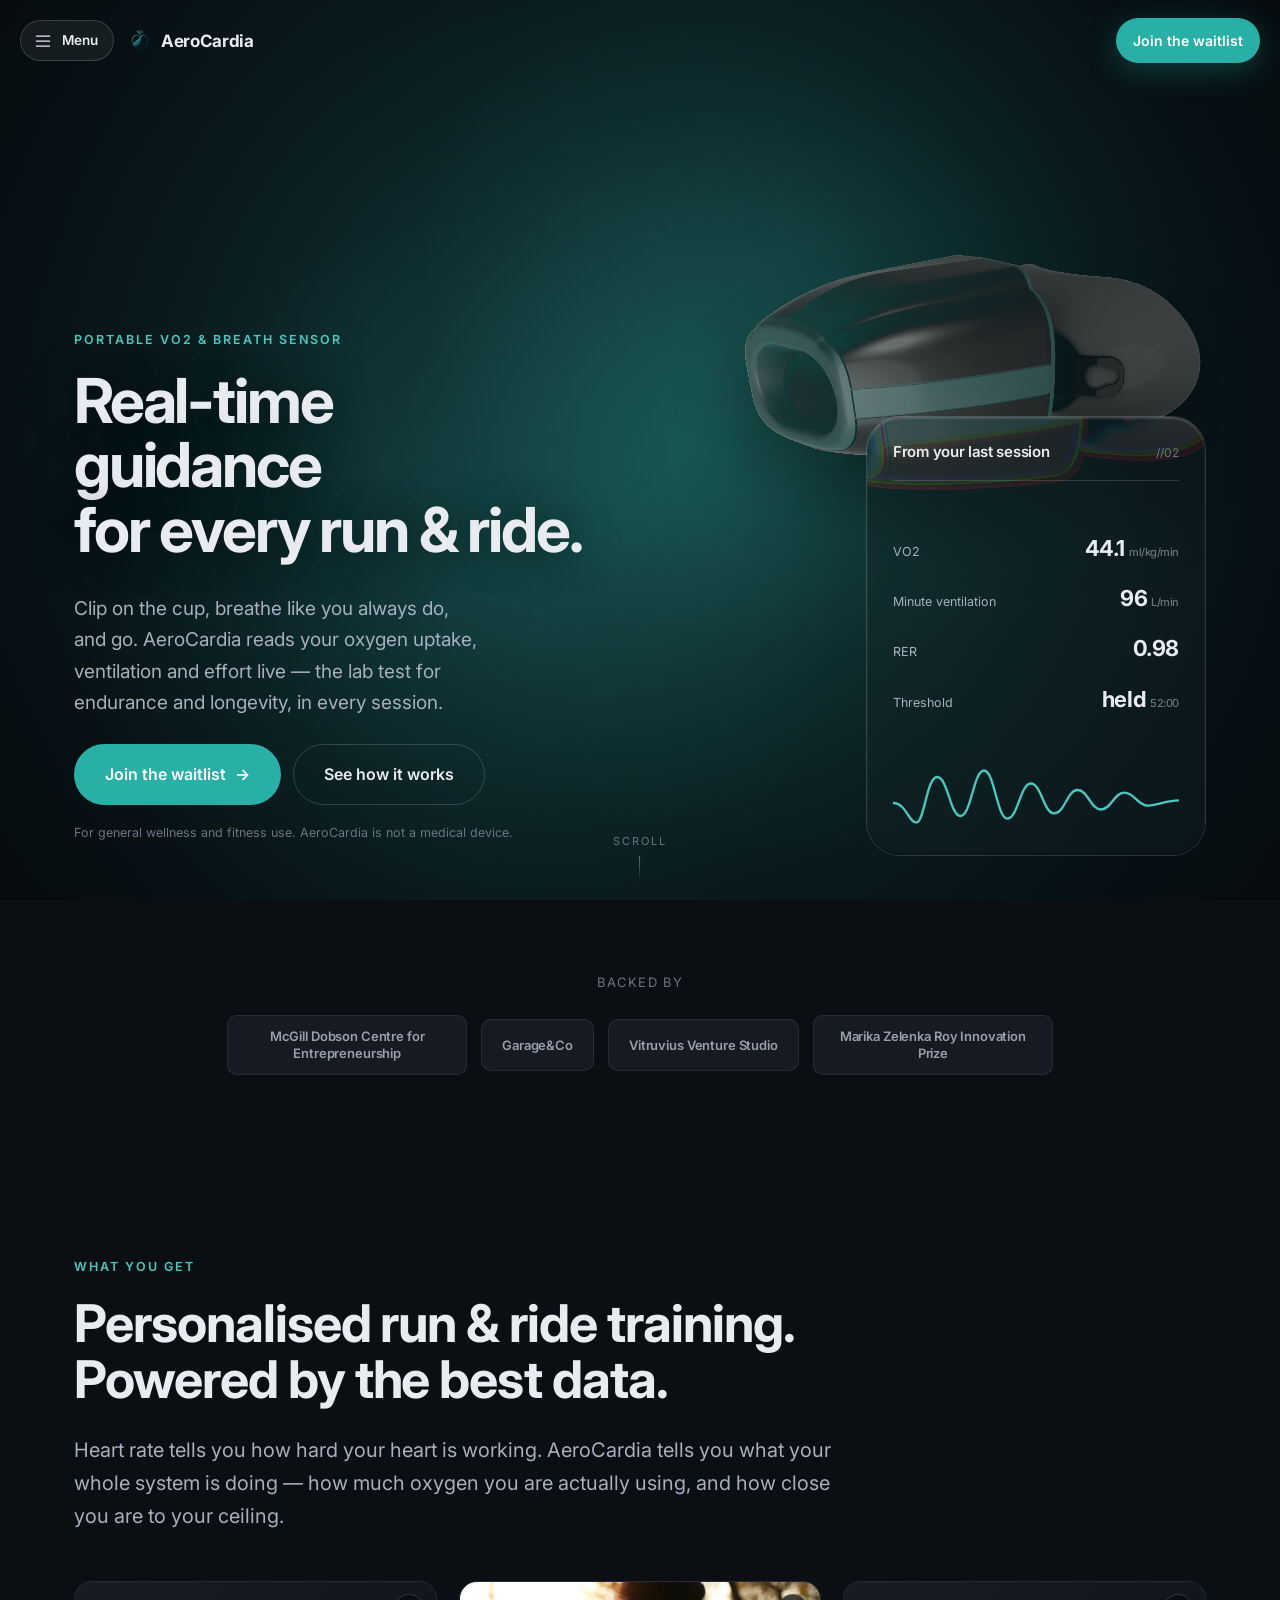
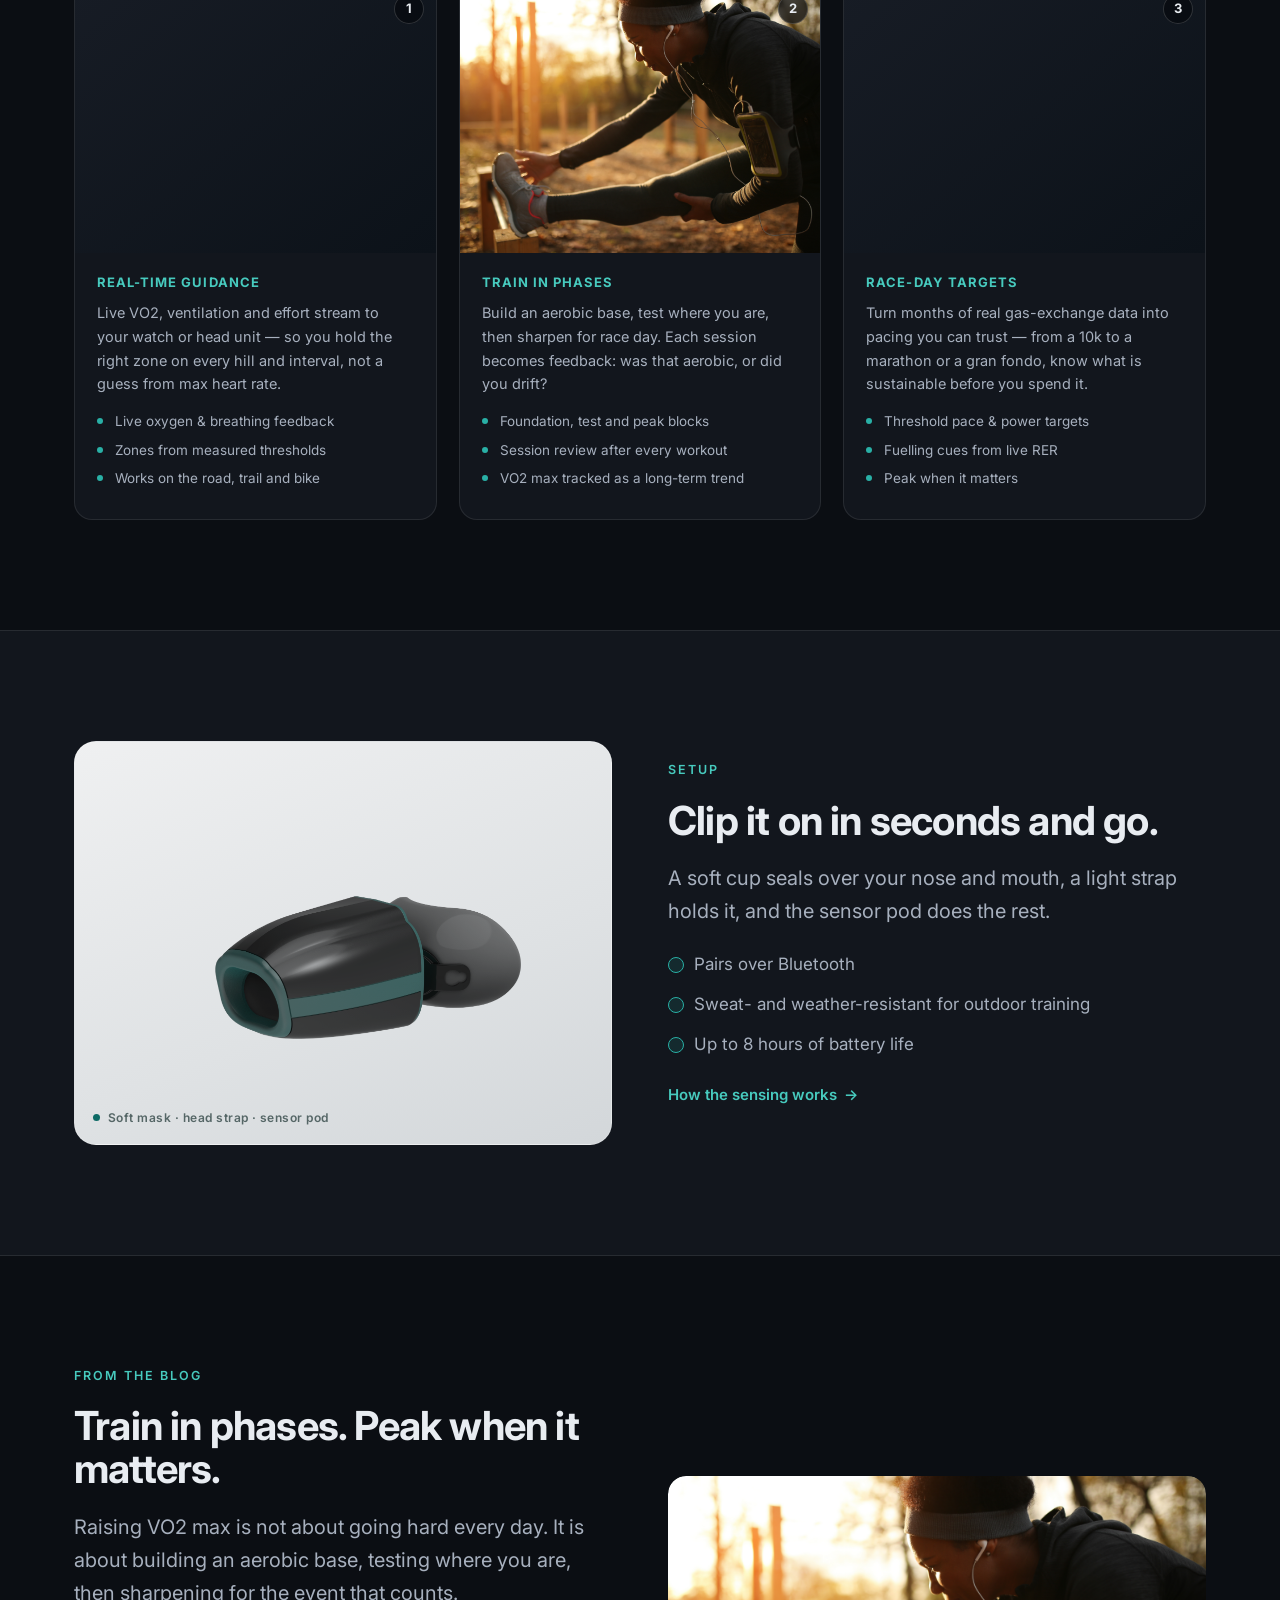
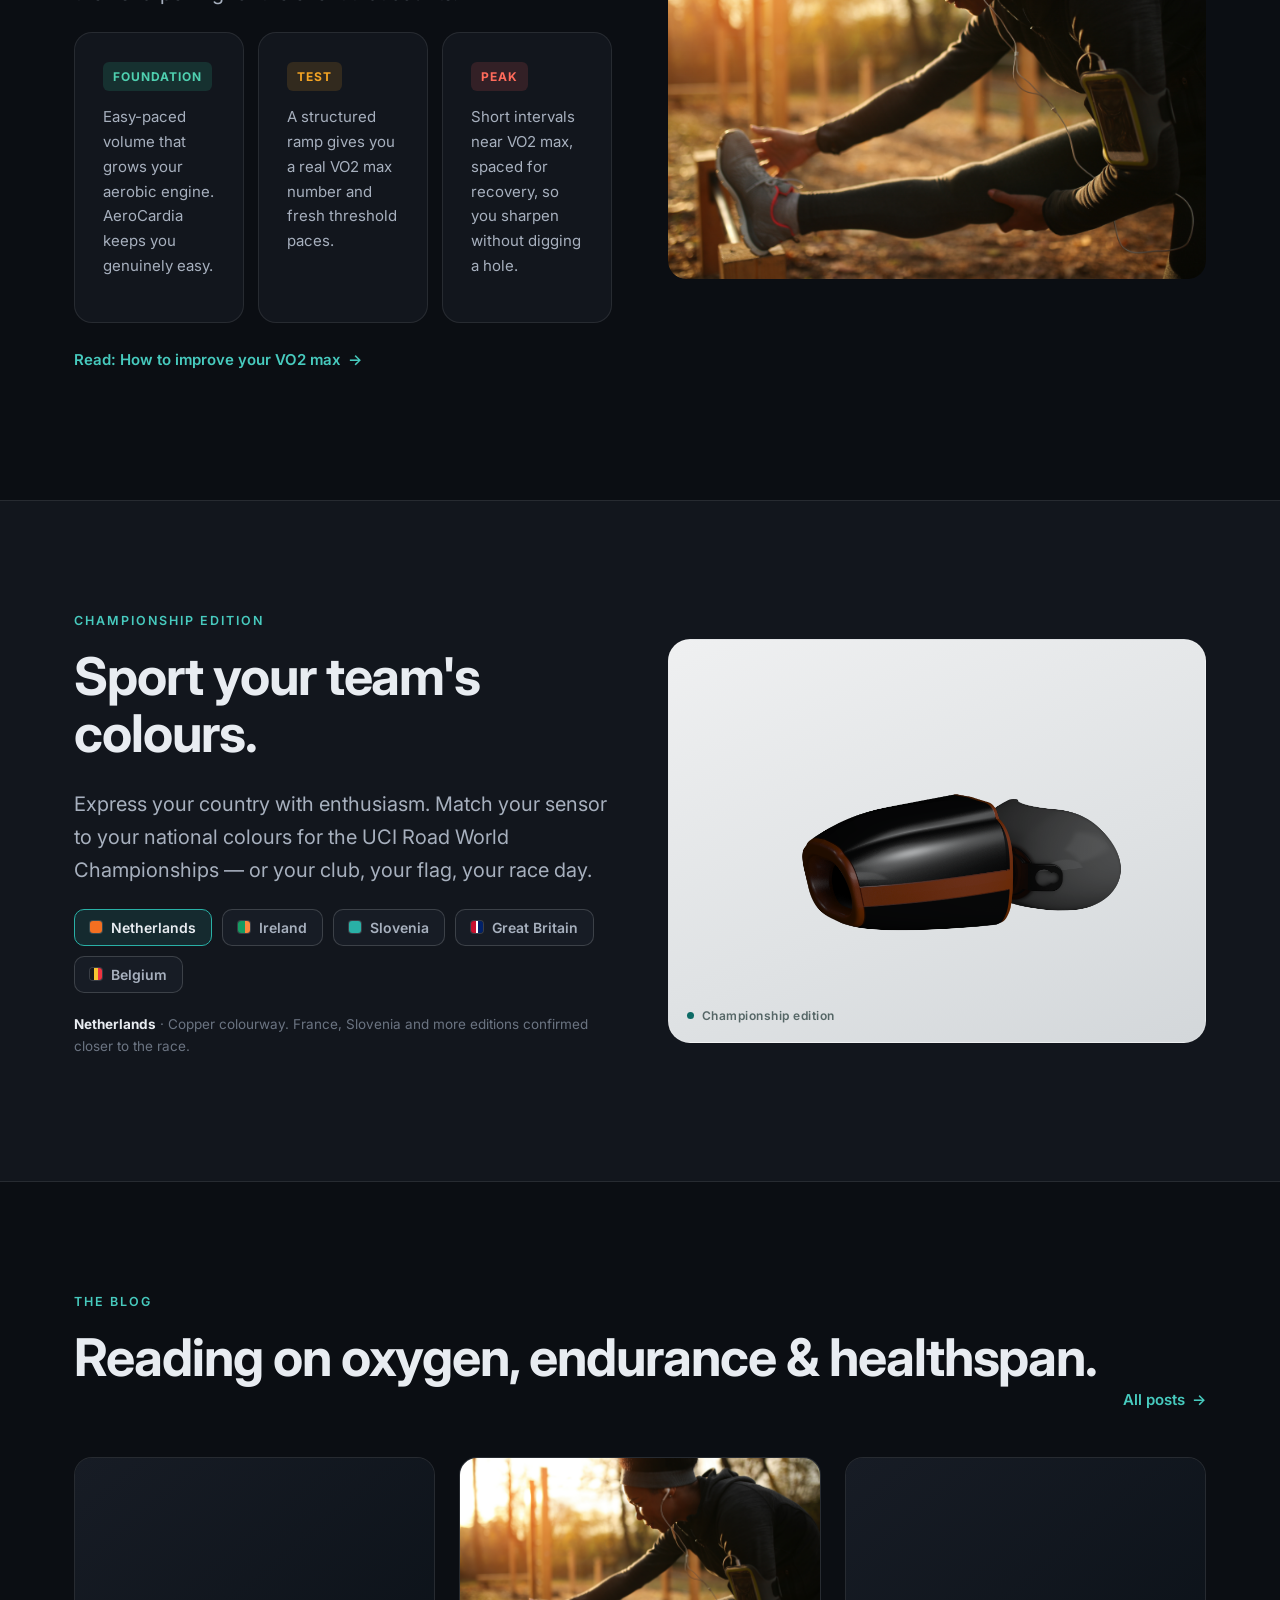
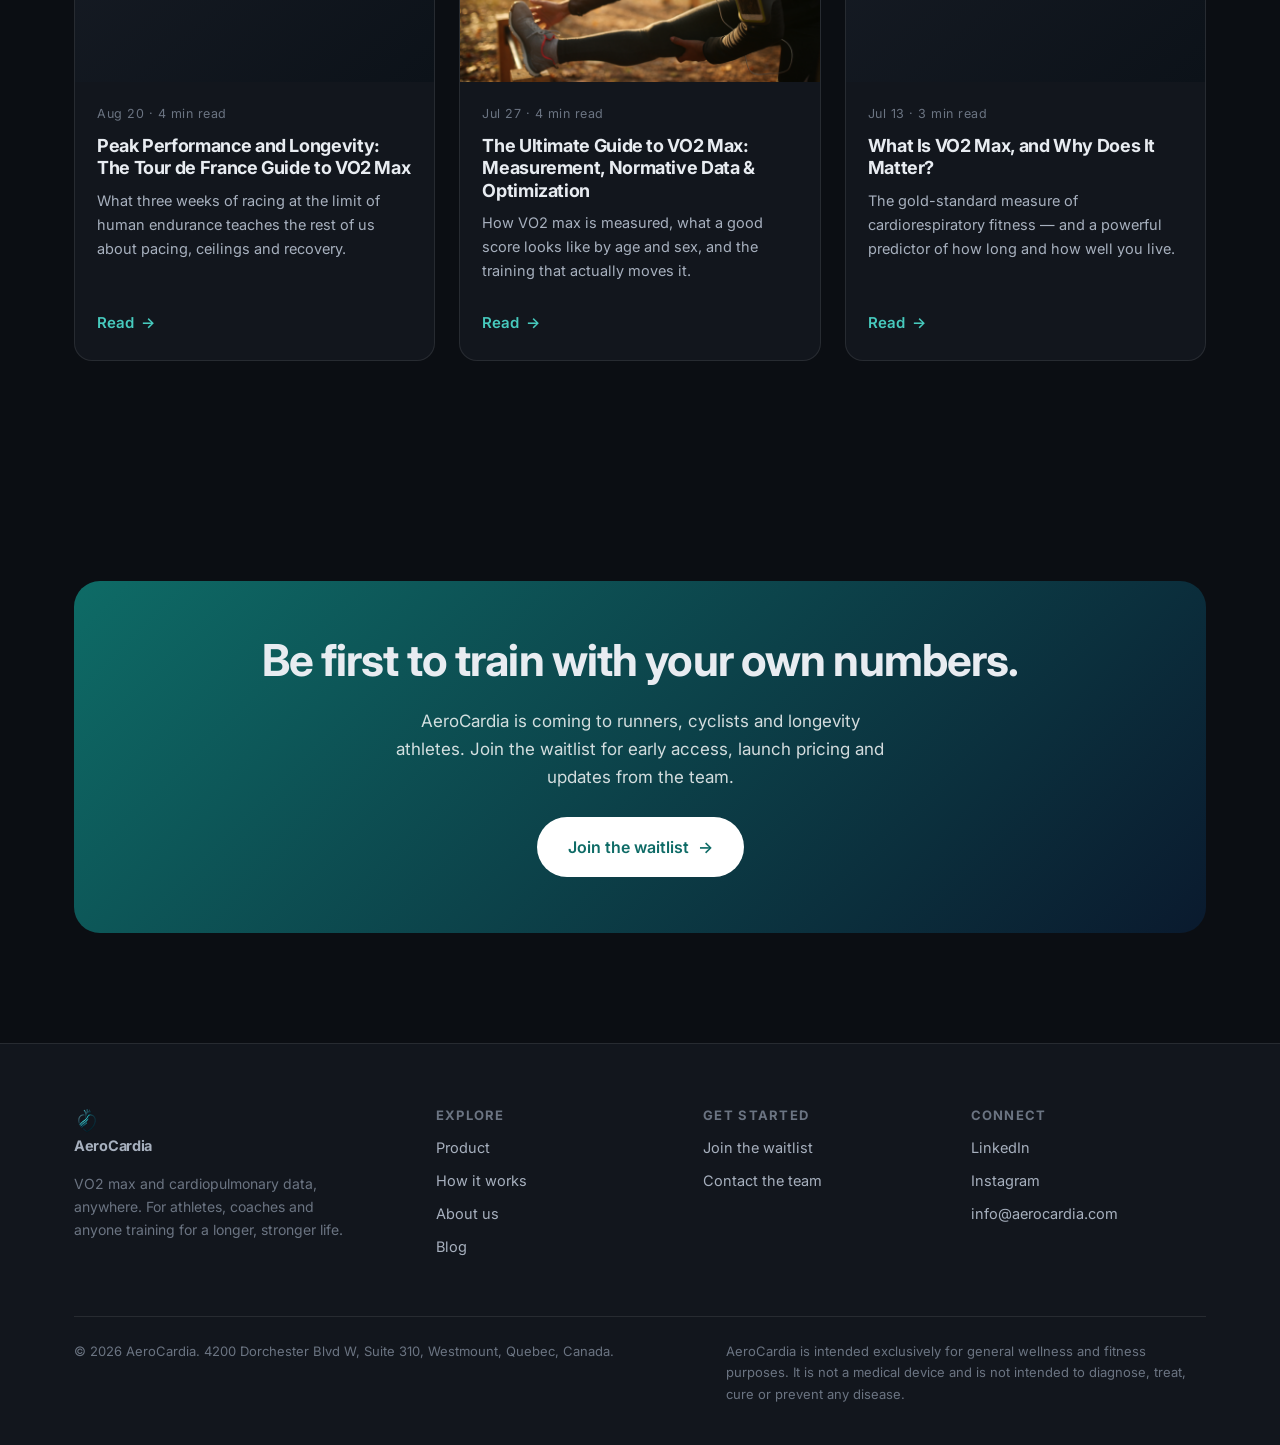
==== commit 631fec7b: "Trim setup copy: drop mouthpiece line, ANT+/device list, double-tap bullet - "Clip it on in seconds " ====
--- a/index.html
+++ b/index.html
@@ -220,12 +220,11 @@
       <div class="reveal" data-d="1">
         <span class="eyebrow">Setup</span>
         <h2>Clip it on in seconds and go.</h2>
-        <p class="lede">A soft cup seals over your nose and mouth, a light strap holds it, and the sensor pod does the rest. No mouthpiece to bite, no calibration ritual, no cart of gas analysers.</p>
+        <p class="lede">A soft cup seals over your nose and mouth, a light strap holds it, and the sensor pod does the rest.</p>
         <ul>
-          <li>Pairs over Bluetooth &amp; ANT+ with Garmin, Wahoo, Apple Watch and Zwift</li>
+          <li>Pairs over Bluetooth</li>
           <li>Sweat- and weather-resistant for outdoor training</li>
-          <li>Multi-session battery — charge it like your other pods</li>
-          <li>Double-tap the pod for an instant status check, no phone needed</li>
+          <li>Up to 8 hours of battery life</li>
         </ul>
         <p style="margin-top:22px"><a class="link" href="how-it-works.html">How the sensing works <span class="arrow">&rarr;</span></a></p>
       </div>
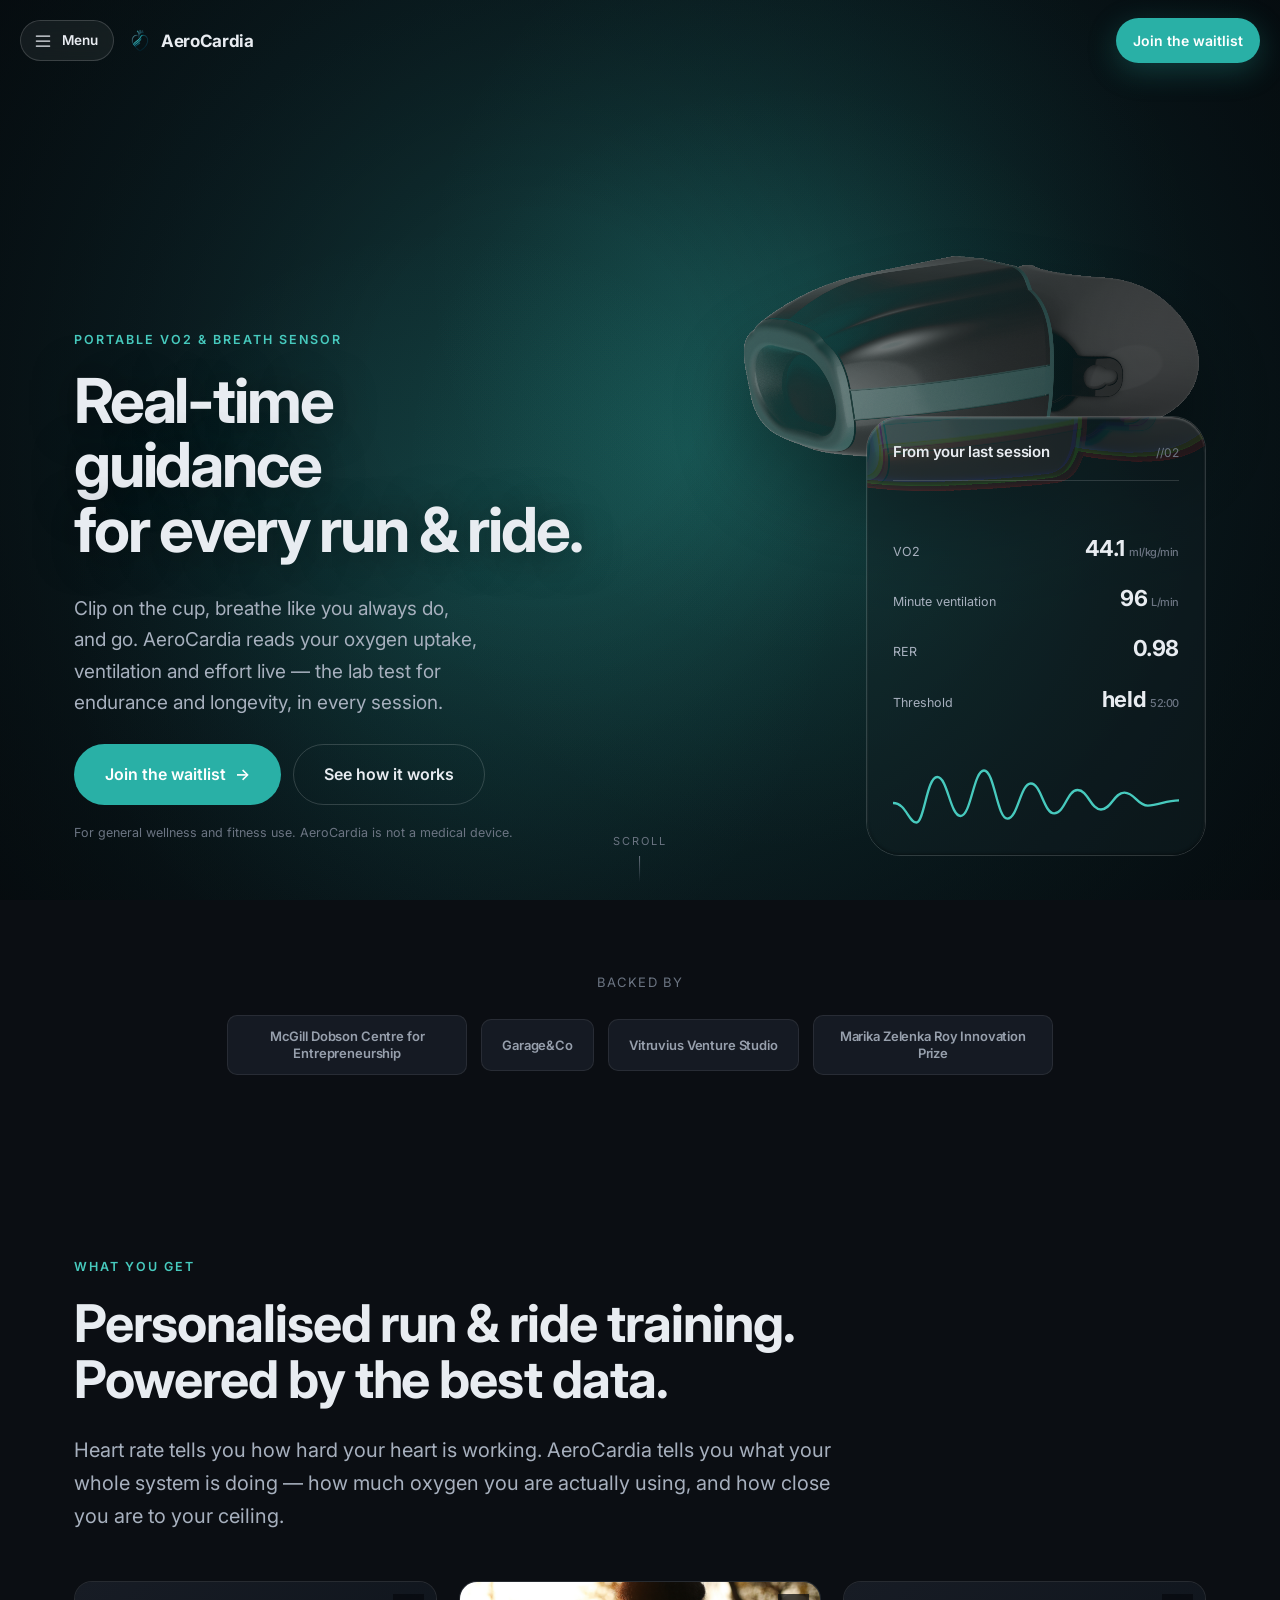
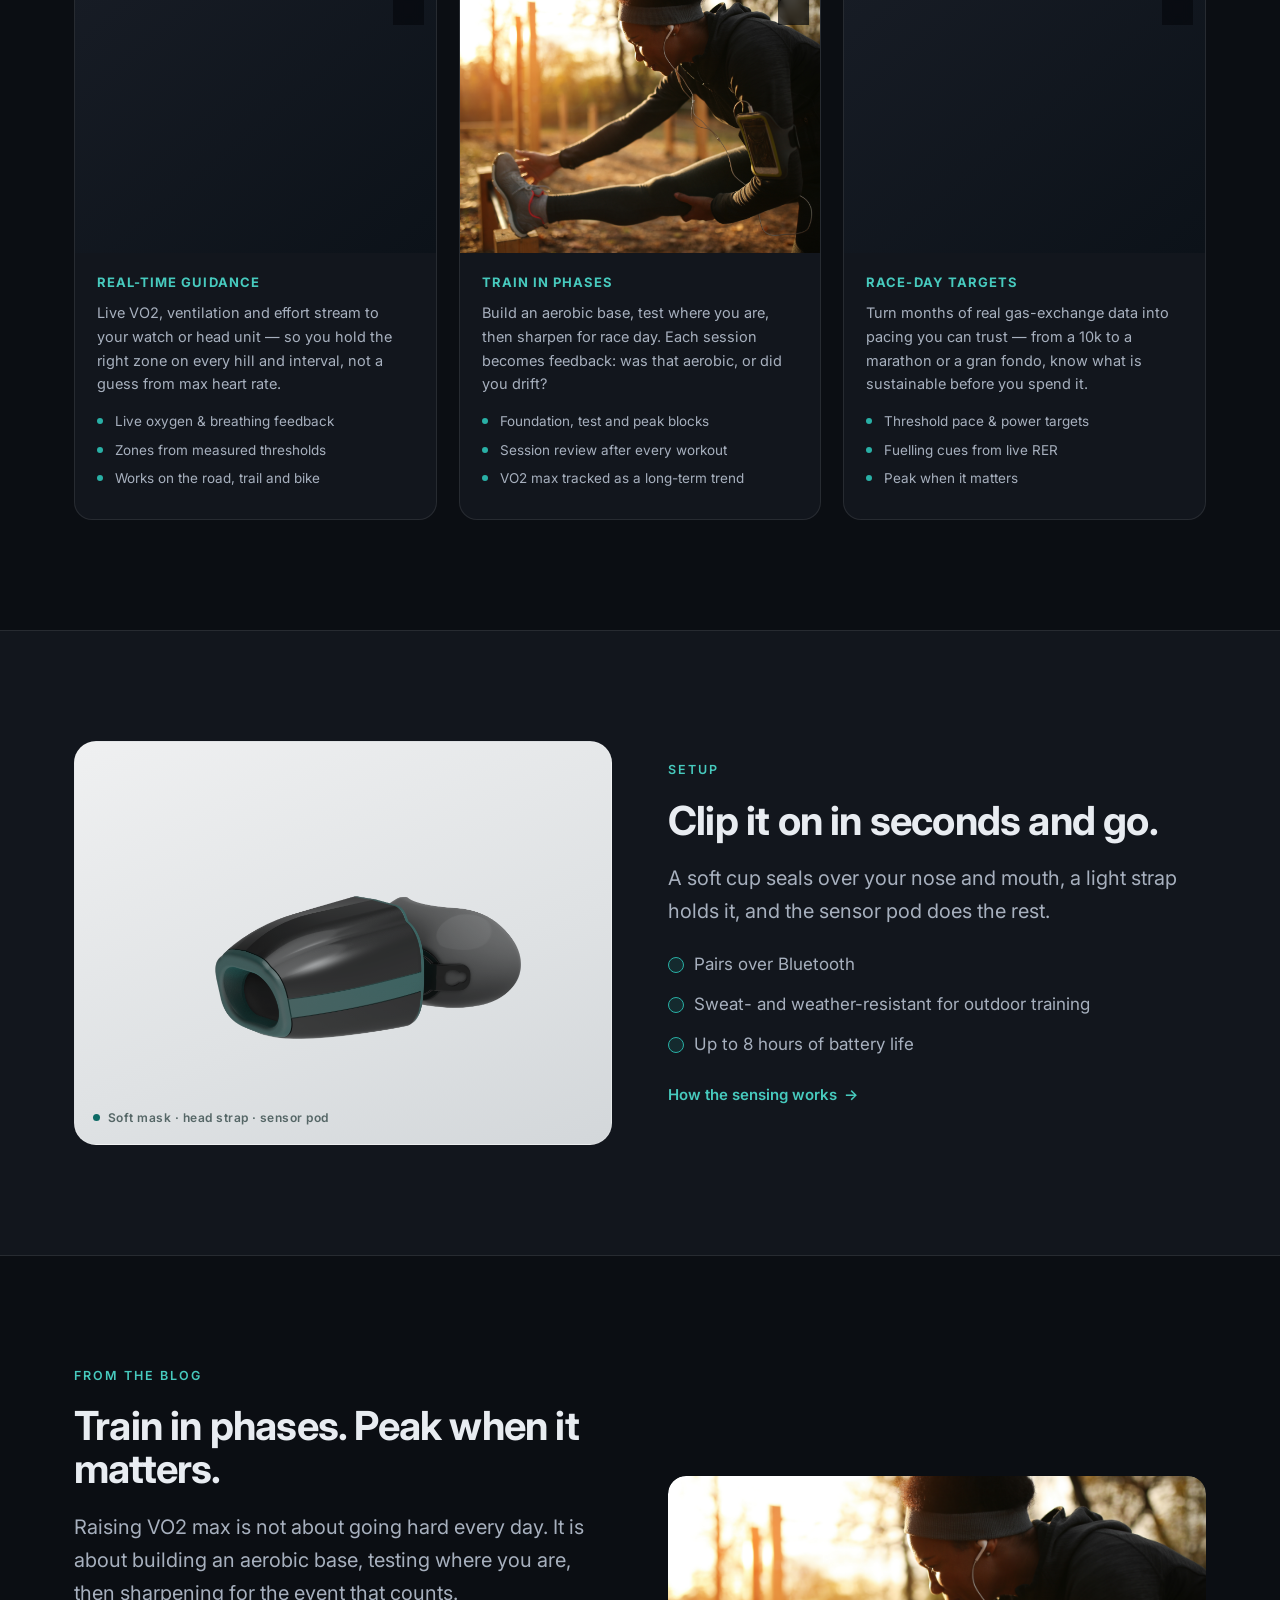
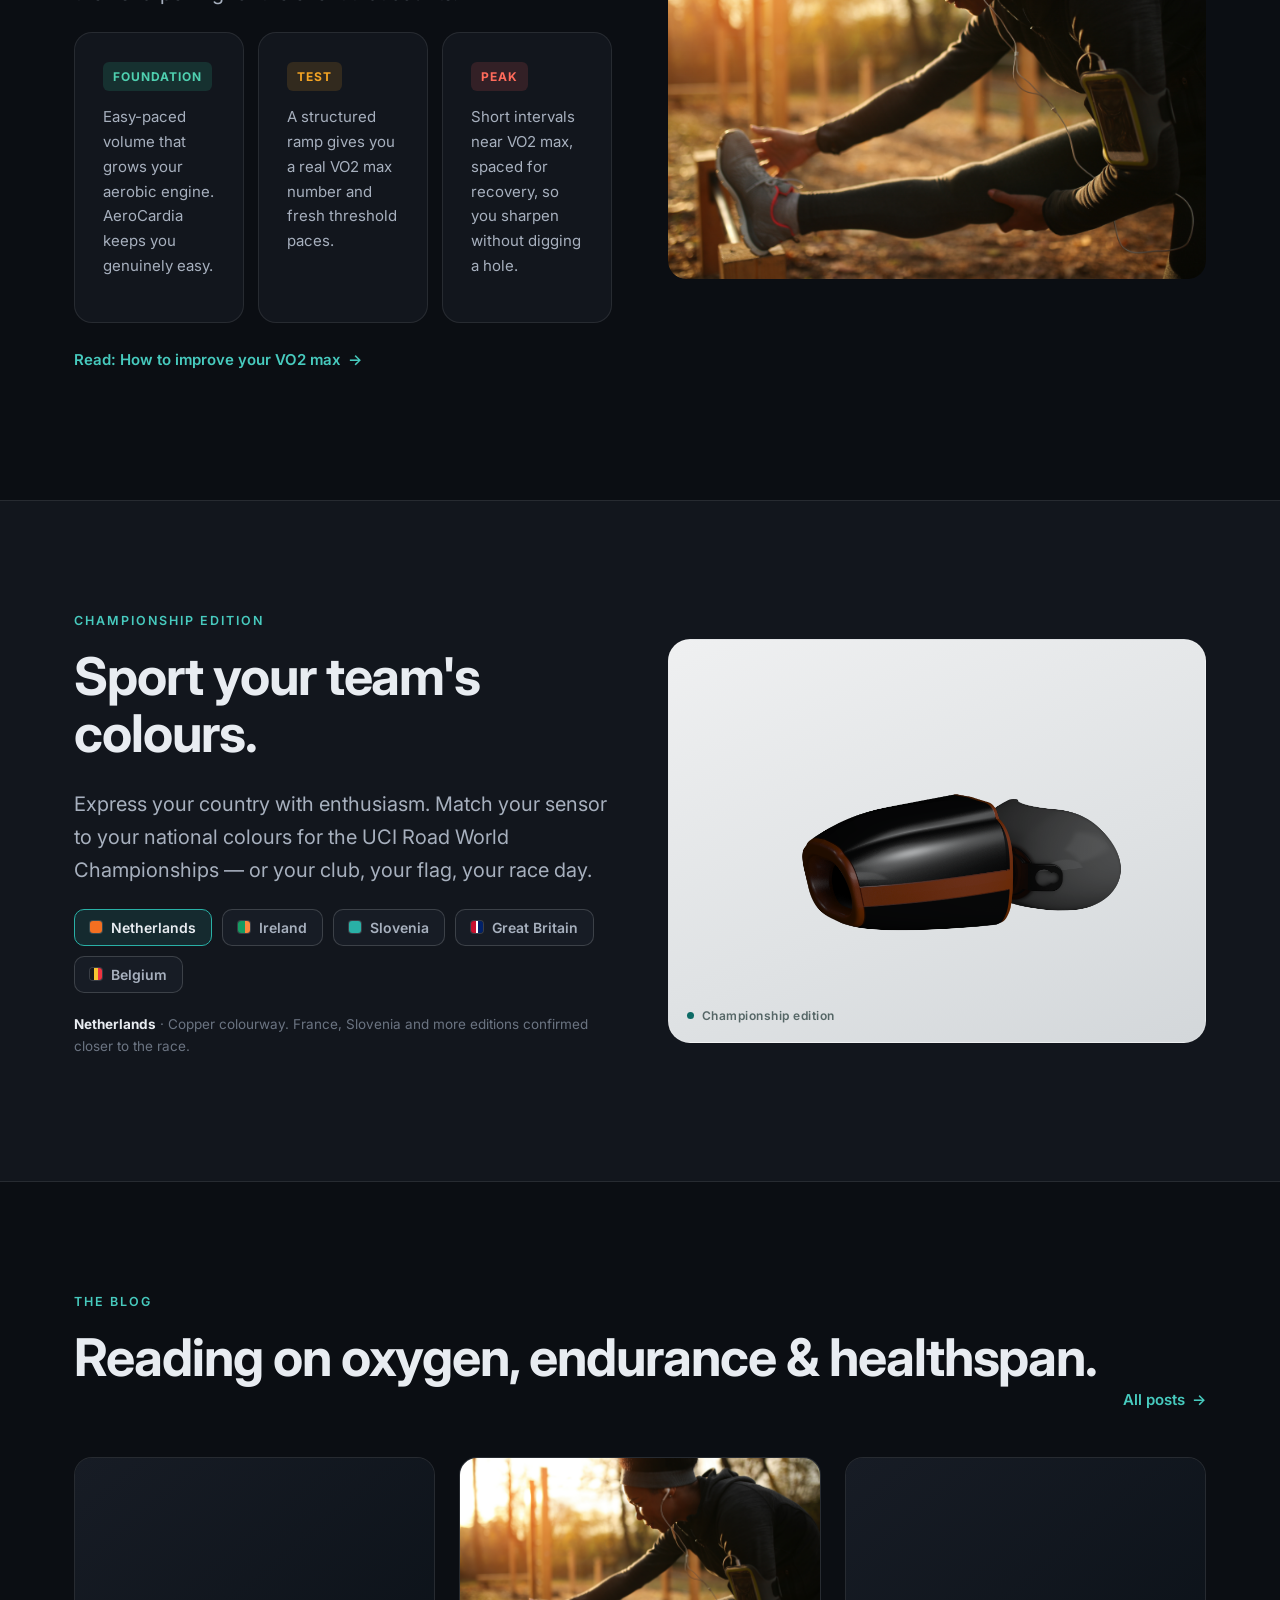
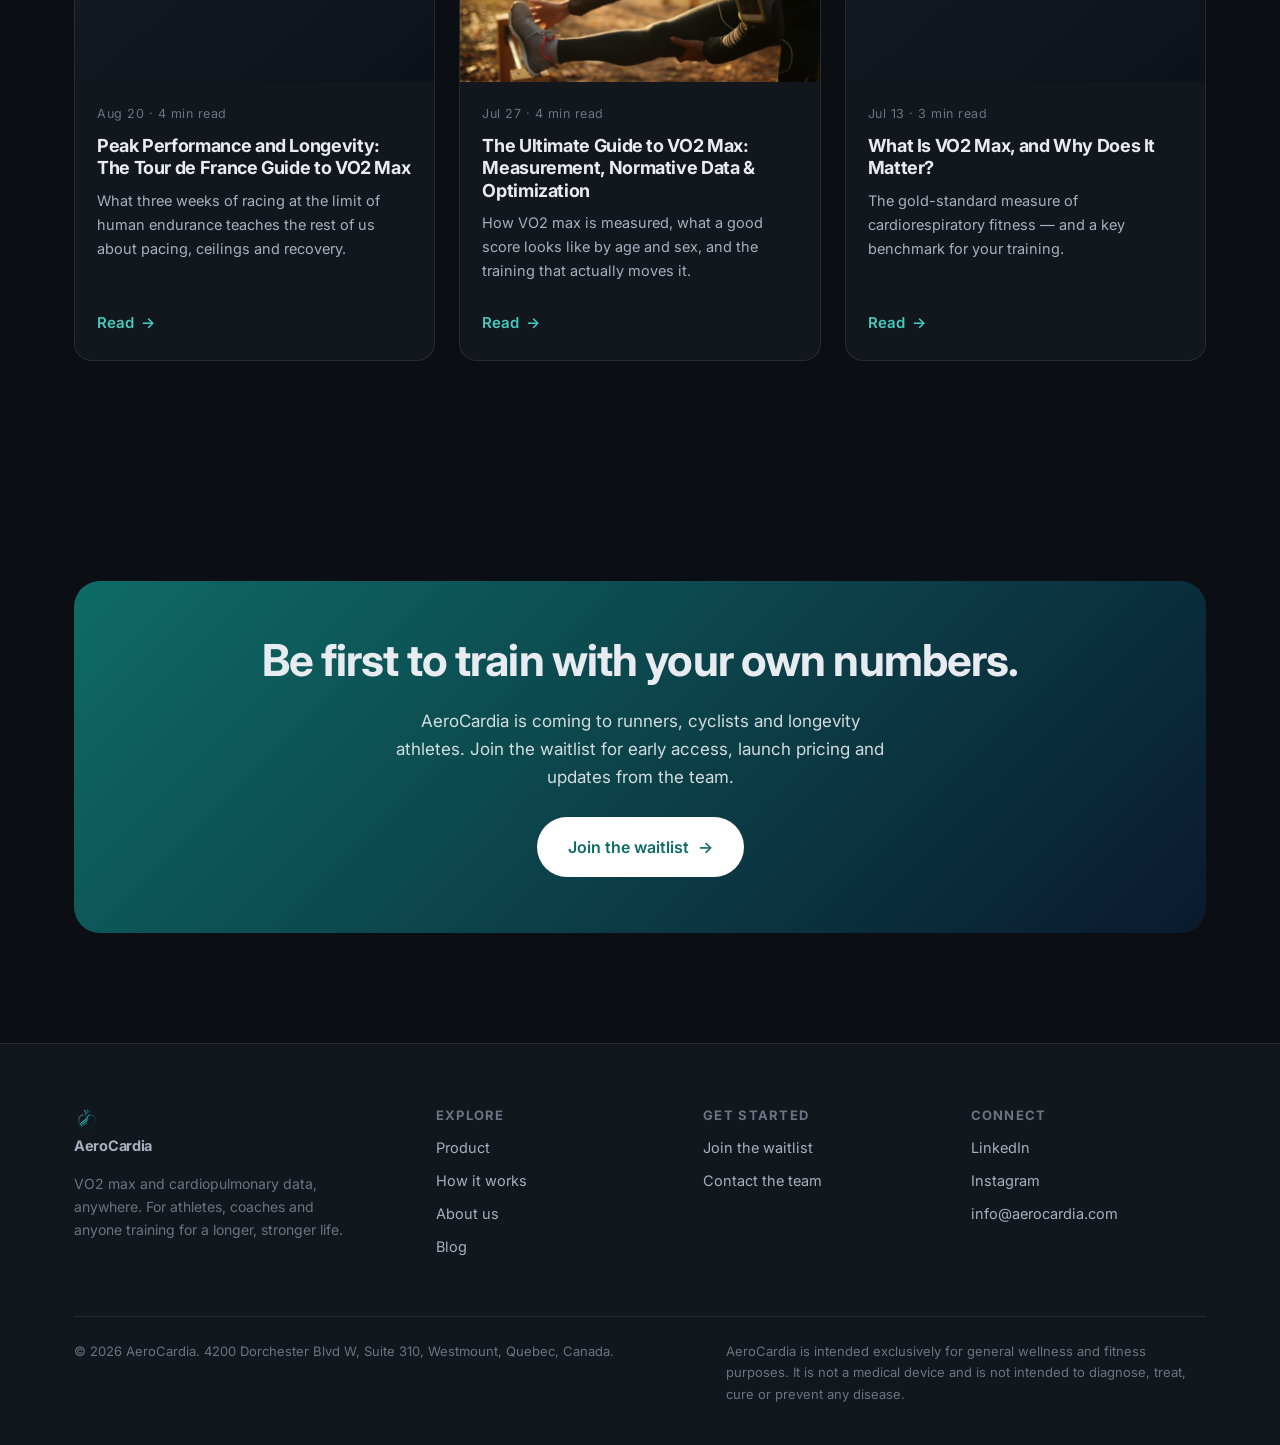
==== commit f52f1115: "Link blog cards to real posts and drop a longevity claim - Point the three homepage blog cards at th" ====
--- a/index.html
+++ b/index.html
@@ -304,7 +304,7 @@
       <a class="link" href="https://aerocardia.com/blog">All posts <span class="arrow">&rarr;</span></a>
     </div>
     <div class="posts" style="margin-top:44px">
-      <a class="post reveal" data-d="1" href="https://aerocardia.com/blog">
+      <a class="post reveal" data-d="1" href="https://aerocardia.com/blog-tour-de-france-vo2-max">
         <div class="post__img"></div>
         <div class="post__body">
           <div class="post__meta">Aug 20 &middot; 4 min read</div>
@@ -313,7 +313,7 @@
           <span class="link" style="margin-top:14px">Read <span class="arrow">&rarr;</span></span>
         </div>
       </a>
-      <a class="post reveal" data-d="2" href="https://aerocardia.com/blog">
+      <a class="post reveal" data-d="2" href="https://aerocardia.com/blog-vo2-max-measurement-guide">
         <div class="post__img"><img src="assets/img/vo2-phases.jpg" alt="" loading="lazy" /></div>
         <div class="post__body">
           <div class="post__meta">Jul 27 &middot; 4 min read</div>
@@ -322,12 +322,12 @@
           <span class="link" style="margin-top:14px">Read <span class="arrow">&rarr;</span></span>
         </div>
       </a>
-      <a class="post reveal" data-d="3" href="https://aerocardia.com/blog">
+      <a class="post reveal" data-d="3" href="https://aerocardia.com/blog-vo2-max-healthspan">
         <div class="post__img"></div>
         <div class="post__body">
           <div class="post__meta">Jul 13 &middot; 3 min read</div>
           <h3>What Is VO2 Max, and Why Does It Matter?</h3>
-          <p>The gold-standard measure of cardiorespiratory fitness — and a powerful predictor of how long and how well you live.</p>
+          <p>The gold-standard measure of cardiorespiratory fitness — and a key benchmark for your training.</p>
           <span class="link" style="margin-top:14px">Read <span class="arrow">&rarr;</span></span>
         </div>
       </a>
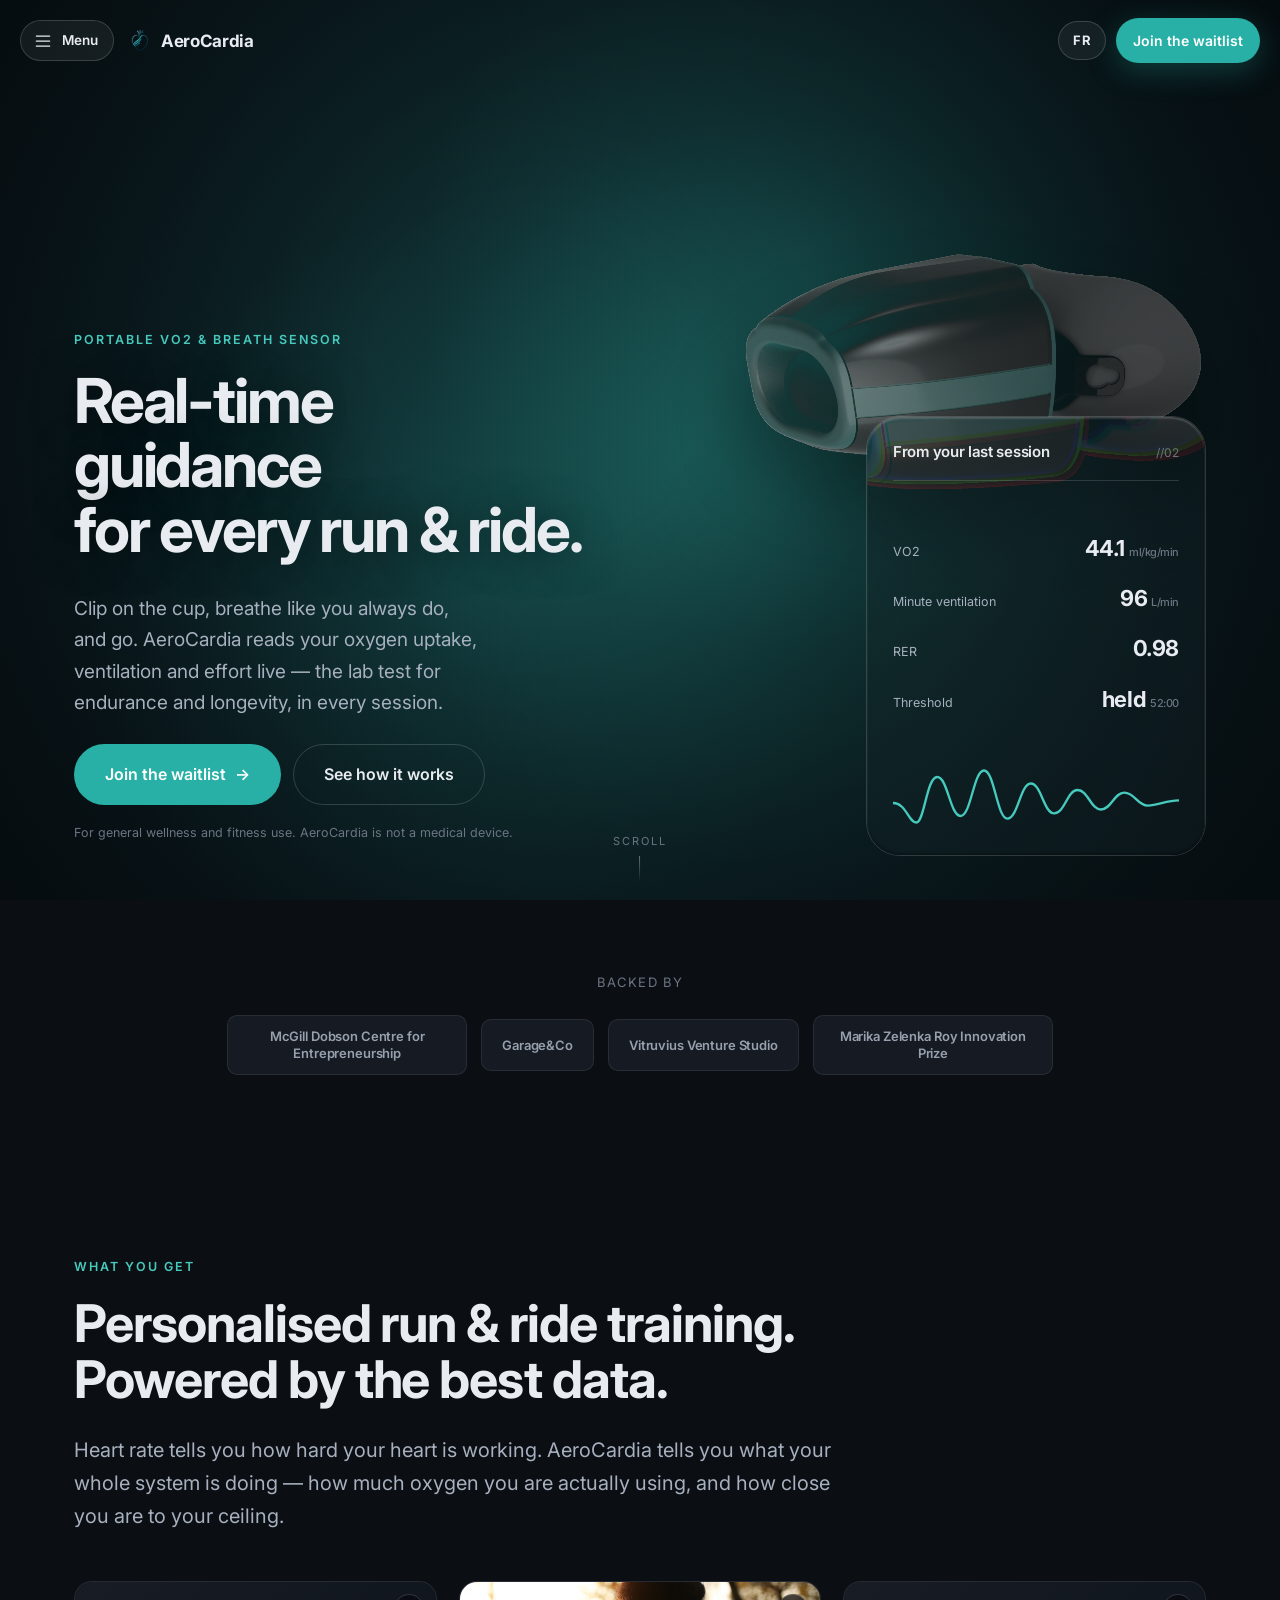
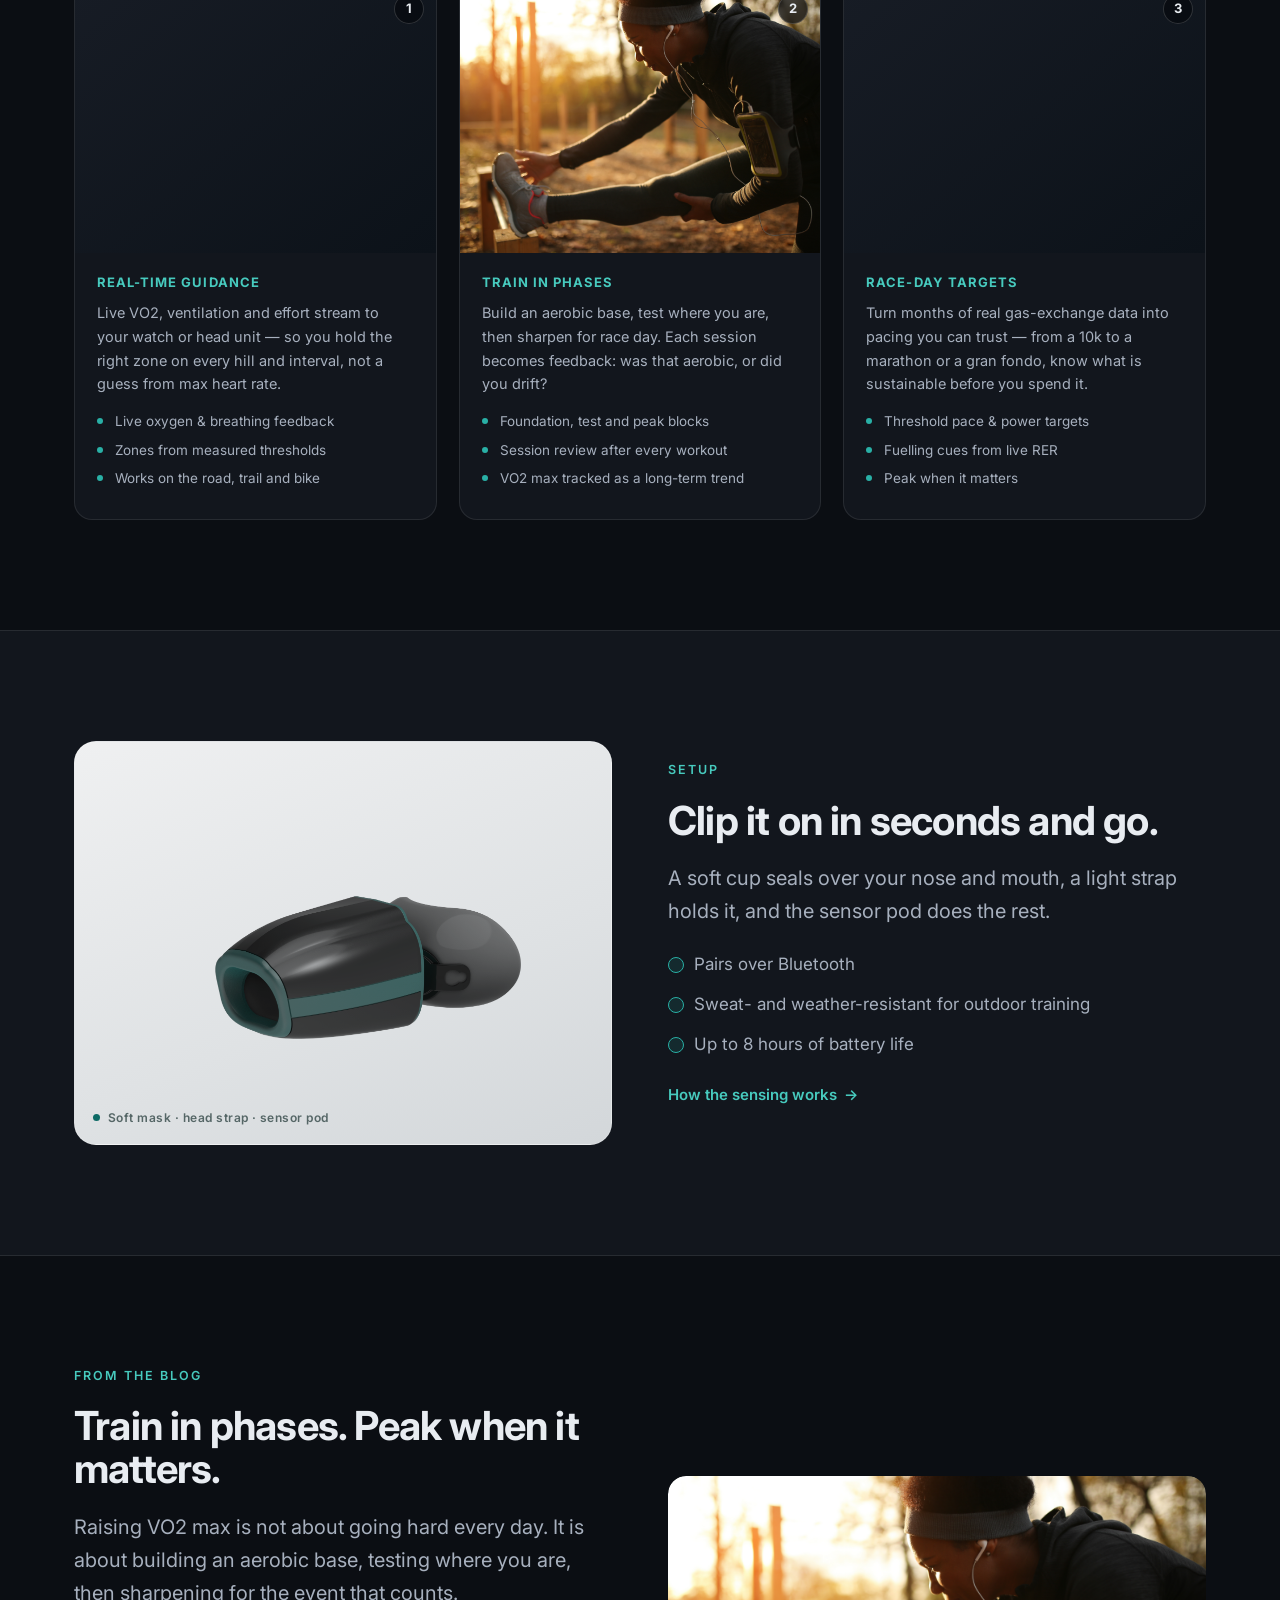
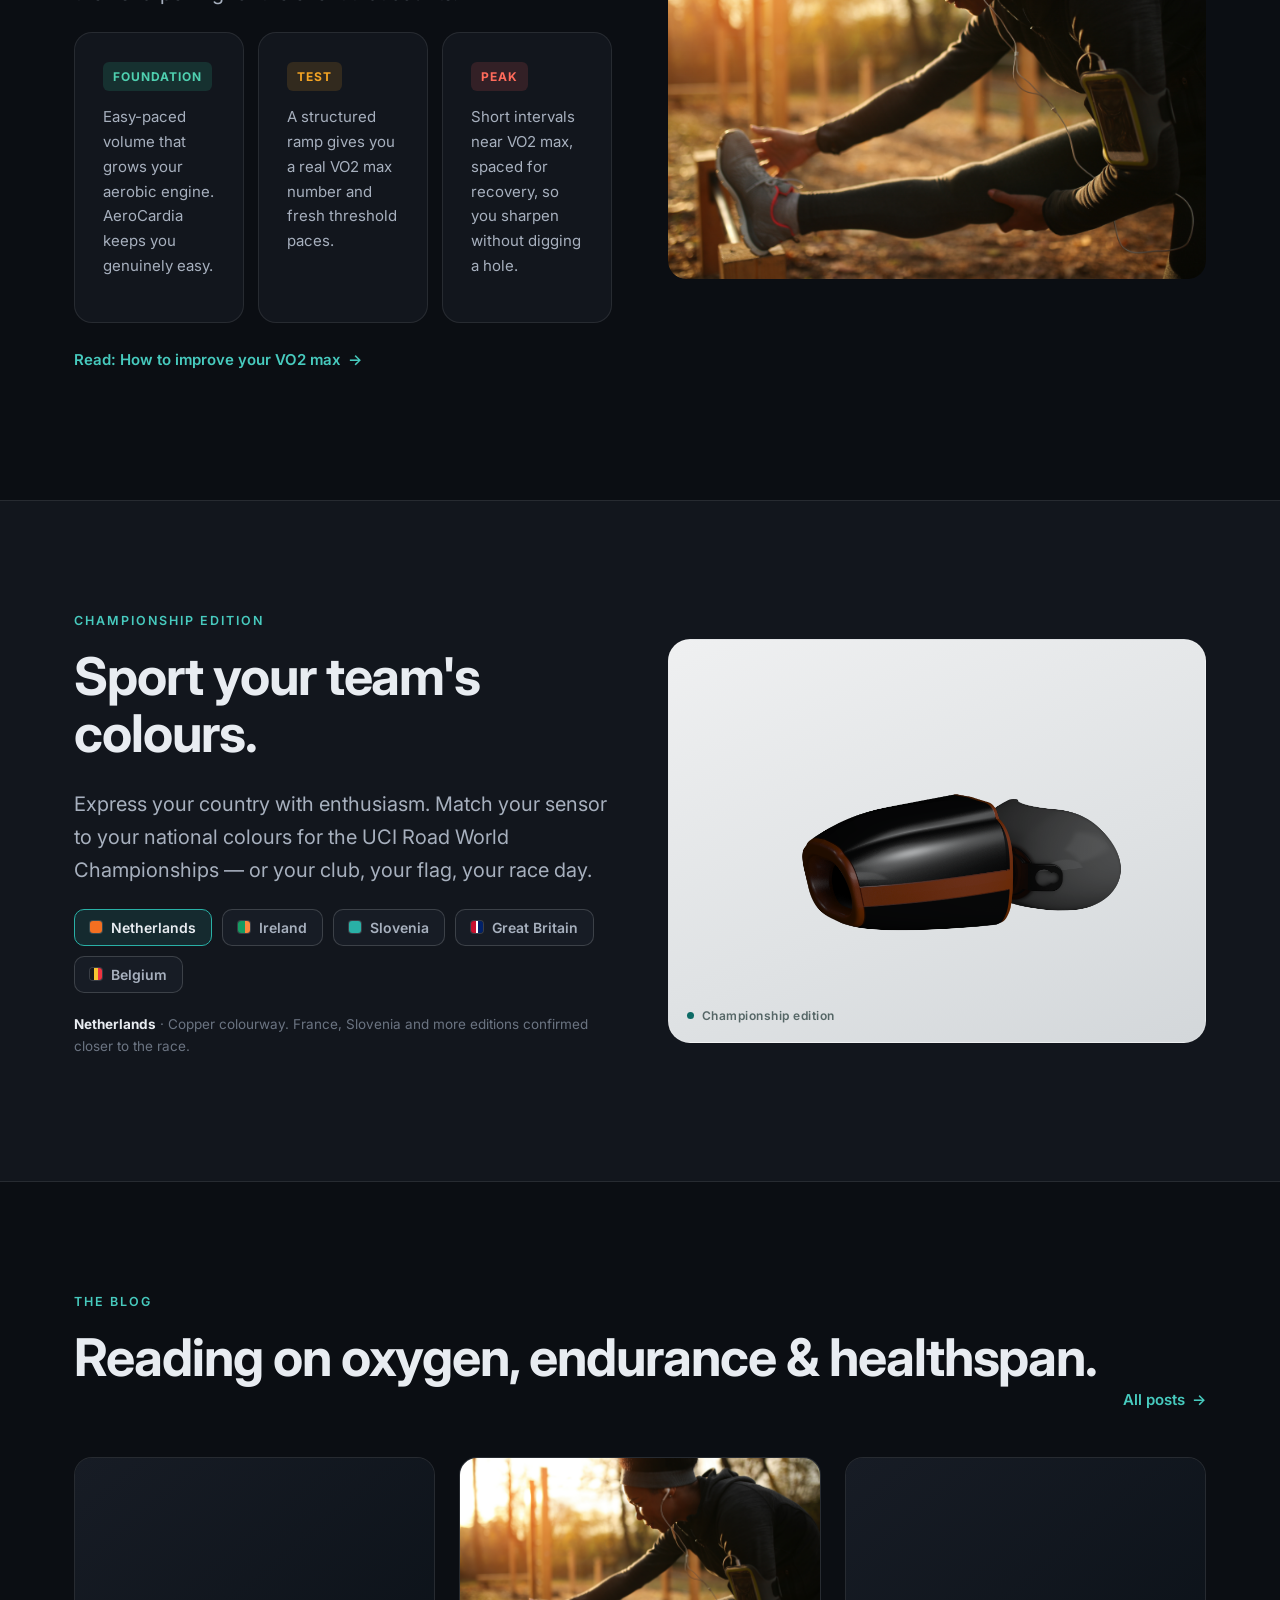
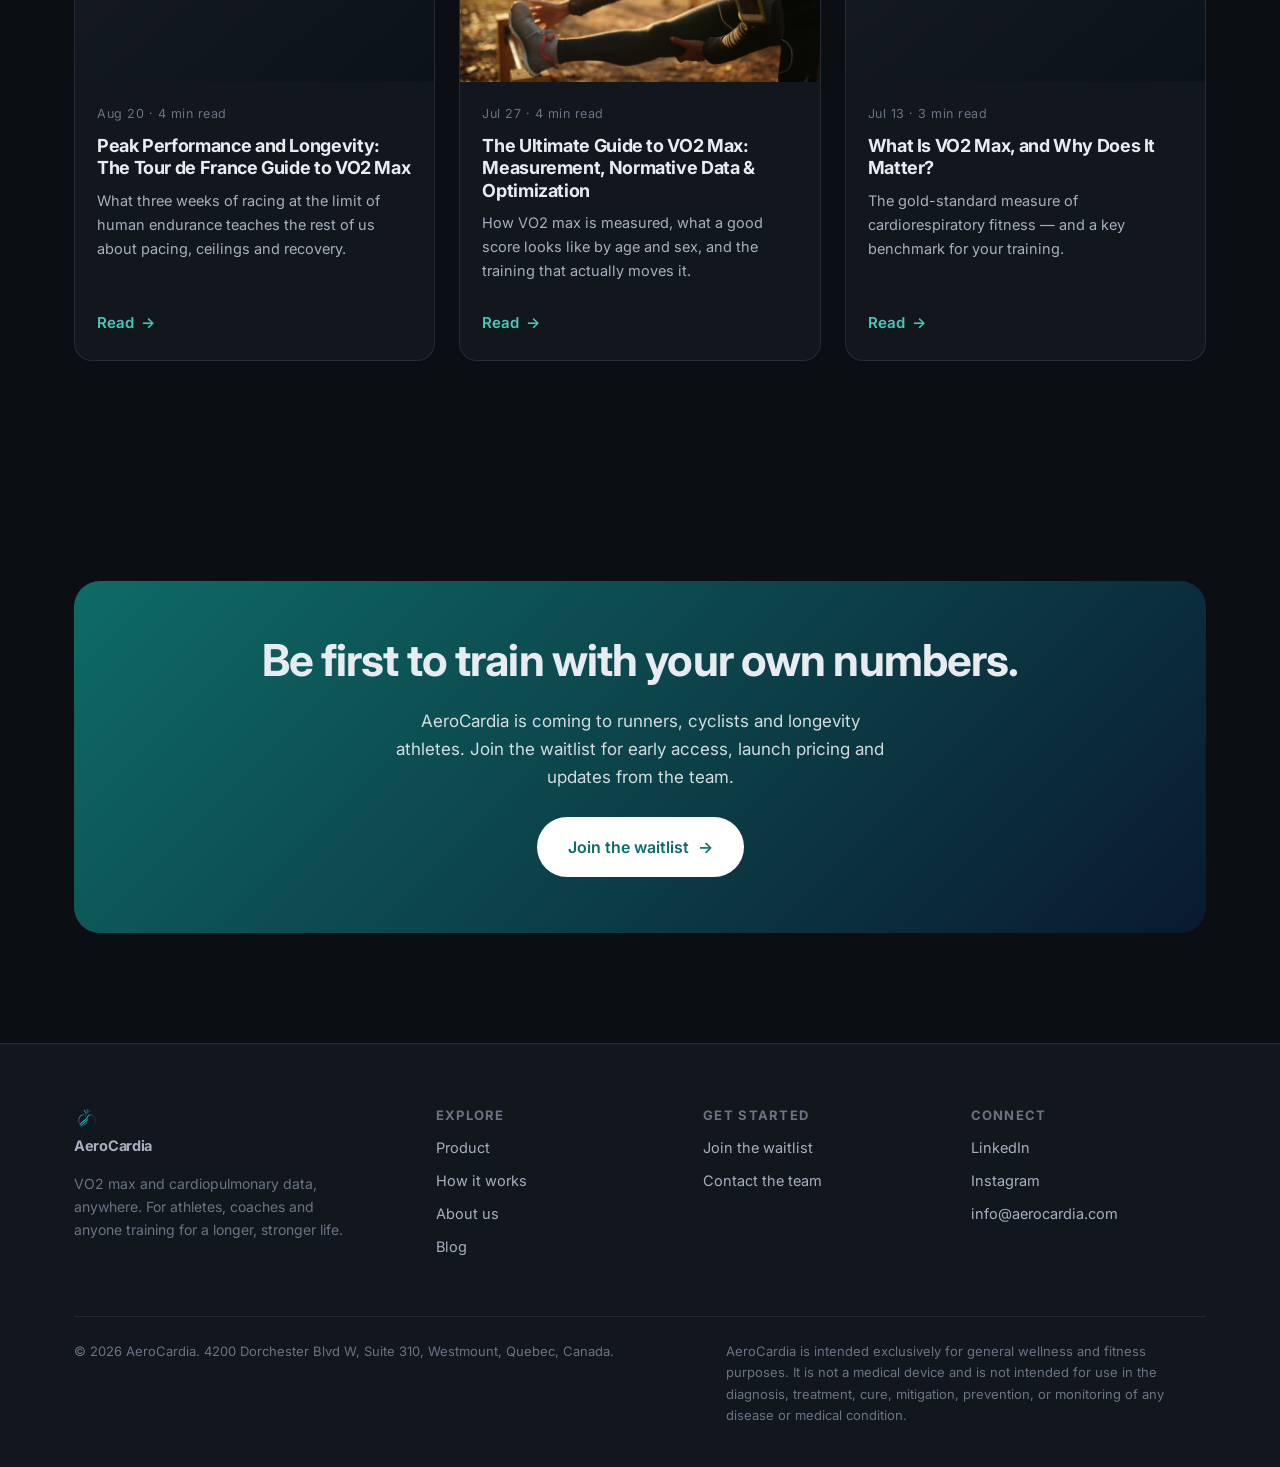
==== commit 99ed832f: "Add EN/FR language toggle and fix pre-existing compliance wording Every page gets a client-side FR/E" ====
--- a/index.html
+++ b/index.html
@@ -4,8 +4,8 @@
 <meta charset="UTF-8" />
 <script>document.documentElement.classList.add("js");</script>
 <meta name="viewport" content="width=device-width, initial-scale=1" />
-<title>AeroCardia — Know your VO2 max. Anywhere.</title>
-<meta name="description" content="A lightweight, face-worn VO2 and breath sensor for runners, cyclists and longevity-focused athletes. Real-time oxygen, ventilation and effort data — no lab required." />
+<title data-fr="AeroCardia — Connaissez votre VO2 max. Partout.">AeroCardia — Know your VO2 max. Anywhere.</title>
+<meta name="description" content="A lightweight, face-worn VO2 and breath sensor for runners, cyclists and longevity-focused athletes. Real-time oxygen, ventilation and effort data — no lab required." data-fr-attrs="content" data-fr-attr-content="Un capteur léger de VO2 et de respiration, porté sur le visage, pour les coureurs, cyclistes et athlètes attentifs à leur longévité. Données d'oxygène, de ventilation et d'effort en temps réel — sans passer par un laboratoire." />
 <link rel="icon" href="assets/img/favicon.png" />
 <link rel="preconnect" href="https://fonts.googleapis.com" />
 <link rel="preconnect" href="https://fonts.gstatic.com" crossorigin />
@@ -19,34 +19,37 @@
   <div class="topbar__left">
     <button class="menu-open" id="menu-open" aria-expanded="false" aria-controls="menu">
       <svg width="20" height="20" viewBox="0 0 24 24" fill="none" stroke="currentColor" stroke-width="1.5" stroke-linecap="round" stroke-linejoin="round" aria-hidden="true"><line x1="4" y1="6" x2="20" y2="6"/><line x1="4" y1="12" x2="20" y2="12"/><line x1="4" y1="18" x2="20" y2="18"/></svg>
-      <span class="menu-open__label">Menu</span>
+      <span class="menu-open__label" data-fr="Menu">Menu</span>
     </button>
-    <a class="topbar__brand" href="index.html" aria-label="AeroCardia home">
+    <a class="topbar__brand" href="index.html" aria-label="AeroCardia home" data-fr-attrs="aria-label" data-fr-attr-aria-label="Accueil AeroCardia">
       <img src="assets/img/favicon.png" alt="" width="24" height="24" />AeroCardia
     </a>
   </div>
-  <a class="btn btn--primary btn--sm topbar__cta" href="waitlist.html">Join the waitlist</a>
+  <div class="topbar__right">
+    <button type="button" class="lang-toggle" data-lang-toggle aria-pressed="false">FR</button>
+    <a class="btn btn--primary btn--sm topbar__cta" href="waitlist.html" data-fr="Rejoindre la liste d'attente">Join the waitlist</a>
+  </div>
 </header>
 
 <!-- ============ FULLSCREEN MENU (shared) ============ -->
 <div class="menu" id="menu" aria-hidden="true">
   <div class="menu__backdrop" data-menu-close></div>
-  <nav class="menu__panel" aria-label="Main menu">
+  <nav class="menu__panel" aria-label="Main menu" data-fr-attrs="aria-label" data-fr-attr-aria-label="Menu principal">
     <button class="menu__close" id="menu-close" data-menu-close>
       <svg width="20" height="20" viewBox="0 0 24 24" fill="none" stroke="currentColor" stroke-width="1.5" stroke-linecap="round" stroke-linejoin="round" aria-hidden="true"><path d="M18 6 6 18"/><path d="m6 6 12 12"/></svg>
-      Close
+      <span data-fr="Fermer">Close</span>
     </button>
     <div class="menu__nav">
-      <a class="menu__link" href="index.html"><span class="menu__linkText">Home</span><svg class="menu__arrow icon" width="16" height="16" viewBox="0 0 24 24" fill="none" stroke="currentColor" stroke-width="1.5" stroke-linecap="round" stroke-linejoin="round" aria-hidden="true"><path d="M5 12h14"/><path d="m12 5 7 7-7 7"/></svg></a>
-      <a class="menu__link" href="product.html"><span class="menu__linkText">Product</span><svg class="menu__arrow icon" width="16" height="16" viewBox="0 0 24 24" fill="none" stroke="currentColor" stroke-width="1.5" stroke-linecap="round" stroke-linejoin="round" aria-hidden="true"><path d="M5 12h14"/><path d="m12 5 7 7-7 7"/></svg></a>
-      <a class="menu__link" href="how-it-works.html"><span class="menu__linkText">How it works</span><svg class="menu__arrow icon" width="16" height="16" viewBox="0 0 24 24" fill="none" stroke="currentColor" stroke-width="1.5" stroke-linecap="round" stroke-linejoin="round" aria-hidden="true"><path d="M5 12h14"/><path d="m12 5 7 7-7 7"/></svg></a>
-      <a class="menu__link" href="about.html"><span class="menu__linkText">About</span><svg class="menu__arrow icon" width="16" height="16" viewBox="0 0 24 24" fill="none" stroke="currentColor" stroke-width="1.5" stroke-linecap="round" stroke-linejoin="round" aria-hidden="true"><path d="M5 12h14"/><path d="m12 5 7 7-7 7"/></svg></a>
-      <a class="menu__link" href="index.html#blog"><span class="menu__linkText">Blog</span><svg class="menu__arrow icon" width="16" height="16" viewBox="0 0 24 24" fill="none" stroke="currentColor" stroke-width="1.5" stroke-linecap="round" stroke-linejoin="round" aria-hidden="true"><path d="M5 12h14"/><path d="m12 5 7 7-7 7"/></svg></a>
+      <a class="menu__link" href="index.html"><span class="menu__linkText" data-fr="Accueil">Home</span><svg class="menu__arrow icon" width="16" height="16" viewBox="0 0 24 24" fill="none" stroke="currentColor" stroke-width="1.5" stroke-linecap="round" stroke-linejoin="round" aria-hidden="true"><path d="M5 12h14"/><path d="m12 5 7 7-7 7"/></svg></a>
+      <a class="menu__link" href="product.html"><span class="menu__linkText" data-fr="Produit">Product</span><svg class="menu__arrow icon" width="16" height="16" viewBox="0 0 24 24" fill="none" stroke="currentColor" stroke-width="1.5" stroke-linecap="round" stroke-linejoin="round" aria-hidden="true"><path d="M5 12h14"/><path d="m12 5 7 7-7 7"/></svg></a>
+      <a class="menu__link" href="how-it-works.html"><span class="menu__linkText" data-fr="Comment ça marche">How it works</span><svg class="menu__arrow icon" width="16" height="16" viewBox="0 0 24 24" fill="none" stroke="currentColor" stroke-width="1.5" stroke-linecap="round" stroke-linejoin="round" aria-hidden="true"><path d="M5 12h14"/><path d="m12 5 7 7-7 7"/></svg></a>
+      <a class="menu__link" href="about.html"><span class="menu__linkText" data-fr="À propos">About</span><svg class="menu__arrow icon" width="16" height="16" viewBox="0 0 24 24" fill="none" stroke="currentColor" stroke-width="1.5" stroke-linecap="round" stroke-linejoin="round" aria-hidden="true"><path d="M5 12h14"/><path d="m12 5 7 7-7 7"/></svg></a>
+      <a class="menu__link" href="index.html#blog"><span class="menu__linkText" data-fr="Blogue">Blog</span><svg class="menu__arrow icon" width="16" height="16" viewBox="0 0 24 24" fill="none" stroke="currentColor" stroke-width="1.5" stroke-linecap="round" stroke-linejoin="round" aria-hidden="true"><path d="M5 12h14"/><path d="m12 5 7 7-7 7"/></svg></a>
     </div>
     <div class="menu__foot">
-      <span class="menu__footLabel">Get in touch</span>
+      <span class="menu__footLabel" data-fr="Nous contacter">Get in touch</span>
       <a class="menu__mail" href="mailto:info@aerocardia.com">info@aerocardia.com</a>
-      <div style="margin-top:18px"><a class="btn btn--primary" href="waitlist.html">Join the waitlist</a></div>
+      <div style="margin-top:18px"><a class="btn btn--primary" href="waitlist.html" data-fr="Rejoindre la liste d'attente">Join the waitlist</a></div>
     </div>
   </nav>
 </div>
@@ -87,14 +90,14 @@
   <div class="hero-glass__inner">
     <div class="hero-glass__row">
       <div class="hero-glass__copy reveal in">
-        <span class="eyebrow">Portable VO2 &amp; breath sensor</span>
-        <h1>Real-time guidance<br />for every run &amp; ride.</h1>
-        <p class="hero-glass__lede">Clip on the cup, breathe like you always do, and go. AeroCardia reads your oxygen uptake, ventilation and effort live — the lab test for endurance and longevity, in every session.</p>
+        <span class="eyebrow" data-fr="Capteur portable de VO2 et de respiration">Portable VO2 &amp; breath sensor</span>
+        <h1 data-fr="Des repères en temps réel<br />pour chaque course et sortie.">Real-time guidance<br />for every run &amp; ride.</h1>
+        <p class="hero-glass__lede" data-fr="Fixez le cache, respirez comme d'habitude, et partez. AeroCardia lit votre consommation d'oxygène (VO2), votre ventilation et votre effort en direct — le test de laboratoire pour l'endurance et la longévité, à chaque séance.">Clip on the cup, breathe like you always do, and go. AeroCardia reads your oxygen uptake, ventilation and effort live — the lab test for endurance and longevity, in every session.</p>
         <div class="hero-glass__actions">
-          <a class="btn btn--primary btn--lg" href="waitlist.html">Join the waitlist <span class="arrow">&rarr;</span></a>
-          <a class="btn btn--ghost btn--lg" href="how-it-works.html">See how it works</a>
-        </div>
-        <p class="hero-glass__note">For general wellness and fitness use. AeroCardia is not a medical device.</p>
+          <a class="btn btn--primary btn--lg" href="waitlist.html" data-fr="Rejoindre la liste d'attente <span class='arrow'>&rarr;</span>">Join the waitlist <span class="arrow">&rarr;</span></a>
+          <a class="btn btn--ghost btn--lg" href="how-it-works.html" data-fr="Voir comment ça marche">See how it works</a>
+        </div>
+        <p class="hero-glass__note" data-fr="Pour un usage de bien-être général et de mise en forme. AeroCardia n'est pas un dispositif médical.">For general wellness and fitness use. AeroCardia is not a medical device.</p>
       </div>
 
       <aside class="glass-card" data-glass-card>
@@ -102,7 +105,7 @@
         <div class="glass-card__frost" aria-hidden="true"></div>
 
         <div class="glass-card__head">
-          <h2 class="glass-card__title">From your last session</h2>
+          <h2 class="glass-card__title" data-fr="Votre dernière séance">From your last session</h2>
           <span class="glass-card__index">//02</span>
         </div>
 
@@ -112,7 +115,7 @@
             <span class="glass-metric__v">44.1<small>ml/kg/min</small></span>
           </div>
           <div class="glass-metric">
-            <span class="glass-metric__k">Minute ventilation</span>
+            <span class="glass-metric__k" data-fr="Ventilation minute">Minute ventilation</span>
             <span class="glass-metric__v">96<small>L/min</small></span>
           </div>
           <div class="glass-metric">
@@ -120,8 +123,8 @@
             <span class="glass-metric__v">0.98</span>
           </div>
           <div class="glass-metric">
-            <span class="glass-metric__k">Threshold</span>
-            <span class="glass-metric__v">held<small>52:00</small></span>
+            <span class="glass-metric__k" data-fr="Seuil">Threshold</span>
+            <span class="glass-metric__v" data-fr="maintenu<small>52:00</small>">held<small>52:00</small></span>
           </div>
         </div>
 
@@ -133,13 +136,13 @@
     </div>
   </div>
 
-  <span class="hero-scroll" aria-hidden="true">Scroll</span>
+  <span class="hero-scroll" aria-hidden="true" data-fr="Défiler">Scroll</span>
 </section>
 
 <!-- ============ TRUST STRIP ============ -->
 <section class="section section--tight">
   <div class="wrap center reveal">
-    <p class="muted" style="letter-spacing:.08em;font-size:13px;text-transform:uppercase;margin-bottom:22px">Backed by</p>
+    <p class="muted" style="letter-spacing:.08em;font-size:13px;text-transform:uppercase;margin-bottom:22px" data-fr="Soutenu par">Backed by</p>
     <div class="backers">
       <span class="backer"><img src="assets/img/logos/mcgill-dobson.png" alt="McGill Dobson Centre for Entrepreneurship" onerror="this.hidden=true;this.nextElementSibling.hidden=false" /><span class="backer__txt" hidden>McGill Dobson Centre for Entrepreneurship</span></span>
       <span class="backer"><img src="assets/img/logos/garage-co.png" alt="Garage&amp;Co" onerror="this.hidden=true;this.nextElementSibling.hidden=false" /><span class="backer__txt" hidden>Garage&amp;Co</span></span>
@@ -153,9 +156,9 @@
 <section class="section" id="features">
   <div class="wrap">
     <div class="narrow reveal">
-      <span class="eyebrow">What you get</span>
-      <h2>Personalised run &amp; ride training. Powered by the best data.</h2>
-      <p class="lede">Heart rate tells you how hard your heart is working. AeroCardia tells you what your whole system is doing — how much oxygen you are actually using, and how close you are to your ceiling.</p>
+      <span class="eyebrow" data-fr="Ce que vous obtenez">What you get</span>
+      <h2 data-fr="Un entraînement personnalisé course et vélo. Propulsé par les meilleures données.">Personalised run &amp; ride training. Powered by the best data.</h2>
+      <p class="lede" data-fr="La fréquence cardiaque vous indique l'intensité du travail de votre cœur. AeroCardia vous montre ce que fait l'ensemble de votre système — la quantité d'oxygène que vous utilisez réellement, et à quel point vous êtes près de votre plafond.">Heart rate tells you how hard your heart is working. AeroCardia tells you what your whole system is doing — how much oxygen you are actually using, and how close you are to your ceiling.</p>
     </div>
     <div class="numbered" style="margin-top:48px">
       <article class="ncard reveal" data-d="1">
@@ -163,27 +166,27 @@
           <span class="ncard__n">1</span>
         </div>
         <div class="ncard__body">
-          <h3>Real-time guidance</h3>
-          <p>Live VO2, ventilation and effort stream to your watch or head unit — so you hold the right zone on every hill and interval, not a guess from max heart rate.</p>
+          <h3 data-fr="Repères en temps réel">Real-time guidance</h3>
+          <p data-fr="VO2, ventilation et effort en direct, transmis à votre montre ou compteur — pour rester dans la bonne zone à chaque côte et chaque intervalle, sans deviner à partir d'une fréquence cardiaque maximale.">Live VO2, ventilation and effort stream to your watch or head unit — so you hold the right zone on every hill and interval, not a guess from max heart rate.</p>
           <ul class="ncard__list">
-            <li>Live oxygen &amp; breathing feedback</li>
-            <li>Zones from measured thresholds</li>
-            <li>Works on the road, trail and bike</li>
+            <li data-fr="Retour en direct sur l'oxygène et la respiration">Live oxygen &amp; breathing feedback</li>
+            <li data-fr="Des zones basées sur des seuils mesurés">Zones from measured thresholds</li>
+            <li data-fr="Fonctionne sur route, sentier et vélo">Works on the road, trail and bike</li>
           </ul>
         </div>
       </article>
       <article class="ncard reveal" data-d="2">
         <div class="ncard__media">
-          <img src="assets/img/vo2-phases.jpg" alt="Runner training at sunrise" loading="lazy" />
+          <img src="assets/img/vo2-phases.jpg" alt="Runner training at sunrise" loading="lazy" data-fr-attrs="alt" data-fr-attr-alt="Coureur à l'entraînement, au lever du soleil" />
           <span class="ncard__n">2</span>
         </div>
         <div class="ncard__body">
-          <h3>Train in phases</h3>
-          <p>Build an aerobic base, test where you are, then sharpen for race day. Each session becomes feedback: was that aerobic, or did you drift?</p>
+          <h3 data-fr="S'entraîner par phases">Train in phases</h3>
+          <p data-fr="Construisez une base aérobie, évaluez où vous en êtes, puis affinez votre préparation pour le jour de la course. Chaque séance devient un retour d'information : était-ce vraiment aérobie, ou avez-vous dérivé&nbsp;?">Build an aerobic base, test where you are, then sharpen for race day. Each session becomes feedback: was that aerobic, or did you drift?</p>
           <ul class="ncard__list">
-            <li>Foundation, test and peak blocks</li>
-            <li>Session review after every workout</li>
-            <li>VO2 max tracked as a long-term trend</li>
+            <li data-fr="Blocs de fondation, de test et d'affûtage">Foundation, test and peak blocks</li>
+            <li data-fr="Bilan de séance après chaque entraînement">Session review after every workout</li>
+            <li data-fr="VO2 max suivi comme une tendance à long terme">VO2 max tracked as a long-term trend</li>
           </ul>
         </div>
       </article>
@@ -192,12 +195,12 @@
           <span class="ncard__n">3</span>
         </div>
         <div class="ncard__body">
-          <h3>Race-day targets</h3>
-          <p>Turn months of real gas-exchange data into pacing you can trust — from a 10k to a marathon or a gran fondo, know what is sustainable before you spend it.</p>
+          <h3 data-fr="Objectifs du jour de course">Race-day targets</h3>
+          <p data-fr="Transformez des mois de données réelles d'échanges gazeux en une allure fiable — du 10&nbsp;km au marathon ou à une gran fondo, sachez ce qui est tenable avant de le dépenser.">Turn months of real gas-exchange data into pacing you can trust — from a 10k to a marathon or a gran fondo, know what is sustainable before you spend it.</p>
           <ul class="ncard__list">
-            <li>Threshold pace &amp; power targets</li>
-            <li>Fuelling cues from live RER</li>
-            <li>Peak when it matters</li>
+            <li data-fr="Allures et puissances cibles au seuil">Threshold pace &amp; power targets</li>
+            <li data-fr="Repères de ravitaillement grâce au RER en direct">Fuelling cues from live RER</li>
+            <li data-fr="Être au sommet quand ça compte">Peak when it matters</li>
           </ul>
         </div>
       </article>
@@ -212,21 +215,21 @@
       <div class="reveal">
         <div class="stage">
           <div class="stage__frames stage__float">
-            <img src="assets/img/device-black-teal-2.png" alt="AeroCardia breath sensor, three-quarter view" />
-          </div>
-          <span class="stage__badge">Soft mask &middot; head strap &middot; sensor pod</span>
+            <img src="assets/img/device-black-teal-2.png" alt="AeroCardia breath sensor, three-quarter view" data-fr-attrs="alt" data-fr-attr-alt="Capteur de respiration AeroCardia, vue de trois quarts" />
+          </div>
+          <span class="stage__badge" data-fr="Cache souple &middot; sangle de tête &middot; module capteur">Soft mask &middot; head strap &middot; sensor pod</span>
         </div>
       </div>
       <div class="reveal" data-d="1">
-        <span class="eyebrow">Setup</span>
-        <h2>Clip it on in seconds and go.</h2>
-        <p class="lede">A soft cup seals over your nose and mouth, a light strap holds it, and the sensor pod does the rest.</p>
+        <span class="eyebrow" data-fr="Mise en place">Setup</span>
+        <h2 data-fr="Installez-le en quelques secondes, et partez.">Clip it on in seconds and go.</h2>
+        <p class="lede" data-fr="Un cache souple se place sur le nez et la bouche, une sangle légère le maintient, et le module capteur fait le reste.">A soft cup seals over your nose and mouth, a light strap holds it, and the sensor pod does the rest.</p>
         <ul>
-          <li>Pairs over Bluetooth</li>
-          <li>Sweat- and weather-resistant for outdoor training</li>
-          <li>Up to 8 hours of battery life</li>
+          <li data-fr="Se jumelle en Bluetooth">Pairs over Bluetooth</li>
+          <li data-fr="Résistant à la sueur et aux intempéries pour l'entraînement en extérieur">Sweat- and weather-resistant for outdoor training</li>
+          <li data-fr="Jusqu'à 8 heures d'autonomie">Up to 8 hours of battery life</li>
         </ul>
-        <p style="margin-top:22px"><a class="link" href="how-it-works.html">How the sensing works <span class="arrow">&rarr;</span></a></p>
+        <p style="margin-top:22px"><a class="link" href="how-it-works.html" data-fr="Comment fonctionne la détection <span class='arrow'>&rarr;</span>">How the sensing works <span class="arrow">&rarr;</span></a></p>
       </div>
     </div>
   </div>
@@ -237,18 +240,18 @@
   <div class="wrap">
     <div class="split split--reverse">
       <div class="split__media reveal" style="padding:0;border:0;background:none">
-        <img src="assets/img/vo2-phases.jpg" alt="Runner stretching at sunrise before a session" style="width:100%;height:100%;object-fit:cover;border-radius:var(--radius)" />
+        <img src="assets/img/vo2-phases.jpg" alt="Runner stretching at sunrise before a session" style="width:100%;height:100%;object-fit:cover;border-radius:var(--radius)" data-fr-attrs="alt" data-fr-attr-alt="Coureur qui s'étire au lever du soleil avant une séance" />
       </div>
       <div class="reveal" data-d="1">
-        <span class="eyebrow">From the blog</span>
-        <h2>Train in phases. Peak when it matters.</h2>
-        <p class="lede">Raising VO2 max is not about going hard every day. It is about building an aerobic base, testing where you are, then sharpening for the event that counts.</p>
+        <span class="eyebrow" data-fr="Depuis le blogue">From the blog</span>
+        <h2 data-fr="S'entraîner par phases. Être au sommet quand ça compte.">Train in phases. Peak when it matters.</h2>
+        <p class="lede" data-fr="Augmenter son VO2 max ne veut pas dire s'entraîner intensément tous les jours. Il s'agit de construire une base aérobie, d'évaluer où l'on en est, puis d'affiner sa préparation pour l'événement qui compte.">Raising VO2 max is not about going hard every day. It is about building an aerobic base, testing where you are, then sharpening for the event that counts.</p>
         <div class="cards cards--3" style="gap:14px;margin-top:22px">
-          <div class="phase phase--1"><span class="phase__tag">Foundation</span><p>Easy-paced volume that grows your aerobic engine. AeroCardia keeps you genuinely easy.</p></div>
-          <div class="phase phase--2"><span class="phase__tag">Test</span><p>A structured ramp gives you a real VO2 max number and fresh threshold paces.</p></div>
-          <div class="phase phase--3"><span class="phase__tag">Peak</span><p>Short intervals near VO2 max, spaced for recovery, so you sharpen without digging a hole.</p></div>
-        </div>
-        <p style="margin-top:22px"><a class="link" href="https://aerocardia.com/blog">Read: How to improve your VO2 max <span class="arrow">&rarr;</span></a></p>
+          <div class="phase phase--1"><span class="phase__tag" data-fr="Fondation">Foundation</span><p data-fr="Un volume à allure facile qui développe votre moteur aérobie. AeroCardia vous garde réellement dans l'effort facile.">Easy-paced volume that grows your aerobic engine. AeroCardia keeps you genuinely easy.</p></div>
+          <div class="phase phase--2"><span class="phase__tag" data-fr="Test">Test</span><p data-fr="Une montée progressive structurée vous donne un véritable VO2 max et des allures de seuil à jour.">A structured ramp gives you a real VO2 max number and fresh threshold paces.</p></div>
+          <div class="phase phase--3"><span class="phase__tag" data-fr="Affûtage">Peak</span><p data-fr="De courts intervalles proches du VO2 max, espacés pour permettre la récupération, afin d'affiner la forme sans s'épuiser.">Short intervals near VO2 max, spaced for recovery, so you sharpen without digging a hole.</p></div>
+        </div>
+        <p style="margin-top:22px"><a class="link" href="https://aerocardia.com/blog" data-fr="À lire&nbsp;: comment améliorer son VO2 max <span class='arrow'>&rarr;</span>">Read: How to improve your VO2 max <span class="arrow">&rarr;</span></a></p>
       </div>
     </div>
   </div>
@@ -259,34 +262,34 @@
   <div class="wrap">
     <div class="uci__grid">
       <div class="reveal">
-        <span class="eyebrow">Championship edition</span>
-        <h2>Sport your team's colours.</h2>
-        <p class="lede">Express your country with enthusiasm. Match your sensor to your national colours for the UCI Road World Championships — or your club, your flag, your race day.</p>
-        <div class="flags" role="group" aria-label="Choose a nation">
-          <button class="flag is-active" data-country="Netherlands" data-cw="Copper" data-accent="#F36F21" data-img="assets/img/device-black-copper-side.png">
+        <span class="eyebrow" data-fr="Édition championnat">Championship edition</span>
+        <h2 data-fr="Portez les couleurs de votre équipe.">Sport your team's colours.</h2>
+        <p class="lede" data-fr="Affichez les couleurs de votre pays avec enthousiasme. Assortissez votre capteur à vos couleurs nationales pour les Championnats du monde de cyclisme sur route UCI — ou à votre club, votre drapeau, votre jour de course.">Express your country with enthusiasm. Match your sensor to your national colours for the UCI Road World Championships — or your club, your flag, your race day.</p>
+        <div class="flags" role="group" aria-label="Choose a nation" data-fr-attrs="aria-label" data-fr-attr-aria-label="Choisissez une nation">
+          <button class="flag is-active" data-country="Netherlands" data-country-fr="Pays-Bas" data-cw="Copper" data-accent="#F36F21" data-img="assets/img/device-black-copper-side.png" data-fr="<span class='flag__dot' style='background:#F36F21'></span>Pays-Bas">
             <span class="flag__dot" style="background:#F36F21"></span>Netherlands
           </button>
-          <button class="flag" data-country="Ireland" data-cw="Racing Green" data-accent="#169B62" data-img="assets/img/device-green-gold.png">
+          <button class="flag" data-country="Ireland" data-country-fr="Irlande" data-cw="Racing Green" data-accent="#169B62" data-img="assets/img/device-green-gold.png" data-fr="<span class='flag__dot' style='background:linear-gradient(90deg,#169B62 60%,#FF883E 60%)'></span>Irlande">
             <span class="flag__dot" style="background:linear-gradient(90deg,#169B62 60%,#FF883E 60%)"></span>Ireland
           </button>
-          <button class="flag" data-country="Slovenia" data-cw="Signal Teal" data-accent="#29B0A6" data-img="assets/img/device-black-teal.png">
+          <button class="flag" data-country="Slovenia" data-country-fr="Slovénie" data-cw="Signal Teal" data-accent="#29B0A6" data-img="assets/img/device-black-teal.png" data-fr="<span class='flag__dot' style='background:#29B0A6'></span>Slovénie">
             <span class="flag__dot" style="background:#29B0A6"></span>Slovenia
           </button>
-          <button class="flag" data-country="Great Britain" data-cw="Cobalt" data-accent="#3A6DF0" data-img="assets/img/device-566.png">
+          <button class="flag" data-country="Great Britain" data-country-fr="Grande-Bretagne" data-cw="Cobalt" data-accent="#3A6DF0" data-img="assets/img/device-566.png" data-fr="<span class='flag__dot' style='background:linear-gradient(90deg,#C8102E 45%,#fff 45% 55%,#012169 55%)'></span>Grande-Bretagne">
             <span class="flag__dot" style="background:linear-gradient(90deg,#C8102E 45%,#fff 45% 55%,#012169 55%)"></span>Great Britain
           </button>
-          <button class="flag" data-country="Belgium" data-cw="Sunflower" data-accent="#F7C531" data-img="assets/img/device-white-yellow.png">
+          <button class="flag" data-country="Belgium" data-country-fr="Belgique" data-cw="Sunflower" data-accent="#F7C531" data-img="assets/img/device-white-yellow.png" data-fr="<span class='flag__dot' style='background:linear-gradient(90deg,#1a1a1a 33%,#F7C531 33% 66%,#EF3340 66%)'></span>Belgique">
             <span class="flag__dot" style="background:linear-gradient(90deg,#1a1a1a 33%,#F7C531 33% 66%,#EF3340 66%)"></span>Belgium
           </button>
         </div>
-        <p class="muted" style="font-size:13.5px"><strong data-uci-label style="color:var(--text)">Netherlands</strong> &middot; <span data-uci-cw>Copper</span> colourway. France, Slovenia and more editions confirmed closer to the race.</p>
+        <p class="muted" style="font-size:13.5px"><strong data-uci-label style="color:var(--text)">Netherlands</strong> &middot; <span data-uci-cw>Copper</span> <span data-fr="teinte. La France, la Slovénie et d'autres éditions seront confirmées à l'approche de la course.">colourway. France, Slovenia and more editions confirmed closer to the race.</span></p>
       </div>
       <div class="reveal" data-d="1">
         <div class="stage" data-uci-shell style="--shell-accent:#F36F21">
           <div class="stage__frames stage__float">
-            <img data-uci-img src="assets/img/device-black-copper-side.png" alt="AeroCardia sensor in team colours" />
-          </div>
-          <span class="stage__badge">Championship edition</span>
+            <img data-uci-img src="assets/img/device-black-copper-side.png" alt="AeroCardia sensor in team colours" data-fr-attrs="alt" data-fr-attr-alt="Capteur AeroCardia aux couleurs de l'équipe" />
+          </div>
+          <span class="stage__badge" data-fr="Édition championnat">Championship edition</span>
         </div>
       </div>
     </div>
@@ -298,37 +301,37 @@
   <div class="wrap">
     <div class="reveal" style="display:flex;justify-content:space-between;align-items:flex-end;gap:20px;flex-wrap:wrap">
       <div>
-        <span class="eyebrow">The blog</span>
-        <h2>Reading on oxygen, endurance &amp; healthspan.</h2>
-      </div>
-      <a class="link" href="https://aerocardia.com/blog">All posts <span class="arrow">&rarr;</span></a>
+        <span class="eyebrow" data-fr="Le blogue">The blog</span>
+        <h2 data-fr="Lectures sur l'oxygène, l'endurance et la santé à long terme.">Reading on oxygen, endurance &amp; healthspan.</h2>
+      </div>
+      <a class="link" href="https://aerocardia.com/blog" data-fr="Tous les articles <span class='arrow'>&rarr;</span>">All posts <span class="arrow">&rarr;</span></a>
     </div>
     <div class="posts" style="margin-top:44px">
       <a class="post reveal" data-d="1" href="https://aerocardia.com/blog-tour-de-france-vo2-max">
         <div class="post__img"></div>
         <div class="post__body">
-          <div class="post__meta">Aug 20 &middot; 4 min read</div>
-          <h3>Peak Performance and Longevity: The Tour de France Guide to VO2 Max</h3>
-          <p>What three weeks of racing at the limit of human endurance teaches the rest of us about pacing, ceilings and recovery.</p>
-          <span class="link" style="margin-top:14px">Read <span class="arrow">&rarr;</span></span>
+          <div class="post__meta" data-fr="20 août &middot; 4 min de lecture">Aug 20 &middot; 4 min read</div>
+          <h3 data-fr="Performance et longévité : ce que le Tour de France enseigne sur le VO2 max">Peak Performance and Longevity: The Tour de France Guide to VO2 Max</h3>
+          <p data-fr="Ce que trois semaines de course à la limite de l'endurance humaine nous apprennent, à nous aussi, sur l'allure, les plafonds et la récupération.">What three weeks of racing at the limit of human endurance teaches the rest of us about pacing, ceilings and recovery.</p>
+          <span class="link" style="margin-top:14px" data-fr="Lire <span class='arrow'>&rarr;</span>">Read <span class="arrow">&rarr;</span></span>
         </div>
       </a>
       <a class="post reveal" data-d="2" href="https://aerocardia.com/blog-vo2-max-measurement-guide">
         <div class="post__img"><img src="assets/img/vo2-phases.jpg" alt="" loading="lazy" /></div>
         <div class="post__body">
-          <div class="post__meta">Jul 27 &middot; 4 min read</div>
-          <h3>The Ultimate Guide to VO2 Max: Measurement, Normative Data &amp; Optimization</h3>
-          <p>How VO2 max is measured, what a good score looks like by age and sex, and the training that actually moves it.</p>
-          <span class="link" style="margin-top:14px">Read <span class="arrow">&rarr;</span></span>
+          <div class="post__meta" data-fr="27 juillet &middot; 4 min de lecture">Jul 27 &middot; 4 min read</div>
+          <h3 data-fr="Le guide complet du VO2 max : mesure, données normatives et optimisation">The Ultimate Guide to VO2 Max: Measurement, Normative Data &amp; Optimization</h3>
+          <p data-fr="Comment le VO2 max est mesuré, à quoi ressemble un bon résultat selon l'âge et le sexe, et l'entraînement qui le fait réellement progresser.">How VO2 max is measured, what a good score looks like by age and sex, and the training that actually moves it.</p>
+          <span class="link" style="margin-top:14px" data-fr="Lire <span class='arrow'>&rarr;</span>">Read <span class="arrow">&rarr;</span></span>
         </div>
       </a>
       <a class="post reveal" data-d="3" href="https://aerocardia.com/blog-vo2-max-healthspan">
         <div class="post__img"></div>
         <div class="post__body">
-          <div class="post__meta">Jul 13 &middot; 3 min read</div>
-          <h3>What Is VO2 Max, and Why Does It Matter?</h3>
-          <p>The gold-standard measure of cardiorespiratory fitness — and a key benchmark for your training.</p>
-          <span class="link" style="margin-top:14px">Read <span class="arrow">&rarr;</span></span>
+          <div class="post__meta" data-fr="13 juillet &middot; 3 min de lecture">Jul 13 &middot; 3 min read</div>
+          <h3 data-fr="Qu'est-ce que le VO2 max, et pourquoi est-ce important ?">What Is VO2 Max, and Why Does It Matter?</h3>
+          <p data-fr="La mesure étalon de la capacité cardiorespiratoire — et un repère clé pour votre entraînement.">The gold-standard measure of cardiorespiratory fitness — and a key benchmark for your training.</p>
+          <span class="link" style="margin-top:14px" data-fr="Lire <span class='arrow'>&rarr;</span>">Read <span class="arrow">&rarr;</span></span>
         </div>
       </a>
     </div>
@@ -344,9 +347,9 @@
 <section class="section">
   <div class="wrap">
     <div class="cta-band reveal">
-      <h2>Be first to train with your own numbers.</h2>
-      <p>AeroCardia is coming to runners, cyclists and longevity athletes. Join the waitlist for early access, launch pricing and updates from the team.</p>
-      <div style="margin-top:26px"><a class="btn btn--primary btn--lg" href="waitlist.html">Join the waitlist <span class="arrow">&rarr;</span></a></div>
+      <h2 data-fr="Soyez parmi les premiers à vous entraîner avec vos propres chiffres.">Be first to train with your own numbers.</h2>
+      <p data-fr="AeroCardia arrive pour les coureurs, cyclistes et athlètes attentifs à leur longévité. Rejoignez la liste d'attente pour un accès anticipé, un tarif de lancement et les nouvelles de l'équipe.">AeroCardia is coming to runners, cyclists and longevity athletes. Join the waitlist for early access, launch pricing and updates from the team.</p>
+      <div style="margin-top:26px"><a class="btn btn--primary btn--lg" href="waitlist.html" data-fr="Rejoindre la liste d'attente <span class='arrow'>&rarr;</span>">Join the waitlist <span class="arrow">&rarr;</span></a></div>
     </div>
   </div>
 </section>
@@ -362,22 +365,22 @@
           <img class="brand__mark" src="assets/img/favicon.png" alt="" width="26" height="26" />
           AeroCardia
         </a>
-        <p class="muted" style="font-size:14px;max-width:32ch">VO2 max and cardiopulmonary data, anywhere. For athletes, coaches and anyone training for a longer, stronger life.</p>
+        <p class="muted" style="font-size:14px;max-width:32ch" data-fr="Les données de VO2 max et cardiopulmonaires, partout. Pour les athlètes, entraîneurs et toute personne qui s'entraîne pour une vie plus longue et plus forte.">VO2 max and cardiopulmonary data, anywhere. For athletes, coaches and anyone training for a longer, stronger life.</p>
       </div>
       <div>
-        <h4>Explore</h4>
-        <a href="product.html">Product</a>
-        <a href="how-it-works.html">How it works</a>
-        <a href="about.html">About us</a>
-        <a href="https://aerocardia.com/blog">Blog</a>
+        <h4 data-fr="Explorer">Explore</h4>
+        <a href="product.html" data-fr="Produit">Product</a>
+        <a href="how-it-works.html" data-fr="Comment ça marche">How it works</a>
+        <a href="about.html" data-fr="À propos">About us</a>
+        <a href="https://aerocardia.com/blog" data-fr="Blogue">Blog</a>
       </div>
       <div>
-        <h4>Get started</h4>
-        <a href="waitlist.html">Join the waitlist</a>
-        <a href="mailto:info@aerocardia.com">Contact the team</a>
+        <h4 data-fr="Commencer">Get started</h4>
+        <a href="waitlist.html" data-fr="Rejoindre la liste d'attente">Join the waitlist</a>
+        <a href="mailto:info@aerocardia.com" data-fr="Contacter l'équipe">Contact the team</a>
       </div>
       <div>
-        <h4>Connect</h4>
+        <h4 data-fr="Nous suivre">Connect</h4>
         <a href="https://www.linkedin.com/company/aerocardia/" target="_blank" rel="noopener">LinkedIn</a>
         <a href="https://www.instagram.com/aerocardia" target="_blank" rel="noopener">Instagram</a>
         <a href="mailto:info@aerocardia.com">info@aerocardia.com</a>
@@ -385,11 +388,12 @@
     </div>
     <div class="footer__bottom">
       <span>&copy; <span data-year>2026</span> AeroCardia. 4200 Dorchester Blvd W, Suite 310, Westmount, Quebec, Canada.</span>
-      <span class="footer__disc">AeroCardia is intended exclusively for general wellness and fitness purposes. It is not a medical device and is not intended to diagnose, treat, cure or prevent any disease.</span>
+      <span class="footer__disc" data-fr="AeroCardia est destiné exclusivement à des fins de bien-être général et de mise en forme. Il n'est pas un dispositif médical et n'est pas destiné à être utilisé pour le diagnostic, le traitement, la guérison, l'atténuation, la prévention ou la surveillance d'une maladie ou d'une condition médicale.">AeroCardia is intended exclusively for general wellness and fitness purposes. It is not a medical device and is not intended for use in the diagnosis, treatment, cure, mitigation, prevention, or monitoring of any disease or medical condition.</span>
     </div>
   </div>
 </footer>
 
+<script src="assets/js/i18n.js"></script>
 <script src="assets/js/menu.js"></script>
 <script src="assets/js/glass-card.js"></script>
 <script src="assets/js/main.js"></script>
--- a/assets/css/styles.css
+++ b/assets/css/styles.css
@@ -242,6 +242,17 @@
 .card ul li { position: relative; padding-left: 20px; font-size: 14.5px; color: var(--text-dim); margin-bottom: 7px; }
 .card ul li::before { content: ""; position: absolute; left: 0; top: 9px; width: 7px; height: 7px; border-radius: 50%; background: var(--accent); }
 
+.team-grid { display: grid; grid-template-columns: repeat(5, 1fr); gap: 28px 20px; }
+@media (max-width: 900px) { .team-grid { grid-template-columns: repeat(3, 1fr); } }
+@media (max-width: 560px) { .team-grid { grid-template-columns: repeat(2, 1fr); } }
+.team-mini { text-align: center; }
+.team-mini img {
+  width: 76px; height: 76px; border-radius: 50%; object-fit: cover; margin: 0 auto 12px;
+  display: block; background: var(--bg-elev); border: 1px solid var(--line);
+}
+.team-mini h4 { font-size: 15px; margin: 0 0 2px; }
+.team-mini p { margin: 0; font-size: 13px; color: var(--text-mute); }
+
 /* ---------- Split feature rows ---------- */
 .split { display: grid; grid-template-columns: 1fr 1fr; gap: 56px; align-items: center; }
 .split--reverse .split__media { order: 2; }
@@ -432,9 +443,21 @@
 }
 .menu-open:hover { background: rgba(255, 255, 255, 0.12); border-color: var(--text-mute); }
 .menu-open svg { flex: none; }
+.topbar__right { display: flex; align-items: center; gap: 10px; }
+.lang-toggle {
+  display: inline-flex; align-items: center; justify-content: center;
+  min-width: 42px;
+  background: rgba(255, 255, 255, 0.06); backdrop-filter: blur(10px); -webkit-backdrop-filter: blur(10px);
+  border: 1px solid var(--line-strong); border-radius: 999px;
+  padding: 8px 14px; color: var(--text); font: inherit; font-size: 13px; font-weight: 700; letter-spacing: .02em;
+  transition: background .18s, border-color .18s; flex: none;
+}
+.lang-toggle:hover { background: rgba(255, 255, 255, 0.12); border-color: var(--text-mute); }
+.menu__lang { margin-top: 18px; }
 .topbar__cta { box-shadow: 0 8px 30px rgba(41, 176, 166, 0.28); flex: none; }
 @media (max-width: 560px) {
   .topbar { padding: 12px 14px; }
+  .lang-toggle { padding: 9px 11px; }
   .topbar__brand { display: none; }
   .menu-open__label { display: none; }
   .menu-open { padding: 9px; border-radius: 12px; }
